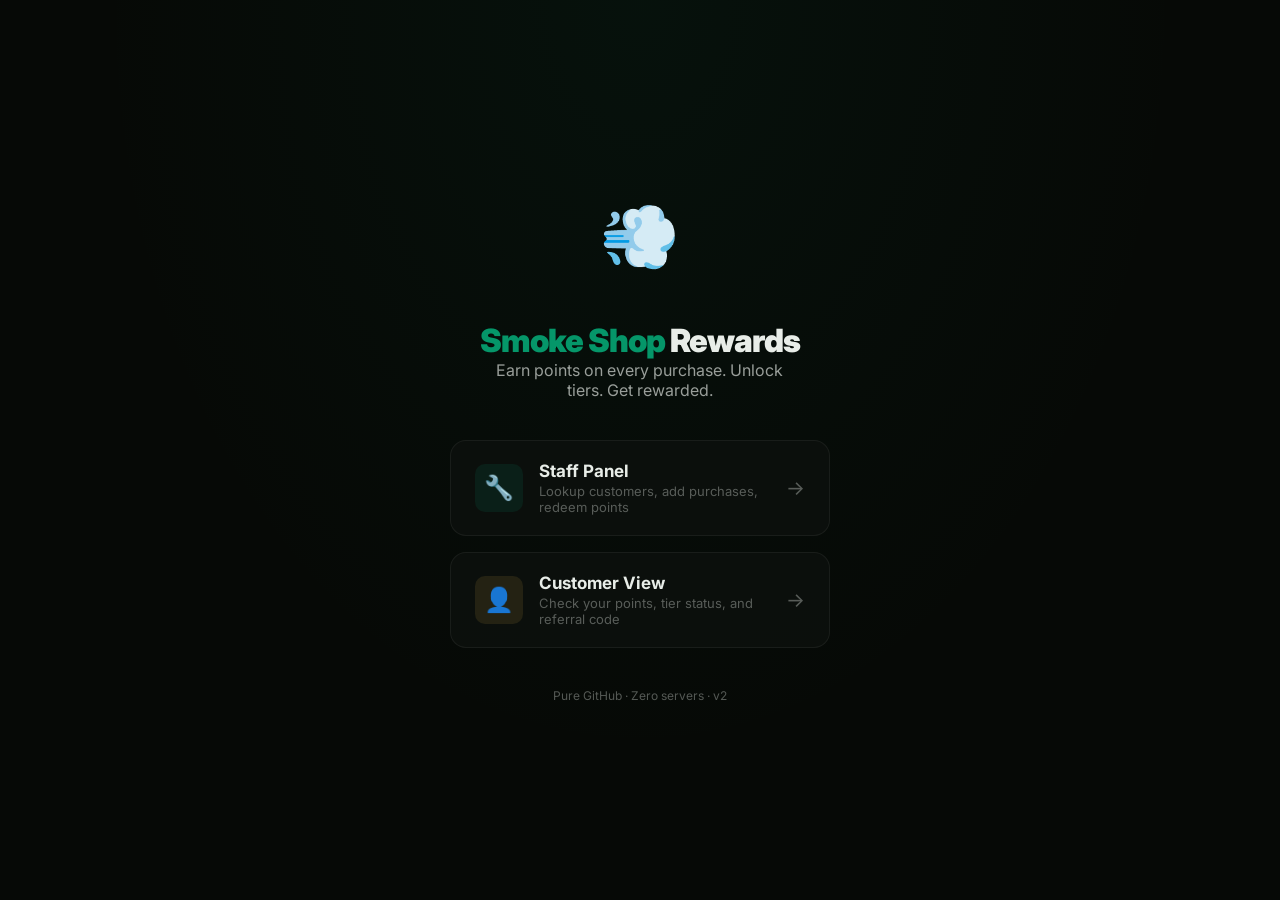
==== index.html @ 217aa662 "Add cache-busting version params to script/stylesheet URLs" ====
<!DOCTYPE html>
<html lang="en">
<head>
<meta charset="UTF-8">
<meta name="viewport" content="width=device-width, initial-scale=1.0, user-scalable=no, viewport-fit=cover">
<meta name="theme-color" content="#060906">
<meta name="apple-mobile-web-app-capable" content="yes">
<meta name="apple-mobile-web-app-status-bar-style" content="black-translucent">
<title>Smoke Shop Rewards</title>
<link rel="stylesheet" href="styles.css">
<style>
  .landing {
    min-height: 100dvh;
    background: radial-gradient(ellipse at 50% 0%, rgba(5,150,105,0.06) 0%, transparent 60%),
                var(--bg);
    display: flex; flex-direction: column;
    align-items: center; justify-content: center;
    padding: 2rem 1.5rem; gap: 2.5rem;
  }
  .logo {
    font-size: 4rem; margin-bottom: 0.5rem;
    animation: scaleIn 0.6s var(--ease-spring) both;
  }
  .title {
    font-size: 2rem; font-weight: 900; letter-spacing: -0.03em;
    text-align: center; line-height: 1.15;
    animation: fadeInUp 0.5s var(--ease-out) 0.15s both;
  }
  .title span { color: var(--accent); }
  .subtitle {
    font-size: 1rem; color: var(--text-secondary);
    text-align: center; max-width: 320px;
    animation: fadeInUp 0.5s var(--ease-out) 0.25s both;
  }
  .cards {
    display: flex; flex-direction: column; gap: 1rem;
    width: 100%; max-width: 380px;
  }
  .mode-card {
    display: flex; align-items: center; gap: 1rem;
    padding: 1.25rem 1.5rem; border-radius: var(--radius);
    background: var(--bg-card); border: 1px solid var(--border);
    cursor: pointer; transition: all 0.2s var(--ease-out);
    text-decoration: none; color: var(--text);
    animation: fadeInUp 0.5s var(--ease-out) both;
  }
  .mode-card:hover { border-color: var(--accent); background: rgba(5,150,105,0.04); }
  .mode-card:active { transform: scale(0.98); }
  .mode-card .icon {
    width: 3rem; height: 3rem; border-radius: var(--radius-sm);
    display: flex; align-items: center; justify-content: center;
    font-size: 1.5rem; flex-shrink: 0;
  }
  .staff-icon { background: rgba(5,150,105,0.12); }
  .customer-icon { background: rgba(212,168,67,0.12); }
  .mode-card .info { flex: 1; }
  .mode-card .label { font-weight: 700; font-size: 1.0625rem; }
  .mode-card .desc { font-size: 0.8125rem; color: var(--text-muted); margin-top: 0.125rem; }
  .mode-card .arrow { color: var(--text-muted); font-size: 1.25rem; }
  .version {
    font-size: 0.75rem; color: var(--text-muted);
    animation: fadeInUp 0.5s var(--ease-out) 0.8s both;
  }
</style>
</head>
<body>
<div class="landing">
  <div class="logo">💨</div>
  <div>
    <div class="title" id="shopTitle"><span>Smoke Shop</span> Rewards</div>
    <div class="subtitle">Earn points on every purchase. Unlock tiers. Get rewarded.</div>
  </div>

  <div class="cards">
    <a href="staff.html" class="mode-card delay-3">
      <div class="icon staff-icon">🔧</div>
      <div class="info">
        <div class="label">Staff Panel</div>
        <div class="desc">Lookup customers, add purchases, redeem points</div>
      </div>
      <div class="arrow">→</div>
    </a>

    <a href="customer.html" class="mode-card delay-4">
      <div class="icon customer-icon">👤</div>
      <div class="info">
        <div class="label">Customer View</div>
        <div class="desc">Check your points, tier status, and referral code</div>
      </div>
      <div class="arrow">→</div>
    </a>
  </div>

  <div class="version">Pure GitHub · Zero servers · v2</div>
</div>

<script src="app.js?v=3"></script>
<script>
(async function() {
  await loadData();
  let name = _data?.config?.shop_name || 'Smoke Shop Rewards';
  document.getElementById('shopTitle').innerHTML = '<span>' + name.split(' ').slice(0,-1).join(' ') + '</span> ' + name.split(' ').pop();
})();
</script>
</body>
</html>
---- styles.css ----
/* ═══════════════════════════════════════════
   Smoke Shop Rewards — Design System
   Premium dispensary loyalty · Dark · Green+Gold
   ═══════════════════════════════════════════ */

@import url('https://fonts.googleapis.com/css2?family=Inter:wght@300;400;500;600;700;800;900&family=JetBrains+Mono:wght@400;700&display=swap');

:root {
  /* Surfaces */
  --bg: #060906;
  --bg-card: rgba(14, 17, 14, 0.85);
  --bg-card-solid: #0e110e;
  --bg-input: rgba(20, 24, 20, 0.9);
  --bg-hover: rgba(255,255,255,0.03);

  /* Borders */
  --border: rgba(255,255,255,0.06);
  --border-focus: rgba(5,150,105,0.4);
  --border-glow: rgba(5,150,105,0.15);

  /* Text */
  --text: #e8ede8;
  --text-secondary: rgba(232,237,232,0.65);
  --text-muted: rgba(232,237,232,0.35);
  --text-inverse: #060906;

  /* Brand */
  --accent: #059669;
  --accent-light: #34d399;
  --accent-glow: rgba(5,150,105,0.2);
  --gold: #d4a843;
  --gold-light: #f0d878;
  --gold-glow: rgba(212,168,67,0.15);

  /* Tiers */
  --bronze: #cd7f32;
  --silver: #a8a8b0;
  --gold-tier: #d4a843;
  --platinum: #d4d4dc;

  /* Status */
  --success: #059669;
  --warning: #f59e0b;
  --danger: #ef4444;

  /* Radii */
  --radius-xs: 6px;
  --radius-sm: 10px;
  --radius: 16px;
  --radius-lg: 24px;
  --radius-xl: 32px;

  /* Shadows */
  --shadow-sm: 0 1px 2px rgba(0,0,0,0.3);
  --shadow: 0 4px 24px rgba(0,0,0,0.4);
  --shadow-lg: 0 8px 48px rgba(0,0,0,0.5);
  --shadow-glow: 0 0 40px rgba(5,150,105,0.15);

  /* Motion */
  --ease-out: cubic-bezier(0.16, 1, 0.3, 1);
  --ease-spring: cubic-bezier(0.34, 1.56, 0.64, 1);
  --duration-fast: 150ms;
  --duration: 300ms;
  --duration-slow: 500ms;
}

/* ═══ RESET ═══ */
*, *::before, *::after { margin:0; padding:0; box-sizing:border-box; }
html { -webkit-text-size-adjust:100%; -webkit-tap-highlight-color:transparent; }
body {
  font-family: 'Inter', -apple-system, BlinkMacSystemFont, 'Segoe UI', sans-serif;
  background: var(--bg); color: var(--text);
  min-height: 100dvh; overflow-x: hidden;
  -webkit-font-smoothing: antialiased; -moz-osx-font-smoothing: grayscale;
}

/* ═══ TYPOGRAPHY ═══ */
h1 { font-size: 1.75rem; font-weight: 800; letter-spacing: -0.02em; line-height: 1.15; }
h2 { font-size: 1.35rem; font-weight: 700; letter-spacing: -0.01em; }
h3 { font-size: 1.1rem; font-weight: 600; }
.display { font-size: 2.5rem; font-weight: 900; letter-spacing: -0.03em; line-height: 1; }
.mono { font-family: 'JetBrains Mono', monospace; }
.text-accent { color: var(--accent); }
.text-gold { color: var(--gold); }
.text-muted { color: var(--text-muted); }
.text-secondary { color: var(--text-secondary); }

/* ═══ GLASS CARD ═══ */
.glass {
  background: var(--bg-card);
  backdrop-filter: blur(20px) saturate(180%);
  -webkit-backdrop-filter: blur(20px) saturate(180%);
  border: 1px solid var(--border);
  border-radius: var(--radius);
  box-shadow: var(--shadow);
}
.glass-sm { border-radius: var(--radius-sm); }
.glass-lg { border-radius: var(--radius-lg); }

/* ═══ INPUTS ═══ */
input, select, textarea {
  font-family: inherit; font-size: 1rem; color: var(--text);
  background: var(--bg-input); border: 1px solid var(--border);
  border-radius: var(--radius-sm); padding: 0.875rem 1rem;
  outline: none; transition: border-color var(--duration-fast) var(--ease-out),
    box-shadow var(--duration-fast) var(--ease-out);
  width: 100%;
}
input:focus, select:focus {
  border-color: var(--accent);
  box-shadow: 0 0 0 3px var(--accent-glow);
}
input::placeholder { color: var(--text-muted); }
input.large { font-size: 1.5rem; padding: 1rem 1.25rem; font-weight: 600; letter-spacing: 0.05em; }

/* ═══ BUTTONS ═══ */
.btn {
  display: inline-flex; align-items: center; justify-content: center; gap: 0.5rem;
  padding: 0.75rem 1.5rem; border: none; border-radius: var(--radius-sm);
  font-family: inherit; font-size: 0.9375rem; font-weight: 600;
  cursor: pointer; transition: all var(--duration-fast) var(--ease-out);
  white-space: nowrap; user-select: none;
  position: relative; overflow: hidden;
}
.btn:active { transform: scale(0.97); }
.btn:disabled { opacity: 0.4; pointer-events: none; }

.btn-primary { background: var(--accent); color: white; }
.btn-primary:hover { background: #07a675; box-shadow: var(--shadow-glow); }

.btn-gold { background: linear-gradient(135deg, var(--gold), #b8962f); color: #1a1a1a; }
.btn-gold:hover { box-shadow: 0 0 32px rgba(212,168,67,0.3); }

.btn-outline {
  background: transparent; border: 1px solid var(--border); color: var(--text);
}
.btn-outline:hover { border-color: var(--accent); background: var(--bg-hover); }

.btn-ghost { background: transparent; color: var(--text-secondary); }
.btn-ghost:hover { color: var(--text); background: var(--bg-hover); }

.btn-lg { padding: 1rem 2rem; font-size: 1.0625rem; border-radius: var(--radius); }
.btn-sm { padding: 0.5rem 1rem; font-size: 0.8125rem; }
.btn-icon { width: 2.75rem; height: 2.75rem; padding: 0; border-radius: 50%; }
.btn-block { width: 100%; }

/* ═══ BADGES ═══ */
.badge {
  display: inline-flex; align-items: center; gap: 0.375rem;
  padding: 0.25rem 0.75rem; border-radius: 999px;
  font-size: 0.75rem; font-weight: 700; letter-spacing: 0.02em;
}
.badge-bronze { background: rgba(205,127,50,0.15); color: var(--bronze); }
.badge-silver { background: rgba(168,168,176,0.12); color: var(--silver); }
.badge-gold { background: rgba(212,168,67,0.12); color: var(--gold-tier); }
.badge-platinum { background: rgba(212,212,220,0.12); color: var(--platinum); }

/* ═══ PROGRESS BAR ═══ */
.progress {
  height: 8px; background: rgba(255,255,255,0.06);
  border-radius: 4px; overflow: hidden;
}
.progress-fill {
  height: 100%; border-radius: 4px;
  background: linear-gradient(90deg, var(--accent), var(--accent-light));
  transition: width 0.8s var(--ease-spring);
  position: relative;
}
.progress-fill::after {
  content: ''; position: absolute; right: 0; top: 0; bottom: 0;
  width: 24px; background: linear-gradient(90deg, transparent, rgba(255,255,255,0.2));
}

/* ═══ ANIMATIONS ═══ */
@keyframes fadeIn {
  from { opacity: 0; transform: translateY(12px); }
  to { opacity: 1; transform: translateY(0); }
}
@keyframes fadeInUp {
  from { opacity: 0; transform: translateY(24px); }
  to { opacity: 1; transform: translateY(0); }
}
@keyframes scaleIn {
  from { opacity: 0; transform: scale(0.92); }
  to { opacity: 1; transform: scale(1); }
}
@keyframes slideUp {
  from { transform: translateY(100%); }
  to { transform: translateY(0); }
}
@keyframes shimmer {
  0% { background-position: -200% 0; }
  100% { background-position: 200% 0; }
}
@keyframes pulse-glow {
  0%, 100% { box-shadow: 0 0 20px rgba(5,150,105,0.1); }
  50% { box-shadow: 0 0 40px rgba(5,150,105,0.25); }
}

.animate-in { animation: fadeIn 0.4s var(--ease-out) both; }
.animate-up { animation: fadeInUp 0.5s var(--ease-out) both; }
.animate-scale { animation: scaleIn 0.4s var(--ease-spring) both; }
.delay-1 { animation-delay: 0.1s; }
.delay-2 { animation-delay: 0.2s; }
.delay-3 { animation-delay: 0.3s; }
.delay-4 { animation-delay: 0.4s; }

/* ═══ SKELETON LOADING ═══ */
.skeleton {
  background: linear-gradient(90deg, rgba(255,255,255,0.04) 25%, rgba(255,255,255,0.08) 50%, rgba(255,255,255,0.04) 75%);
  background-size: 200% 100%;
  animation: shimmer 1.5s infinite;
  border-radius: var(--radius-xs);
}

/* ═══ LAYOUT ═══ */
.container { max-width: 480px; margin: 0 auto; padding: 0 1rem; }
.page { min-height: 100dvh; }
.flex { display: flex; }
.flex-col { flex-direction: column; }
.items-center { align-items: center; }
.justify-center { justify-content: center; }
.justify-between { justify-content: space-between; }
.gap-2 { gap: 0.5rem; }
.gap-3 { gap: 0.75rem; }
.gap-4 { gap: 1rem; }
.gap-6 { gap: 1.5rem; }
.gap-8 { gap: 2rem; }

/* ═══ SPACING ═══ */
.p-4 { padding: 1rem; }
.p-6 { padding: 1.5rem; }
.p-8 { padding: 2rem; }
.px-4 { padding-left: 1rem; padding-right: 1rem; }
.py-2 { padding-top: 0.5rem; padding-bottom: 0.5rem; }
.py-4 { padding-top: 1rem; padding-bottom: 1rem; }
.py-8 { padding-top: 2rem; padding-bottom: 2rem; }
.mt-2 { margin-top: 0.5rem; }
.mt-4 { margin-top: 1rem; }
.mt-6 { margin-top: 1.5rem; }
.mt-8 { margin-top: 2rem; }
.mb-4 { margin-bottom: 1rem; }
.mb-6 { margin-bottom: 1.5rem; }

/* ═══ TIER CARD ═══ */
.tier-card {
  position: relative; padding: 1.5rem;
  border-radius: var(--radius);
  overflow: hidden;
}
.tier-card::before {
  content: ''; position: absolute; inset: 0;
  opacity: 0.06; border-radius: inherit;
}
.tier-bronze::before { background: var(--bronze); }
.tier-silver::before { background: var(--silver); }
.tier-gold::before { background: linear-gradient(135deg, var(--gold-tier), #f0d878); }
.tier-platinum::before { background: linear-gradient(135deg, var(--platinum), #fff); }

/* ═══ STAT CARD ═══ */
.stat {
  text-align: center; padding: 1rem;
  background: var(--bg-input); border-radius: var(--radius-sm);
}
.stat-value { font-size: 1.5rem; font-weight: 800; }
.stat-label { font-size: 0.6875rem; color: var(--text-muted); text-transform: uppercase; letter-spacing: 0.05em; margin-top: 0.25rem; }

/* ═══ POINTS DISPLAY ═══ */
.points-display {
  font-size: 3.5rem; font-weight: 900; letter-spacing: -0.03em;
  background: linear-gradient(135deg, var(--accent-light), var(--accent));
  -webkit-background-clip: text; -webkit-text-fill-color: transparent;
  background-clip: text; line-height: 1;
}

/* ═══ QR CODE ═══ */
.qr-wrap {
  display: inline-block; padding: 1rem;
  background: white; border-radius: var(--radius);
  box-shadow: var(--shadow);
}

/* ═══ MEMBERSHIP CARD ═══ */
.membership-card {
  position: relative; border-radius: var(--radius-lg);
  padding: 1.75rem; overflow: hidden;
  box-shadow: var(--shadow-lg);
  min-height: 220px;
}
.membership-card::before {
  content: ''; position: absolute; inset: 0;
  background: linear-gradient(135deg, rgba(5,150,105,0.08), rgba(5,150,105,0.02));
  border-radius: inherit;
}
.membership-card .card-number {
  font-family: 'JetBrains Mono', monospace;
  font-size: 0.875rem; letter-spacing: 0.15em;
  color: var(--text-muted);
}

/* ═══ SHEET (bottom drawer) ═══ */
.sheet {
  position: fixed; bottom: 0; left: 0; right: 0; z-index: 100;
  background: var(--bg-card); backdrop-filter: blur(30px);
  -webkit-backdrop-filter: blur(30px);
  border-top: 1px solid var(--border);
  border-radius: var(--radius-lg) var(--radius-lg) 0 0;
  padding: 1.5rem; padding-bottom: calc(1.5rem + env(safe-area-inset-bottom));
  max-height: 85dvh; overflow-y: auto;
  animation: slideUp 0.3s var(--ease-out);
}

/* ═══ TOAST ═══ */
.toast {
  position: fixed; top: 1rem; left: 50%; transform: translateX(-50%); z-index: 200;
  padding: 0.75rem 1.25rem; border-radius: var(--radius);
  font-size: 0.875rem; font-weight: 600;
  animation: fadeIn 0.3s var(--ease-out);
  box-shadow: var(--shadow-lg);
}
.toast-success { background: var(--accent); color: white; }
.toast-error { background: var(--danger); color: white; }
.toast-warning { background: var(--warning); color: #1a1a1a; }

/* ═══ EMPTY STATE ═══ */
.empty {
  text-align: center; padding: 3rem 1.5rem;
  color: var(--text-muted);
}
.empty-icon { font-size: 3rem; margin-bottom: 0.75rem; opacity: 0.3; }
.empty-title { font-weight: 600; margin-bottom: 0.25rem; }
.empty-desc { font-size: 0.875rem; }

/* ═══ UTILITY ═══ */
.hidden { display: none !important; }
.text-center { text-align: center; }
.text-right { text-align: right; }
.w-full { width: 100%; }
.relative { position: relative; }
.overflow-hidden { overflow: hidden; }
.truncate { overflow: hidden; text-overflow: ellipsis; white-space: nowrap; }
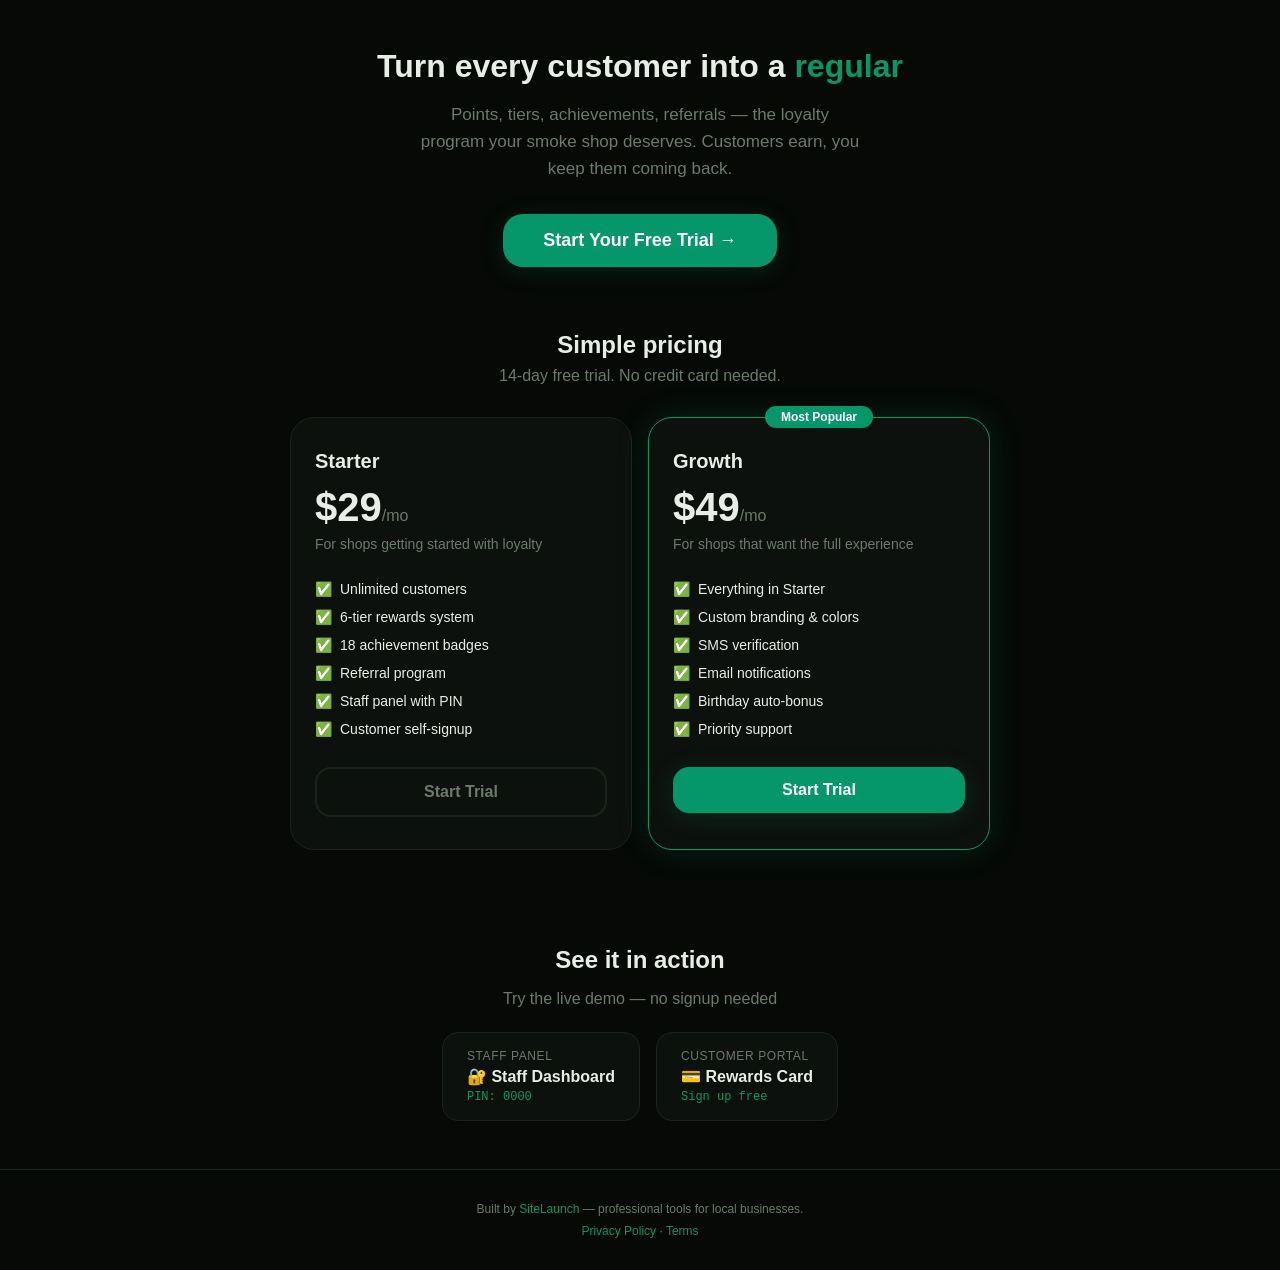
==== commit e892f33d: "v4.0 Multi-tenant SaaS: ?shop=slug routing, per-tenant data isolation, admin onboarding, landing pag" ====
--- a/index.html
+++ b/index.html
@@ -2,105 +2,123 @@
 <html lang="en">
 <head>
 <meta charset="UTF-8">
-<meta name="viewport" content="width=device-width, initial-scale=1.0, user-scalable=no, viewport-fit=cover">
+<meta name="viewport" content="width=device-width, initial-scale=1.0, viewport-fit=cover">
 <meta name="theme-color" content="#060906">
-<meta name="apple-mobile-web-app-capable" content="yes">
-<meta name="apple-mobile-web-app-status-bar-style" content="black-translucent">
-<title>Smoke Shop Rewards</title>
-<link rel="stylesheet" href="styles.css">
+<title>Rewards — Loyalty Program for Smoke Shops</title>
 <style>
-  .landing {
-    min-height: 100dvh;
-    background: radial-gradient(ellipse at 50% 0%, rgba(5,150,105,0.06) 0%, transparent 60%),
-                var(--bg);
-    display: flex; flex-direction: column;
-    align-items: center; justify-content: center;
-    padding: 2rem 1.5rem; gap: 2.5rem;
-  }
-  .logo {
-    font-size: 4rem; margin-bottom: 0.5rem;
-    animation: scaleIn 0.6s var(--ease-spring) both;
-  }
-  .title {
-    font-size: 2rem; font-weight: 900; letter-spacing: -0.03em;
-    text-align: center; line-height: 1.15;
-    animation: fadeInUp 0.5s var(--ease-out) 0.15s both;
-  }
-  .title span { color: var(--accent); }
-  .subtitle {
-    font-size: 1rem; color: var(--text-secondary);
-    text-align: center; max-width: 320px;
-    animation: fadeInUp 0.5s var(--ease-out) 0.25s both;
-  }
-  .cards {
-    display: flex; flex-direction: column; gap: 1rem;
-    width: 100%; max-width: 380px;
-  }
-  .mode-card {
-    display: flex; align-items: center; gap: 1rem;
-    padding: 1.25rem 1.5rem; border-radius: var(--radius);
-    background: var(--bg-card); border: 1px solid var(--border);
-    cursor: pointer; transition: all 0.2s var(--ease-out);
-    text-decoration: none; color: var(--text);
-    animation: fadeInUp 0.5s var(--ease-out) both;
-  }
-  .mode-card:hover { border-color: var(--accent); background: rgba(5,150,105,0.04); }
-  .mode-card:active { transform: scale(0.98); }
-  .mode-card .icon {
-    width: 3rem; height: 3rem; border-radius: var(--radius-sm);
-    display: flex; align-items: center; justify-content: center;
-    font-size: 1.5rem; flex-shrink: 0;
-  }
-  .staff-icon { background: rgba(5,150,105,0.12); }
-  .customer-icon { background: rgba(212,168,67,0.12); }
-  .mode-card .info { flex: 1; }
-  .mode-card .label { font-weight: 700; font-size: 1.0625rem; }
-  .mode-card .desc { font-size: 0.8125rem; color: var(--text-muted); margin-top: 0.125rem; }
-  .mode-card .arrow { color: var(--text-muted); font-size: 1.25rem; }
-  .version {
-    font-size: 0.75rem; color: var(--text-muted);
-    animation: fadeInUp 0.5s var(--ease-out) 0.8s both;
-  }
+*,*::before,*::after{box-sizing:border-box;margin:0;padding:0}
+:root{--bg:#060906;--bg-card:#0d110d;--border:#1a241a;--text:#e8ede8;--text-muted:#6b7a6b;--accent:#059669;--accent-glow:rgba(5,150,105,0.18);--gold:#d4a843;--radius:16px;--radius-lg:24px}
+body{background:var(--bg);color:var(--text);font-family:-apple-system,BlinkMacSystemFont,'Segoe UI',Roboto,sans-serif;min-height:100dvh;-webkit-font-smoothing:antialiased}
+
+/* Hero */
+.hero{padding:3rem 1.5rem 2rem;text-align:center;max-width:600px;margin:0 auto}
+.hero h1{font-size:2rem;font-weight:900;line-height:1.15;margin-bottom:1rem}
+.hero h1 span{color:var(--accent)}
+.hero p{color:var(--text-muted);font-size:1.0625rem;line-height:1.6;max-width:440px;margin:0 auto 2rem}
+
+.btn{display:inline-flex;align-items:center;justify-content:center;gap:0.5rem;padding:0.875rem 2rem;border:none;border-radius:var(--radius);font-size:1rem;font-weight:700;cursor:pointer;transition:all 0.15s;text-decoration:none}
+.btn-primary{background:var(--accent);color:#fff;box-shadow:0 4px 24px var(--accent-glow)}
+.btn-primary:hover{filter:brightness(1.1);transform:translateY(-1px)}
+.btn-outline{background:transparent;border:2px solid var(--border);color:var(--text-muted)}
+.btn-lg{padding:1rem 2.5rem;font-size:1.125rem;border-radius:20px}
+
+/* Pricing */
+.pricing{padding:2rem 1rem 3rem;max-width:900px;margin:0 auto}
+.pricing h2{text-align:center;font-size:1.5rem;font-weight:800;margin-bottom:0.5rem}
+.pricing .sub{text-align:center;color:var(--text-muted);margin-bottom:2rem}
+.plans{display:grid;grid-template-columns:repeat(auto-fit,minmax(260px,1fr));gap:1rem;max-width:700px;margin:0 auto}
+.plan{background:var(--bg-card);border:1px solid var(--border);border-radius:var(--radius-lg);padding:2rem 1.5rem;position:relative;transition:transform 0.2s,border-color 0.2s}
+.plan:hover{transform:translateY(-4px)}
+.plan.popular{border-color:var(--accent);box-shadow:0 0 32px var(--accent-glow)}
+.plan h3{font-size:1.25rem;font-weight:800;margin-bottom:0.25rem}
+.plan .price{font-size:2.5rem;font-weight:900;margin:0.75rem 0 0.25rem}
+.plan .price span{font-size:1rem;font-weight:400;color:var(--text-muted)}
+.plan .desc{color:var(--text-muted);font-size:0.875rem;line-height:1.5;margin-bottom:1.25rem}
+.plan ul{list-style:none;margin-bottom:1.5rem}
+.plan ul li{padding:0.375rem 0;font-size:0.875rem;color:var(--text);display:flex;align-items:center;gap:0.5rem}
+.plan ul li::before{content:'✅';flex-shrink:0}
+.popular-tag{position:absolute;top:-12px;left:50%;transform:translateX(-50%);background:var(--accent);color:#fff;padding:0.25rem 1rem;border-radius:100px;font-size:0.75rem;font-weight:700}
+
+/* Demo */
+.demo{padding:3rem 1.5rem;text-align:center;max-width:600px;margin:0 auto}
+.demo h2{font-size:1.5rem;font-weight:800;margin-bottom:1rem}
+.demo .demo-links{display:flex;gap:1rem;justify-content:center;flex-wrap:wrap;margin-top:1.5rem}
+.demo-link{background:var(--bg-card);border:1px solid var(--border);border-radius:var(--radius);padding:1rem 1.5rem;text-decoration:none;color:var(--text);transition:all 0.15s;text-align:left}
+.demo-link:hover{border-color:var(--accent)}
+.demo-link .label{font-size:0.75rem;color:var(--text-muted);text-transform:uppercase;letter-spacing:0.05em}
+.demo-link .title{font-weight:700;margin:0.25rem 0}
+.demo-link .url{font-size:0.75rem;color:var(--accent);font-family:monospace}
+
+/* Footer */
+footer{text-align:center;padding:2rem 1.5rem;border-top:1px solid var(--border);color:var(--text-muted);font-size:0.75rem}
+footer a{color:var(--accent);text-decoration:none}
 </style>
 </head>
 <body>
-<div class="landing">
-  <div class="logo">💨</div>
-  <div>
-    <div class="title" id="shopTitle"><span>Smoke Shop</span> Rewards</div>
-    <div class="subtitle">Earn points on every purchase. Unlock tiers. Get rewarded.</div>
+
+<div class="hero">
+  <h1>Turn every customer into a <span>regular</span></h1>
+  <p>Points, tiers, achievements, referrals — the loyalty program your smoke shop deserves. Customers earn, you keep them coming back.</p>
+  <a href="admin.html" class="btn btn-primary btn-lg">Start Your Free Trial →</a>
+</div>
+
+<div class="pricing">
+  <h2>Simple pricing</h2>
+  <p class="sub">14-day free trial. No credit card needed.</p>
+  <div class="plans">
+    <div class="plan">
+      <h3>Starter</h3>
+      <div class="price">$29<span>/mo</span></div>
+      <p class="desc">For shops getting started with loyalty</p>
+      <ul>
+        <li>Unlimited customers</li>
+        <li>6-tier rewards system</li>
+        <li>18 achievement badges</li>
+        <li>Referral program</li>
+        <li>Staff panel with PIN</li>
+        <li>Customer self-signup</li>
+      </ul>
+      <a href="admin.html" class="btn btn-outline" style="width:100%">Start Trial</a>
+    </div>
+    <div class="plan popular">
+      <span class="popular-tag">Most Popular</span>
+      <h3>Growth</h3>
+      <div class="price">$49<span>/mo</span></div>
+      <p class="desc">For shops that want the full experience</p>
+      <ul>
+        <li>Everything in Starter</li>
+        <li>Custom branding &amp; colors</li>
+        <li>SMS verification</li>
+        <li>Email notifications</li>
+        <li>Birthday auto-bonus</li>
+        <li>Priority support</li>
+      </ul>
+      <a href="admin.html" class="btn btn-primary" style="width:100%">Start Trial</a>
+    </div>
   </div>
+</div>
 
-  <div class="cards">
-    <a href="staff.html" class="mode-card delay-3">
-      <div class="icon staff-icon">🔧</div>
-      <div class="info">
-        <div class="label">Staff Panel</div>
-        <div class="desc">Lookup customers, add purchases, redeem points</div>
-      </div>
-      <div class="arrow">→</div>
+<div class="demo">
+  <h2>See it in action</h2>
+  <p style="color:var(--text-muted);">Try the live demo — no signup needed</p>
+  <div class="demo-links">
+    <a href="staff.html" class="demo-link">
+      <div class="label">Staff Panel</div>
+      <div class="title">🔐 Staff Dashboard</div>
+      <div class="url">PIN: 0000</div>
     </a>
-
-    <a href="customer.html" class="mode-card delay-4">
-      <div class="icon customer-icon">👤</div>
-      <div class="info">
-        <div class="label">Customer View</div>
-        <div class="desc">Check your points, tier status, and referral code</div>
-      </div>
-      <div class="arrow">→</div>
+    <a href="customer.html" class="demo-link">
+      <div class="label">Customer Portal</div>
+      <div class="title">💳 Rewards Card</div>
+      <div class="url">Sign up free</div>
     </a>
   </div>
-
-  <div class="version">Pure GitHub · Zero servers · v2</div>
 </div>
 
-<script src="app.js?v=3"></script>
-<script>
-(async function() {
-  await loadData();
-  let name = _data?.config?.shop_name || 'Smoke Shop Rewards';
-  document.getElementById('shopTitle').innerHTML = '<span>' + name.split(' ').slice(0,-1).join(' ') + '</span> ' + name.split(' ').pop();
-})();
-</script>
+<footer>
+  <p>Built by <a href="https://github.com/CRYPTORICH">SiteLaunch</a> — professional tools for local businesses.</p>
+  <p style="margin-top:0.5rem"><a href="#">Privacy Policy</a> · <a href="#">Terms</a></p>
+</footer>
+
 </body>
 </html>
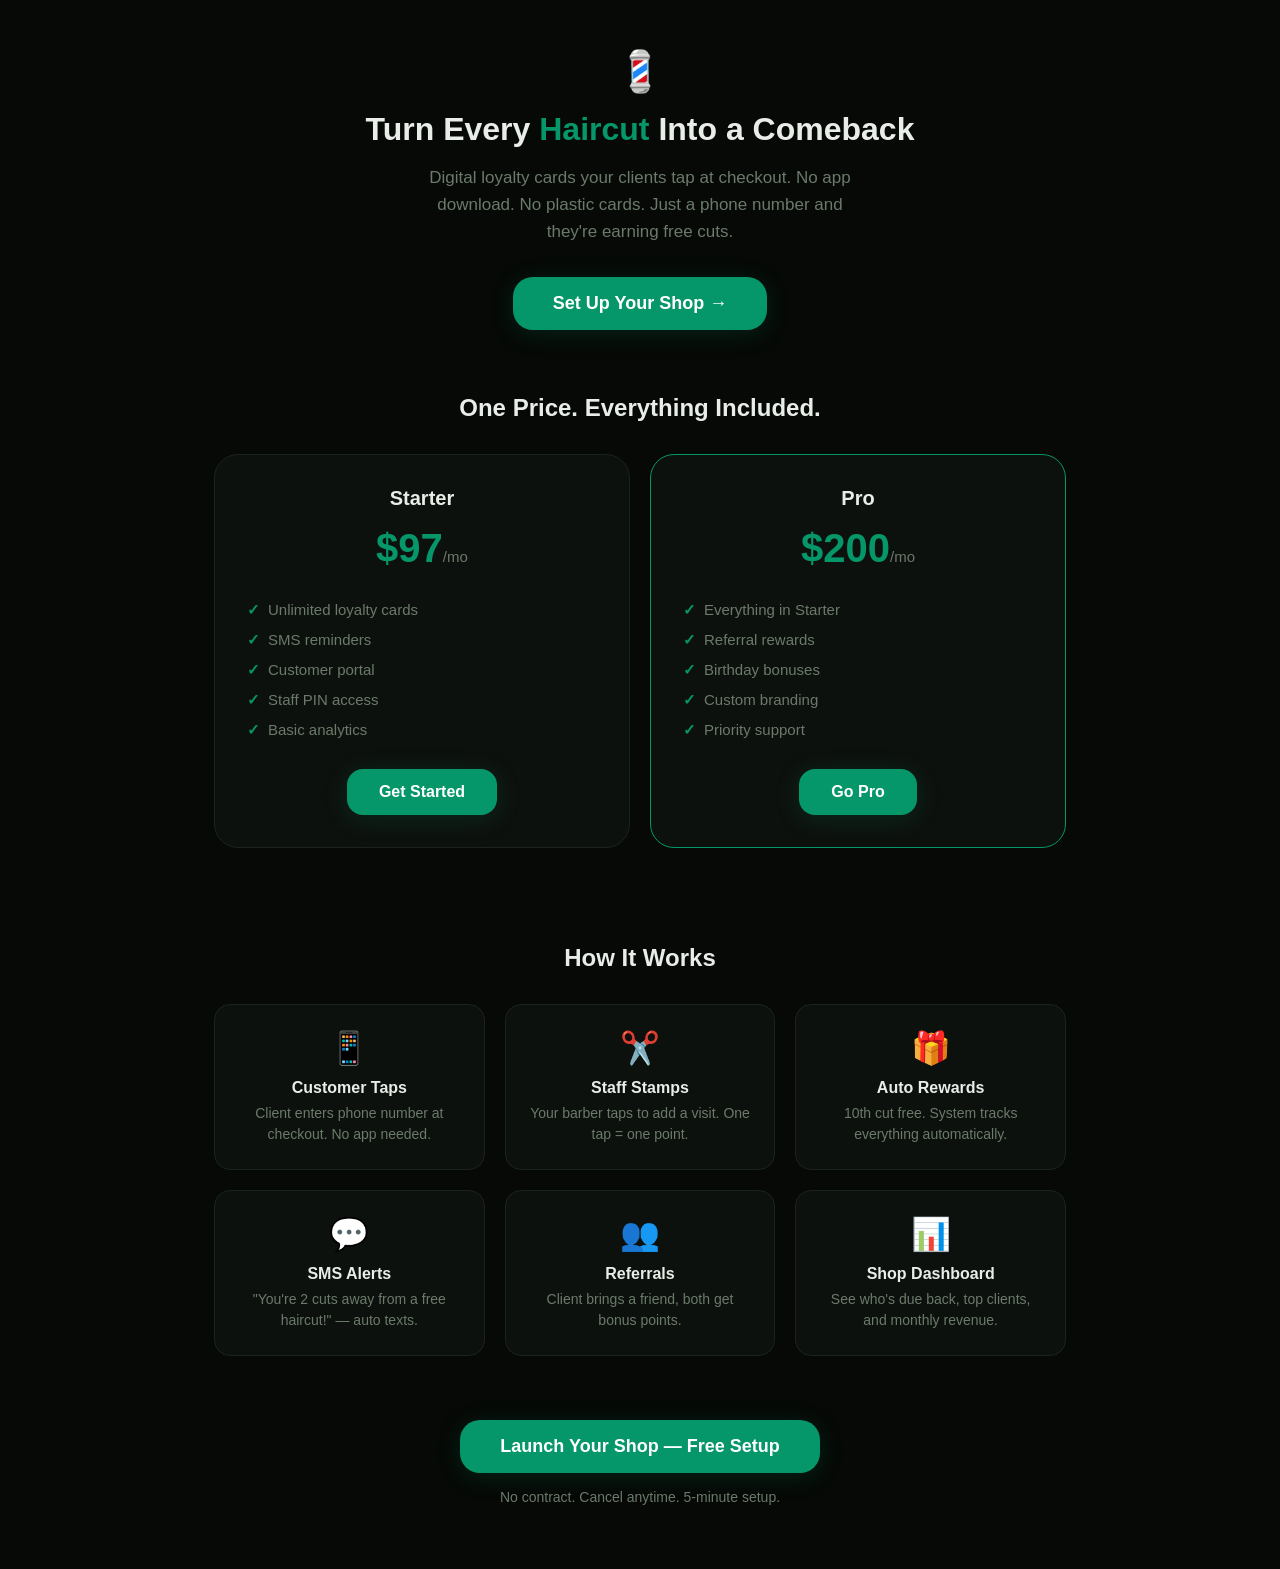
==== commit a70e0d1a: "Barber loyalty app: cuts & rewards, 7-200/mo" ====
--- a/index.html
+++ b/index.html
@@ -4,17 +4,17 @@
 <meta charset="UTF-8">
 <meta name="viewport" content="width=device-width, initial-scale=1.0, viewport-fit=cover">
 <meta name="theme-color" content="#060906">
-<title>Rewards — Loyalty Program for Smoke Shops</title>
+<title>Cuts & Rewards — Loyalty for Barbershops</title>
 <style>
 *,*::before,*::after{box-sizing:border-box;margin:0;padding:0}
 :root{--bg:#060906;--bg-card:#0d110d;--border:#1a241a;--text:#e8ede8;--text-muted:#6b7a6b;--accent:#059669;--accent-glow:rgba(5,150,105,0.18);--gold:#d4a843;--radius:16px;--radius-lg:24px}
 body{background:var(--bg);color:var(--text);font-family:-apple-system,BlinkMacSystemFont,'Segoe UI',Roboto,sans-serif;min-height:100dvh;-webkit-font-smoothing:antialiased}
 
-/* Hero */
 .hero{padding:3rem 1.5rem 2rem;text-align:center;max-width:600px;margin:0 auto}
 .hero h1{font-size:2rem;font-weight:900;line-height:1.15;margin-bottom:1rem}
 .hero h1 span{color:var(--accent)}
 .hero p{color:var(--text-muted);font-size:1.0625rem;line-height:1.6;max-width:440px;margin:0 auto 2rem}
+.hero .emoji{font-size:2.5rem;margin-bottom:1rem}
 
 .btn{display:inline-flex;align-items:center;justify-content:center;gap:0.5rem;padding:0.875rem 2rem;border:none;border-radius:var(--radius);font-size:1rem;font-weight:700;cursor:pointer;transition:all 0.15s;text-decoration:none}
 .btn-primary{background:var(--accent);color:#fff;box-shadow:0 4px 24px var(--accent-glow)}
@@ -22,103 +22,113 @@
 .btn-outline{background:transparent;border:2px solid var(--border);color:var(--text-muted)}
 .btn-lg{padding:1rem 2.5rem;font-size:1.125rem;border-radius:20px}
 
-/* Pricing */
-.pricing{padding:2rem 1rem 3rem;max-width:900px;margin:0 auto}
-.pricing h2{text-align:center;font-size:1.5rem;font-weight:800;margin-bottom:0.5rem}
-.pricing .sub{text-align:center;color:var(--text-muted);margin-bottom:2rem}
-.plans{display:grid;grid-template-columns:repeat(auto-fit,minmax(260px,1fr));gap:1rem;max-width:700px;margin:0 auto}
-.plan{background:var(--bg-card);border:1px solid var(--border);border-radius:var(--radius-lg);padding:2rem 1.5rem;position:relative;transition:transform 0.2s,border-color 0.2s}
-.plan:hover{transform:translateY(-4px)}
-.plan.popular{border-color:var(--accent);box-shadow:0 0 32px var(--accent-glow)}
-.plan h3{font-size:1.25rem;font-weight:800;margin-bottom:0.25rem}
-.plan .price{font-size:2.5rem;font-weight:900;margin:0.75rem 0 0.25rem}
-.plan .price span{font-size:1rem;font-weight:400;color:var(--text-muted)}
-.plan .desc{color:var(--text-muted);font-size:0.875rem;line-height:1.5;margin-bottom:1.25rem}
-.plan ul{list-style:none;margin-bottom:1.5rem}
-.plan ul li{padding:0.375rem 0;font-size:0.875rem;color:var(--text);display:flex;align-items:center;gap:0.5rem}
-.plan ul li::before{content:'✅';flex-shrink:0}
-.popular-tag{position:absolute;top:-12px;left:50%;transform:translateX(-50%);background:var(--accent);color:#fff;padding:0.25rem 1rem;border-radius:100px;font-size:0.75rem;font-weight:700}
+.pricing{padding:2rem 1.5rem 4rem;max-width:900px;margin:0 auto}
+.pricing h2{text-align:center;font-size:1.5rem;margin-bottom:2rem}
+.cards{display:grid;grid-template-columns:repeat(auto-fit,minmax(260px,1fr));gap:1.25rem}
+.card{background:var(--bg-card);border:1px solid var(--border);border-radius:var(--radius-lg);padding:2rem;text-align:center}
+.card h3{font-size:1.25rem;margin-bottom:0.5rem}
+.card .price{font-size:2.5rem;font-weight:900;color:var(--accent);margin:1rem 0}
+.card .price span{font-size:0.9375rem;color:var(--text-muted);font-weight:400}
+.card ul{list-style:none;text-align:left;margin:1.5rem 0;color:var(--text-muted);font-size:0.9375rem}
+.card ul li{padding:0.375rem 0}
+.card ul li::before{content:"✓";color:var(--accent);margin-right:0.5rem;font-weight:700}
 
-/* Demo */
-.demo{padding:3rem 1.5rem;text-align:center;max-width:600px;margin:0 auto}
-.demo h2{font-size:1.5rem;font-weight:800;margin-bottom:1rem}
-.demo .demo-links{display:flex;gap:1rem;justify-content:center;flex-wrap:wrap;margin-top:1.5rem}
-.demo-link{background:var(--bg-card);border:1px solid var(--border);border-radius:var(--radius);padding:1rem 1.5rem;text-decoration:none;color:var(--text);transition:all 0.15s;text-align:left}
-.demo-link:hover{border-color:var(--accent)}
-.demo-link .label{font-size:0.75rem;color:var(--text-muted);text-transform:uppercase;letter-spacing:0.05em}
-.demo-link .title{font-weight:700;margin:0.25rem 0}
-.demo-link .url{font-size:0.75rem;color:var(--accent);font-family:monospace}
+.features{padding:2rem 1.5rem 4rem;max-width:900px;margin:0 auto}
+.features h2{text-align:center;font-size:1.5rem;margin-bottom:2rem}
+.feature-grid{display:grid;grid-template-columns:repeat(auto-fit,minmax(200px,1fr));gap:1.25rem}
+.feature{background:var(--bg-card);border:1px solid var(--border);border-radius:var(--radius);padding:1.5rem;text-align:center}
+.feature .icon{font-size:2rem;margin-bottom:0.75rem}
+.feature h4{font-size:1rem;margin-bottom:0.375rem}
+.feature p{font-size:0.875rem;color:var(--text-muted);line-height:1.5}
 
-/* Footer */
-footer{text-align:center;padding:2rem 1.5rem;border-top:1px solid var(--border);color:var(--text-muted);font-size:0.75rem}
-footer a{color:var(--accent);text-decoration:none}
+.cta{text-align:center;padding:0 1.5rem 4rem}
+.cta p{color:var(--text-muted);margin-top:1rem;font-size:0.875rem}
+
+@media(max-width:480px){
+  .hero h1{font-size:1.625rem}
+  .card .price{font-size:2rem}
+}
 </style>
 </head>
 <body>
 
 <div class="hero">
-  <h1>Turn every customer into a <span>regular</span></h1>
-  <p>Points, tiers, achievements, referrals — the loyalty program your smoke shop deserves. Customers earn, you keep them coming back.</p>
-  <a href="admin.html" class="btn btn-primary btn-lg">Start Your Free Trial →</a>
+  <div class="emoji">💈</div>
+  <h1>Turn Every <span>Haircut</span> Into a Comeback</h1>
+  <p>Digital loyalty cards your clients tap at checkout. No app download. No plastic cards. Just a phone number and they're earning free cuts.</p>
+  <a href="admin.html" class="btn btn-primary btn-lg">Set Up Your Shop →</a>
 </div>
 
 <div class="pricing">
-  <h2>Simple pricing</h2>
-  <p class="sub">14-day free trial. No credit card needed.</p>
-  <div class="plans">
-    <div class="plan">
+  <h2>One Price. Everything Included.</h2>
+  <div class="cards">
+    <div class="card">
       <h3>Starter</h3>
-      <div class="price">$29<span>/mo</span></div>
-      <p class="desc">For shops getting started with loyalty</p>
+      <div class="price">$97<span>/mo</span></div>
       <ul>
-        <li>Unlimited customers</li>
-        <li>6-tier rewards system</li>
-        <li>18 achievement badges</li>
-        <li>Referral program</li>
-        <li>Staff panel with PIN</li>
-        <li>Customer self-signup</li>
+        <li>Unlimited loyalty cards</li>
+        <li>SMS reminders</li>
+        <li>Customer portal</li>
+        <li>Staff PIN access</li>
+        <li>Basic analytics</li>
       </ul>
-      <a href="admin.html" class="btn btn-outline" style="width:100%">Start Trial</a>
+      <a href="admin.html" class="btn btn-primary">Get Started</a>
     </div>
-    <div class="plan popular">
-      <span class="popular-tag">Most Popular</span>
-      <h3>Growth</h3>
-      <div class="price">$49<span>/mo</span></div>
-      <p class="desc">For shops that want the full experience</p>
+    <div class="card" style="border-color:var(--accent)">
+      <h3>Pro</h3>
+      <div class="price">$200<span>/mo</span></div>
       <ul>
         <li>Everything in Starter</li>
-        <li>Custom branding &amp; colors</li>
-        <li>SMS verification</li>
-        <li>Email notifications</li>
-        <li>Birthday auto-bonus</li>
+        <li>Referral rewards</li>
+        <li>Birthday bonuses</li>
+        <li>Custom branding</li>
         <li>Priority support</li>
       </ul>
-      <a href="admin.html" class="btn btn-primary" style="width:100%">Start Trial</a>
+      <a href="admin.html" class="btn btn-primary">Go Pro</a>
     </div>
   </div>
 </div>
 
-<div class="demo">
-  <h2>See it in action</h2>
-  <p style="color:var(--text-muted);">Try the live demo — no signup needed</p>
-  <div class="demo-links">
-    <a href="staff.html" class="demo-link">
-      <div class="label">Staff Panel</div>
-      <div class="title">🔐 Staff Dashboard</div>
-      <div class="url">PIN: 0000</div>
-    </a>
-    <a href="customer.html" class="demo-link">
-      <div class="label">Customer Portal</div>
-      <div class="title">💳 Rewards Card</div>
-      <div class="url">Sign up free</div>
-    </a>
+<div class="features">
+  <h2>How It Works</h2>
+  <div class="feature-grid">
+    <div class="feature">
+      <div class="icon">📱</div>
+      <h4>Customer Taps</h4>
+      <p>Client enters phone number at checkout. No app needed.</p>
+    </div>
+    <div class="feature">
+      <div class="icon">✂️</div>
+      <h4>Staff Stamps</h4>
+      <p>Your barber taps to add a visit. One tap = one point.</p>
+    </div>
+    <div class="feature">
+      <div class="icon">🎁</div>
+      <h4>Auto Rewards</h4>
+      <p>10th cut free. System tracks everything automatically.</p>
+    </div>
+    <div class="feature">
+      <div class="icon">💬</div>
+      <h4>SMS Alerts</h4>
+      <p>"You're 2 cuts away from a free haircut!" — auto texts.</p>
+    </div>
+    <div class="feature">
+      <div class="icon">👥</div>
+      <h4>Referrals</h4>
+      <p>Client brings a friend, both get bonus points.</p>
+    </div>
+    <div class="feature">
+      <div class="icon">📊</div>
+      <h4>Shop Dashboard</h4>
+      <p>See who's due back, top clients, and monthly revenue.</p>
+    </div>
   </div>
 </div>
 
-<footer>
-  <p>Built by <a href="https://github.com/CRYPTORICH">SiteLaunch</a> — professional tools for local businesses.</p>
-  <p style="margin-top:0.5rem"><a href="#">Privacy Policy</a> · <a href="#">Terms</a></p>
-</footer>
+<div class="cta">
+  <a href="admin.html" class="btn btn-primary btn-lg">Launch Your Shop — Free Setup</a>
+  <p>No contract. Cancel anytime. 5-minute setup.</p>
+</div>
 
 </body>
 </html>
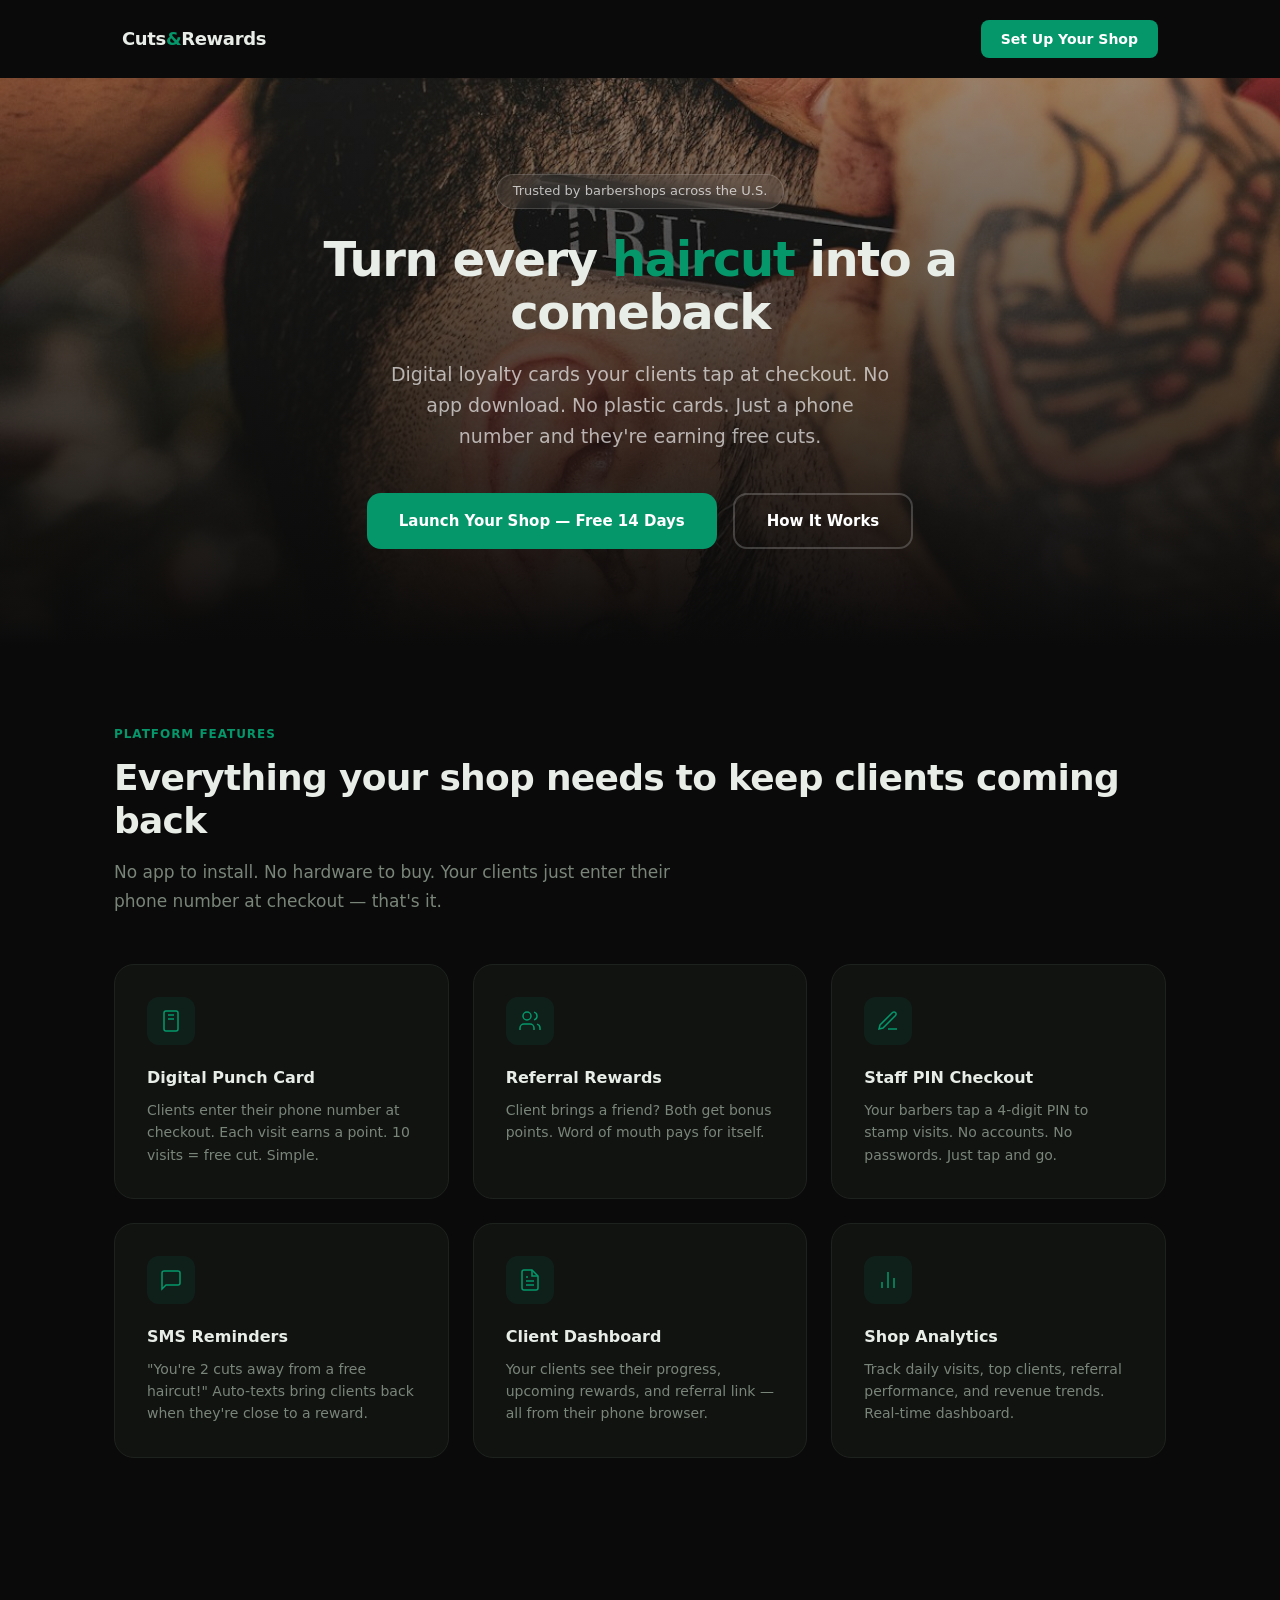
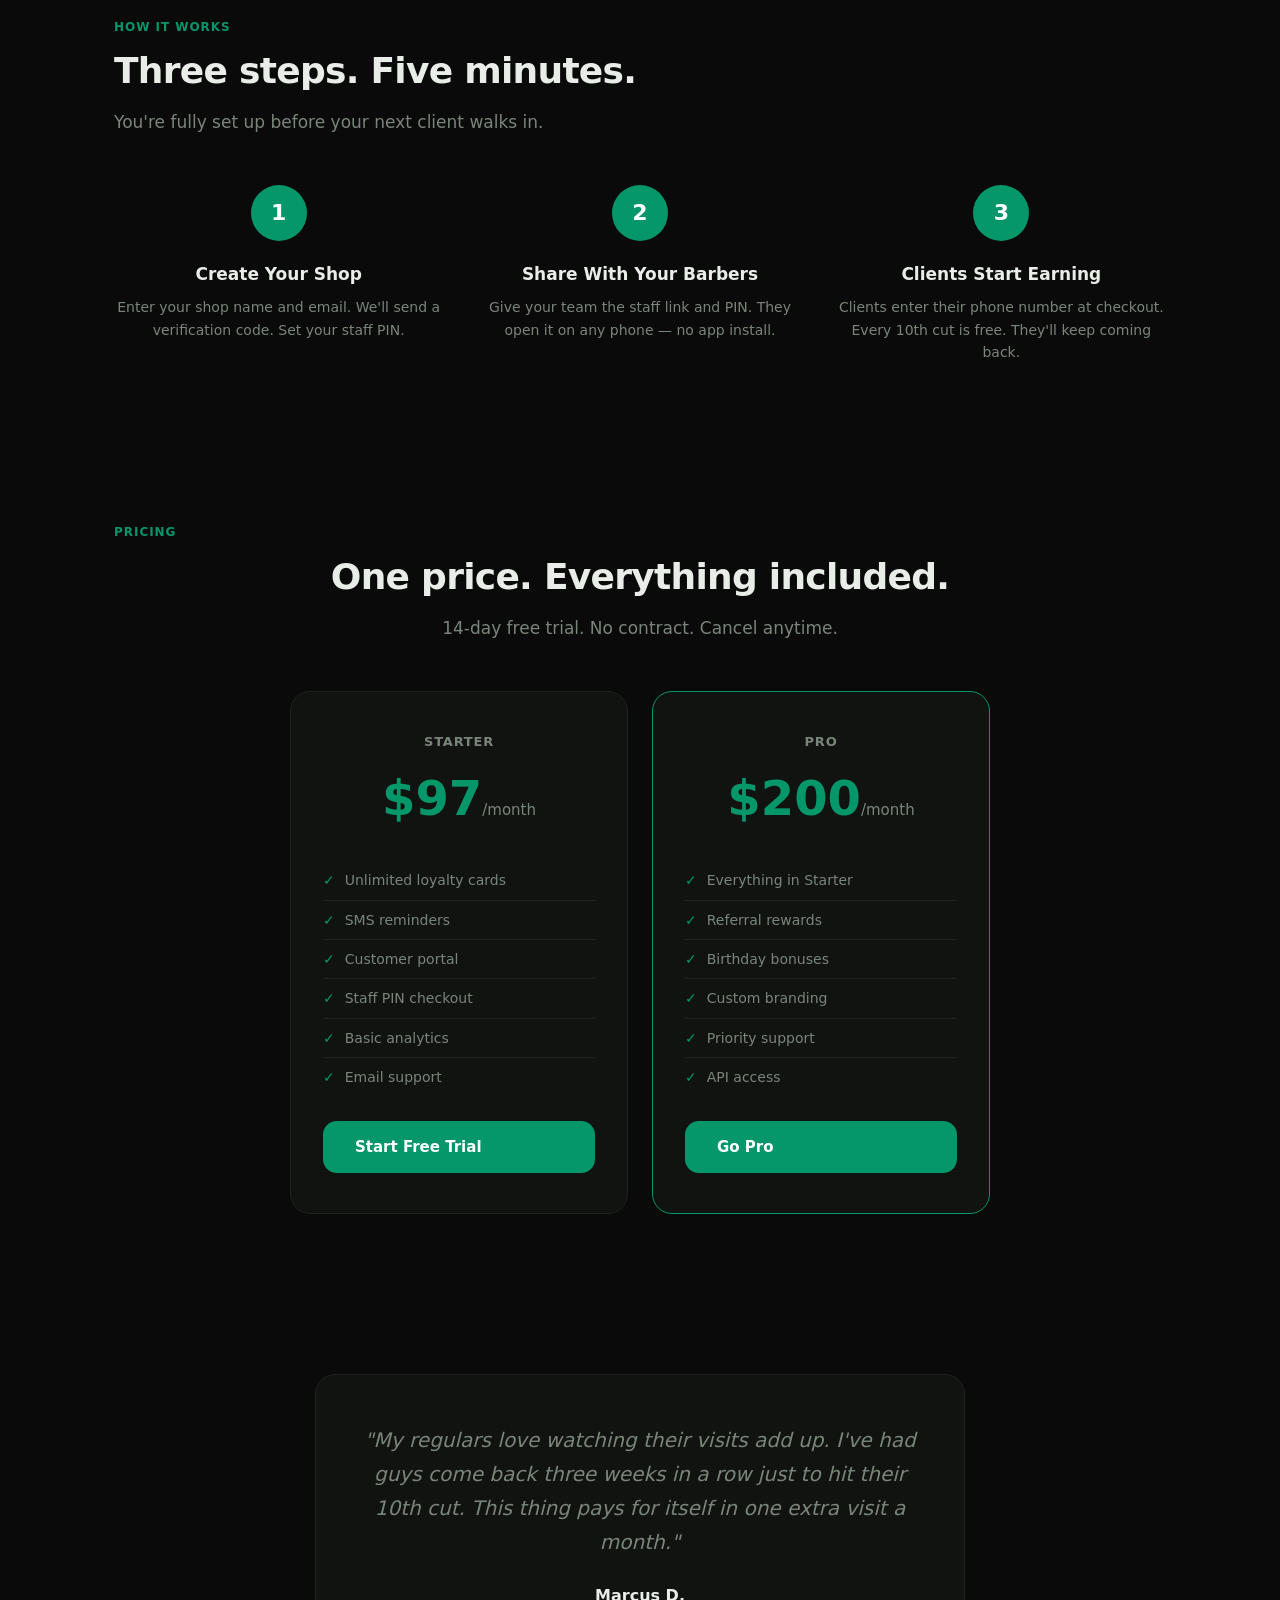
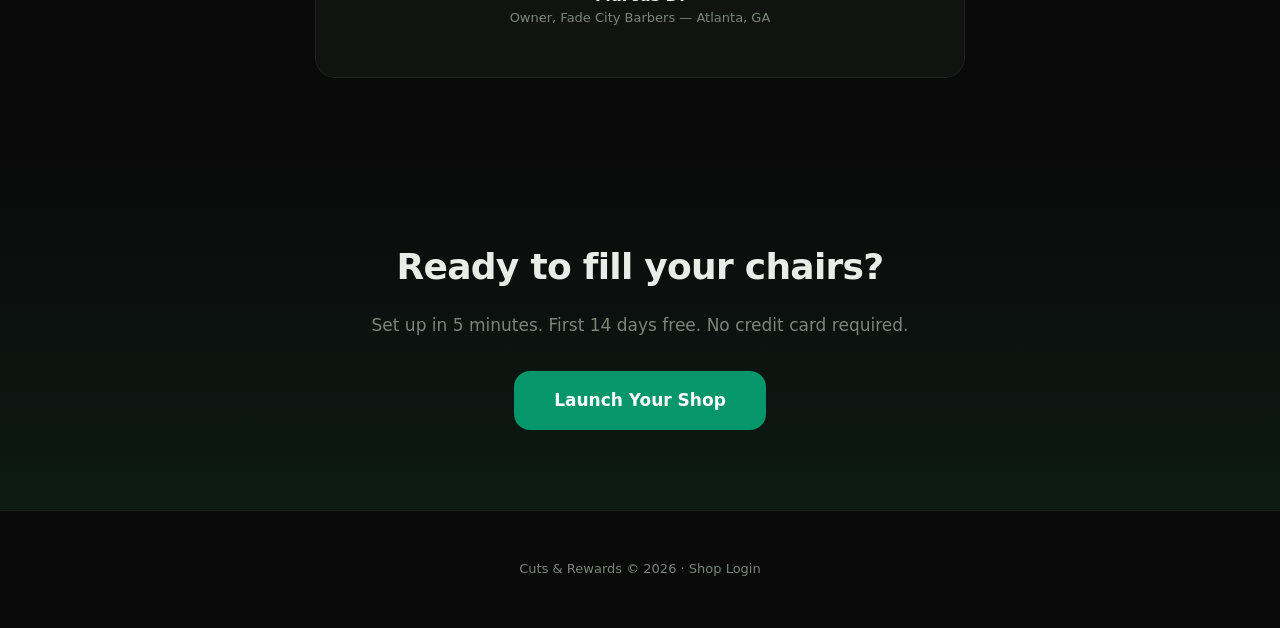
==== commit 608a0320: "Professional redesign: real photos, SVG icons, no emojis, dark hero, fixed render.yaml" ====
--- a/index.html
+++ b/index.html
@@ -3,132 +3,342 @@
 <head>
 <meta charset="UTF-8">
 <meta name="viewport" content="width=device-width, initial-scale=1.0, viewport-fit=cover">
-<meta name="theme-color" content="#060906">
-<title>Cuts & Rewards — Loyalty for Barbershops</title>
+<meta name="theme-color" content="#0a0a0a">
+<meta name="description" content="Digital loyalty cards for barbershops. Clients earn free cuts. No app download. 5-minute setup.">
+<title>Cuts & Rewards — Barbershop Loyalty Platform</title>
 <style>
 *,*::before,*::after{box-sizing:border-box;margin:0;padding:0}
-:root{--bg:#060906;--bg-card:#0d110d;--border:#1a241a;--text:#e8ede8;--text-muted:#6b7a6b;--accent:#059669;--accent-glow:rgba(5,150,105,0.18);--gold:#d4a843;--radius:16px;--radius-lg:24px}
-body{background:var(--bg);color:var(--text);font-family:-apple-system,BlinkMacSystemFont,'Segoe UI',Roboto,sans-serif;min-height:100dvh;-webkit-font-smoothing:antialiased}
-
-.hero{padding:3rem 1.5rem 2rem;text-align:center;max-width:600px;margin:0 auto}
-.hero h1{font-size:2rem;font-weight:900;line-height:1.15;margin-bottom:1rem}
+
+:root{
+  --bg:#0a0a0a;
+  --bg-card:#111311;
+  --border:#1e221e;
+  --text:#e8ede8;
+  --text-muted:#7a857a;
+  --accent:#059669;
+  --accent-hover:#07b578;
+  --gold:#c49b3f;
+  --radius:14px;
+  --radius-lg:20px;
+}
+
+body{
+  background:var(--bg);
+  color:var(--text);
+  font-family:-apple-system,BlinkMacSystemFont,'Segoe UI',system-ui,sans-serif;
+  line-height:1.6;
+  -webkit-font-smoothing:antialiased;
+}
+
+img{max-width:100%;display:block}
+
+/* ── NAV ── */
+.nav{
+  display:flex;align-items:center;justify-content:space-between;
+  padding:1.25rem 2rem;max-width:1100px;margin:0 auto;
+}
+.nav-logo{font-weight:800;font-size:1.125rem;letter-spacing:-0.02em;color:var(--text);text-decoration:none}
+.nav-logo span{color:var(--accent)}
+.nav-cta{
+  padding:0.5rem 1.25rem;background:var(--accent);color:#fff;
+  border-radius:8px;font-size:0.875rem;font-weight:600;text-decoration:none;
+  transition:background 0.2s;
+}
+.nav-cta:hover{background:var(--accent-hover)}
+
+/* ── HERO ── */
+.hero{
+  position:relative;padding:6rem 1.5rem;text-align:center;
+  background:linear-gradient(180deg,rgba(10,10,10,0.4) 0%,var(--bg) 100%),
+             url('images/hero-barber.jpg') center/cover no-repeat;
+  min-height:520px;display:flex;align-items:center;justify-content:center;
+}
+.hero-content{max-width:650px;position:relative;z-index:1}
+.hero-badge{
+  display:inline-block;padding:0.375rem 1rem;margin-bottom:1.5rem;
+  border:1px solid rgba(255,255,255,0.15);border-radius:50px;
+  font-size:0.8125rem;color:rgba(255,255,255,0.7);
+  backdrop-filter:blur(10px);background:rgba(255,255,255,0.05);
+}
+.hero h1{font-size:3rem;font-weight:900;line-height:1.1;letter-spacing:-0.03em;margin-bottom:1.25rem}
 .hero h1 span{color:var(--accent)}
-.hero p{color:var(--text-muted);font-size:1.0625rem;line-height:1.6;max-width:440px;margin:0 auto 2rem}
-.hero .emoji{font-size:2.5rem;margin-bottom:1rem}
-
-.btn{display:inline-flex;align-items:center;justify-content:center;gap:0.5rem;padding:0.875rem 2rem;border:none;border-radius:var(--radius);font-size:1rem;font-weight:700;cursor:pointer;transition:all 0.15s;text-decoration:none}
-.btn-primary{background:var(--accent);color:#fff;box-shadow:0 4px 24px var(--accent-glow)}
-.btn-primary:hover{filter:brightness(1.1);transform:translateY(-1px)}
-.btn-outline{background:transparent;border:2px solid var(--border);color:var(--text-muted)}
-.btn-lg{padding:1rem 2.5rem;font-size:1.125rem;border-radius:20px}
-
-.pricing{padding:2rem 1.5rem 4rem;max-width:900px;margin:0 auto}
-.pricing h2{text-align:center;font-size:1.5rem;margin-bottom:2rem}
-.cards{display:grid;grid-template-columns:repeat(auto-fit,minmax(260px,1fr));gap:1.25rem}
-.card{background:var(--bg-card);border:1px solid var(--border);border-radius:var(--radius-lg);padding:2rem;text-align:center}
-.card h3{font-size:1.25rem;margin-bottom:0.5rem}
-.card .price{font-size:2.5rem;font-weight:900;color:var(--accent);margin:1rem 0}
-.card .price span{font-size:0.9375rem;color:var(--text-muted);font-weight:400}
-.card ul{list-style:none;text-align:left;margin:1.5rem 0;color:var(--text-muted);font-size:0.9375rem}
-.card ul li{padding:0.375rem 0}
-.card ul li::before{content:"✓";color:var(--accent);margin-right:0.5rem;font-weight:700}
-
-.features{padding:2rem 1.5rem 4rem;max-width:900px;margin:0 auto}
-.features h2{text-align:center;font-size:1.5rem;margin-bottom:2rem}
-.feature-grid{display:grid;grid-template-columns:repeat(auto-fit,minmax(200px,1fr));gap:1.25rem}
-.feature{background:var(--bg-card);border:1px solid var(--border);border-radius:var(--radius);padding:1.5rem;text-align:center}
-.feature .icon{font-size:2rem;margin-bottom:0.75rem}
-.feature h4{font-size:1rem;margin-bottom:0.375rem}
-.feature p{font-size:0.875rem;color:var(--text-muted);line-height:1.5}
-
-.cta{text-align:center;padding:0 1.5rem 4rem}
-.cta p{color:var(--text-muted);margin-top:1rem;font-size:0.875rem}
+.hero p{font-size:1.1875rem;color:rgba(255,255,255,0.65);max-width:500px;margin:0 auto 2.5rem;line-height:1.65}
+.hero-actions{display:flex;gap:1rem;justify-content:center;flex-wrap:wrap}
+
+.btn{
+  display:inline-flex;align-items:center;gap:0.5rem;
+  padding:0.875rem 2rem;border-radius:var(--radius);font-weight:700;
+  font-size:0.9375rem;text-decoration:none;transition:all 0.2s;cursor:pointer;border:none;
+}
+.btn-primary{background:var(--accent);color:#fff}
+.btn-primary:hover{background:var(--accent-hover);transform:translateY(-1px)}
+.btn-outline{
+  background:transparent;border:2px solid rgba(255,255,255,0.2);color:#fff;
+}
+.btn-outline:hover{background:rgba(255,255,255,0.05)}
+
+/* ── SECTION ── */
+.section{padding:5rem 1.5rem;max-width:1100px;margin:0 auto}
+.section-label{
+  text-transform:uppercase;letter-spacing:0.08em;font-size:0.75rem;
+  font-weight:700;color:var(--accent);margin-bottom:0.75rem;
+}
+.section h2{font-size:2.25rem;font-weight:900;letter-spacing:-0.02em;margin-bottom:1rem;line-height:1.2}
+.section h3{font-size:1.375rem;font-weight:800;letter-spacing:-0.01em}
+.section p.sub{color:var(--text-muted);font-size:1.0625rem;max-width:600px;margin-bottom:3rem;line-height:1.7}
+
+/* ── FEATURES ── */
+.features-grid{
+  display:grid;grid-template-columns:repeat(3,1fr);gap:1.5rem;
+}
+.feature-card{
+  background:var(--bg-card);border:1px solid var(--border);
+  border-radius:var(--radius-lg);padding:2rem;
+  transition:border-color 0.2s;
+}
+.feature-card:hover{border-color:var(--accent)}
+.feature-icon{
+  width:48px;height:48px;border-radius:12px;
+  background:rgba(5,150,105,0.1);color:var(--accent);
+  display:flex;align-items:center;justify-content:center;
+  margin-bottom:1.25rem;
+}
+.feature-icon svg{width:24px;height:24px}
+.feature-card h4{font-size:1rem;font-weight:700;margin-bottom:0.5rem}
+.feature-card p{font-size:0.875rem;color:var(--text-muted);line-height:1.6}
+
+/* ── HOW IT WORKS ── */
+.steps{display:grid;grid-template-columns:repeat(3,1fr);gap:2rem;text-align:center}
+.step-num{
+  width:56px;height:56px;border-radius:50%;background:var(--accent);
+  color:#fff;font-size:1.375rem;font-weight:900;
+  display:flex;align-items:center;justify-content:center;
+  margin:0 auto 1.25rem;
+}
+.step h4{font-size:1.0625rem;font-weight:700;margin-bottom:0.5rem}
+.step p{font-size:0.875rem;color:var(--text-muted);line-height:1.6}
+
+/* ── PRICING ── */
+.pricing-grid{display:grid;grid-template-columns:repeat(2,1fr);gap:1.5rem;max-width:700px;margin:0 auto}
+.pricing-card{
+  background:var(--bg-card);border:1px solid var(--border);
+  border-radius:var(--radius-lg);padding:2.5rem 2rem;text-align:center;
+}
+.pricing-card.featured{border-color:var(--accent)}
+.pricing-card .plan{font-size:0.8125rem;text-transform:uppercase;letter-spacing:0.06em;color:var(--text-muted);font-weight:700;margin-bottom:0.5rem}
+.pricing-card .price{font-size:3rem;font-weight:900;color:var(--accent)}
+.pricing-card .price span{font-size:0.9375rem;color:var(--text-muted);font-weight:400}
+.pricing-card ul{list-style:none;text-align:left;margin:1.5rem 0}
+.pricing-card ul li{padding:0.5rem 0;font-size:0.875rem;color:var(--text-muted);border-bottom:1px solid var(--border)}
+.pricing-card ul li:last-child{border-bottom:none}
+.pricing-card ul li::before{content:"✓";color:var(--accent);margin-right:0.625rem;font-weight:700}
+
+/* ── TESTIMONIAL ── */
+.testimonial{
+  background:var(--bg-card);border:1px solid var(--border);
+  border-radius:var(--radius-lg);padding:3rem 2rem;text-align:center;max-width:650px;margin:0 auto;
+}
+.testimonial .quote{font-size:1.25rem;font-style:italic;color:var(--text-muted);line-height:1.7;margin-bottom:1.5rem}
+.testimonial .author{font-weight:700;color:var(--text)}
+.testimonial .role{font-size:0.8125rem;color:var(--text-muted)}
+
+/* ── CTA ── */
+.cta{
+  text-align:center;padding:5rem 1.5rem;
+  background:linear-gradient(180deg,var(--bg) 0%,#0d1a14 100%);
+}
+.cta h2{font-size:2.25rem;font-weight:900;margin-bottom:1rem;letter-spacing:-0.02em}
+.cta p{color:var(--text-muted);margin-bottom:2rem;font-size:1.0625rem}
+.cta .btn-primary{padding:1rem 2.5rem;font-size:1.0625rem;border-radius:16px}
+
+/* ── FOOTER ── */
+.footer{
+  padding:3rem 1.5rem;text-align:center;
+  border-top:1px solid var(--border);color:var(--text-muted);
+  font-size:0.8125rem;
+}
+.footer a{color:var(--text-muted);text-decoration:none}
+
+/* ── MOBILE ── */
+@media(max-width:768px){
+  .hero h1{font-size:2rem}
+  .hero p{font-size:1rem}
+  .features-grid{grid-template-columns:1fr}
+  .steps{grid-template-columns:1fr;gap:1.5rem}
+  .pricing-grid{grid-template-columns:1fr}
+  .section h2{font-size:1.75rem}
+  .nav{padding:1rem 1.25rem}
+}
 
 @media(max-width:480px){
+  .hero{padding:4rem 1.25rem;min-height:420px}
   .hero h1{font-size:1.625rem}
-  .card .price{font-size:2rem}
+  .hero-actions{flex-direction:column}
+  .btn{width:100%;justify-content:center}
 }
 </style>
 </head>
 <body>
 
-<div class="hero">
-  <div class="emoji">💈</div>
-  <h1>Turn Every <span>Haircut</span> Into a Comeback</h1>
-  <p>Digital loyalty cards your clients tap at checkout. No app download. No plastic cards. Just a phone number and they're earning free cuts.</p>
-  <a href="admin.html" class="btn btn-primary btn-lg">Set Up Your Shop →</a>
-</div>
-
-<div class="pricing">
-  <h2>One Price. Everything Included.</h2>
-  <div class="cards">
-    <div class="card">
-      <h3>Starter</h3>
-      <div class="price">$97<span>/mo</span></div>
+<!-- NAV -->
+<nav class="nav">
+  <a href="/barber-app/" class="nav-logo">Cuts<span>&</span>Rewards</a>
+  <a href="admin.html" class="nav-cta">Set Up Your Shop</a>
+</nav>
+
+<!-- HERO -->
+<section class="hero">
+  <div class="hero-content">
+    <div class="hero-badge">Trusted by barbershops across the U.S.</div>
+    <h1>Turn every <span>haircut</span> into a comeback</h1>
+    <p>Digital loyalty cards your clients tap at checkout. No app download. No plastic cards. Just a phone number and they're earning free cuts.</p>
+    <div class="hero-actions">
+      <a href="admin.html" class="btn btn-primary">Launch Your Shop — Free 14 Days</a>
+      <a href="#how-it-works" class="btn btn-outline">How It Works</a>
+    </div>
+  </div>
+</section>
+
+<!-- FEATURES -->
+<section class="section">
+  <div class="section-label">Platform Features</div>
+  <h2>Everything your shop needs to keep clients coming back</h2>
+  <p class="sub">No app to install. No hardware to buy. Your clients just enter their phone number at checkout — that's it.</p>
+
+  <div class="features-grid">
+
+    <div class="feature-card">
+      <div class="feature-icon">
+        <svg viewBox="0 0 24 24" fill="none" stroke="currentColor" stroke-width="1.5"><rect x="5" y="2" width="14" height="20" rx="2"/><line x1="12" y1="18" x2="12" y2="18.01"/><path d="M9 6h6"/><path d="M9 10h6"/></svg>
+      </div>
+      <h4>Digital Punch Card</h4>
+      <p>Clients enter their phone number at checkout. Each visit earns a point. 10 visits = free cut. Simple.</p>
+    </div>
+
+    <div class="feature-card">
+      <div class="feature-icon">
+        <svg viewBox="0 0 24 24" fill="none" stroke="currentColor" stroke-width="1.5"><path d="M16 21v-2a4 4 0 00-4-4H6a4 4 0 00-4 4v2"/><circle cx="9" cy="7" r="4"/><path d="M22 21v-2a4 4 0 00-3-3.87"/><path d="M16 3.13a4 4 0 010 7.75"/></svg>
+      </div>
+      <h4>Referral Rewards</h4>
+      <p>Client brings a friend? Both get bonus points. Word of mouth pays for itself.</p>
+    </div>
+
+    <div class="feature-card">
+      <div class="feature-icon">
+        <svg viewBox="0 0 24 24" fill="none" stroke="currentColor" stroke-width="1.5"><path d="M12 20h9"/><path d="M16.5 3.5a2.121 2.121 0 013 3L7 19l-4 1 1-4L16.5 3.5z"/></svg>
+      </div>
+      <h4>Staff PIN Checkout</h4>
+      <p>Your barbers tap a 4-digit PIN to stamp visits. No accounts. No passwords. Just tap and go.</p>
+    </div>
+
+    <div class="feature-card">
+      <div class="feature-icon">
+        <svg viewBox="0 0 24 24" fill="none" stroke="currentColor" stroke-width="1.5"><path d="M21 15a2 2 0 01-2 2H7l-4 4V5a2 2 0 012-2h14a2 2 0 012 2z"/></svg>
+      </div>
+      <h4>SMS Reminders</h4>
+      <p>"You're 2 cuts away from a free haircut!" Auto-texts bring clients back when they're close to a reward.</p>
+    </div>
+
+    <div class="feature-card">
+      <div class="feature-icon">
+        <svg viewBox="0 0 24 24" fill="none" stroke="currentColor" stroke-width="1.5"><path d="M14 2H6a2 2 0 00-2 2v16a2 2 0 002 2h12a2 2 0 002-2V8z"/><polyline points="14 2 14 8 20 8"/><line x1="16" y1="13" x2="8" y2="13"/><line x1="16" y1="17" x2="8" y2="17"/><polyline points="10 9 9 9 8 9"/></svg>
+      </div>
+      <h4>Client Dashboard</h4>
+      <p>Your clients see their progress, upcoming rewards, and referral link — all from their phone browser.</p>
+    </div>
+
+    <div class="feature-card">
+      <div class="feature-icon">
+        <svg viewBox="0 0 24 24" fill="none" stroke="currentColor" stroke-width="1.5"><line x1="18" y1="20" x2="18" y2="10"/><line x1="12" y1="20" x2="12" y2="4"/><line x1="6" y1="20" x2="6" y2="14"/></svg>
+      </div>
+      <h4>Shop Analytics</h4>
+      <p>Track daily visits, top clients, referral performance, and revenue trends. Real-time dashboard.</p>
+    </div>
+
+  </div>
+</section>
+
+<!-- HOW IT WORKS -->
+<section class="section" id="how-it-works">
+  <div class="section-label">How It Works</div>
+  <h2>Three steps. Five minutes.</h2>
+  <p class="sub">You're fully set up before your next client walks in.</p>
+
+  <div class="steps">
+    <div class="step">
+      <div class="step-num">1</div>
+      <h4>Create Your Shop</h4>
+      <p>Enter your shop name and email. We'll send a verification code. Set your staff PIN.</p>
+    </div>
+    <div class="step">
+      <div class="step-num">2</div>
+      <h4>Share With Your Barbers</h4>
+      <p>Give your team the staff link and PIN. They open it on any phone — no app install.</p>
+    </div>
+    <div class="step">
+      <div class="step-num">3</div>
+      <h4>Clients Start Earning</h4>
+      <p>Clients enter their phone number at checkout. Every 10th cut is free. They'll keep coming back.</p>
+    </div>
+  </div>
+</section>
+
+<!-- PRICING -->
+<section class="section">
+  <div class="section-label">Pricing</div>
+  <h2 style="text-align:center">One price. Everything included.</h2>
+  <p class="sub" style="text-align:center;margin-left:auto;margin-right:auto">14-day free trial. No contract. Cancel anytime.</p>
+
+  <div class="pricing-grid">
+    <div class="pricing-card">
+      <div class="plan">Starter</div>
+      <div class="price">$97<span>/month</span></div>
       <ul>
         <li>Unlimited loyalty cards</li>
         <li>SMS reminders</li>
         <li>Customer portal</li>
-        <li>Staff PIN access</li>
+        <li>Staff PIN checkout</li>
         <li>Basic analytics</li>
+        <li>Email support</li>
       </ul>
-      <a href="admin.html" class="btn btn-primary">Get Started</a>
-    </div>
-    <div class="card" style="border-color:var(--accent)">
-      <h3>Pro</h3>
-      <div class="price">$200<span>/mo</span></div>
+      <a href="admin.html" class="btn btn-primary" style="width:100%">Start Free Trial</a>
+    </div>
+    <div class="pricing-card featured">
+      <div class="plan">Pro</div>
+      <div class="price">$200<span>/month</span></div>
       <ul>
         <li>Everything in Starter</li>
         <li>Referral rewards</li>
         <li>Birthday bonuses</li>
         <li>Custom branding</li>
         <li>Priority support</li>
+        <li>API access</li>
       </ul>
-      <a href="admin.html" class="btn btn-primary">Go Pro</a>
-    </div>
-  </div>
-</div>
-
-<div class="features">
-  <h2>How It Works</h2>
-  <div class="feature-grid">
-    <div class="feature">
-      <div class="icon">📱</div>
-      <h4>Customer Taps</h4>
-      <p>Client enters phone number at checkout. No app needed.</p>
-    </div>
-    <div class="feature">
-      <div class="icon">✂️</div>
-      <h4>Staff Stamps</h4>
-      <p>Your barber taps to add a visit. One tap = one point.</p>
-    </div>
-    <div class="feature">
-      <div class="icon">🎁</div>
-      <h4>Auto Rewards</h4>
-      <p>10th cut free. System tracks everything automatically.</p>
-    </div>
-    <div class="feature">
-      <div class="icon">💬</div>
-      <h4>SMS Alerts</h4>
-      <p>"You're 2 cuts away from a free haircut!" — auto texts.</p>
-    </div>
-    <div class="feature">
-      <div class="icon">👥</div>
-      <h4>Referrals</h4>
-      <p>Client brings a friend, both get bonus points.</p>
-    </div>
-    <div class="feature">
-      <div class="icon">📊</div>
-      <h4>Shop Dashboard</h4>
-      <p>See who's due back, top clients, and monthly revenue.</p>
-    </div>
-  </div>
-</div>
-
-<div class="cta">
-  <a href="admin.html" class="btn btn-primary btn-lg">Launch Your Shop — Free Setup</a>
-  <p>No contract. Cancel anytime. 5-minute setup.</p>
-</div>
+      <a href="admin.html" class="btn btn-primary" style="width:100%">Go Pro</a>
+    </div>
+  </div>
+</section>
+
+<!-- TESTIMONIAL -->
+<section class="section">
+  <div class="testimonial">
+    <p class="quote">"My regulars love watching their visits add up. I've had guys come back three weeks in a row just to hit their 10th cut. This thing pays for itself in one extra visit a month."</p>
+    <p class="author">Marcus D.</p>
+    <p class="role">Owner, Fade City Barbers — Atlanta, GA</p>
+  </div>
+</section>
+
+<!-- CTA -->
+<section class="cta">
+  <h2>Ready to fill your chairs?</h2>
+  <p>Set up in 5 minutes. First 14 days free. No credit card required.</p>
+  <a href="admin.html" class="btn btn-primary btn-lg">Launch Your Shop</a>
+</section>
+
+<!-- FOOTER -->
+<footer class="footer">
+  <p>Cuts &amp; Rewards &copy; 2026 &middot; <a href="admin.html">Shop Login</a></p>
+</footer>
 
 </body>
 </html>
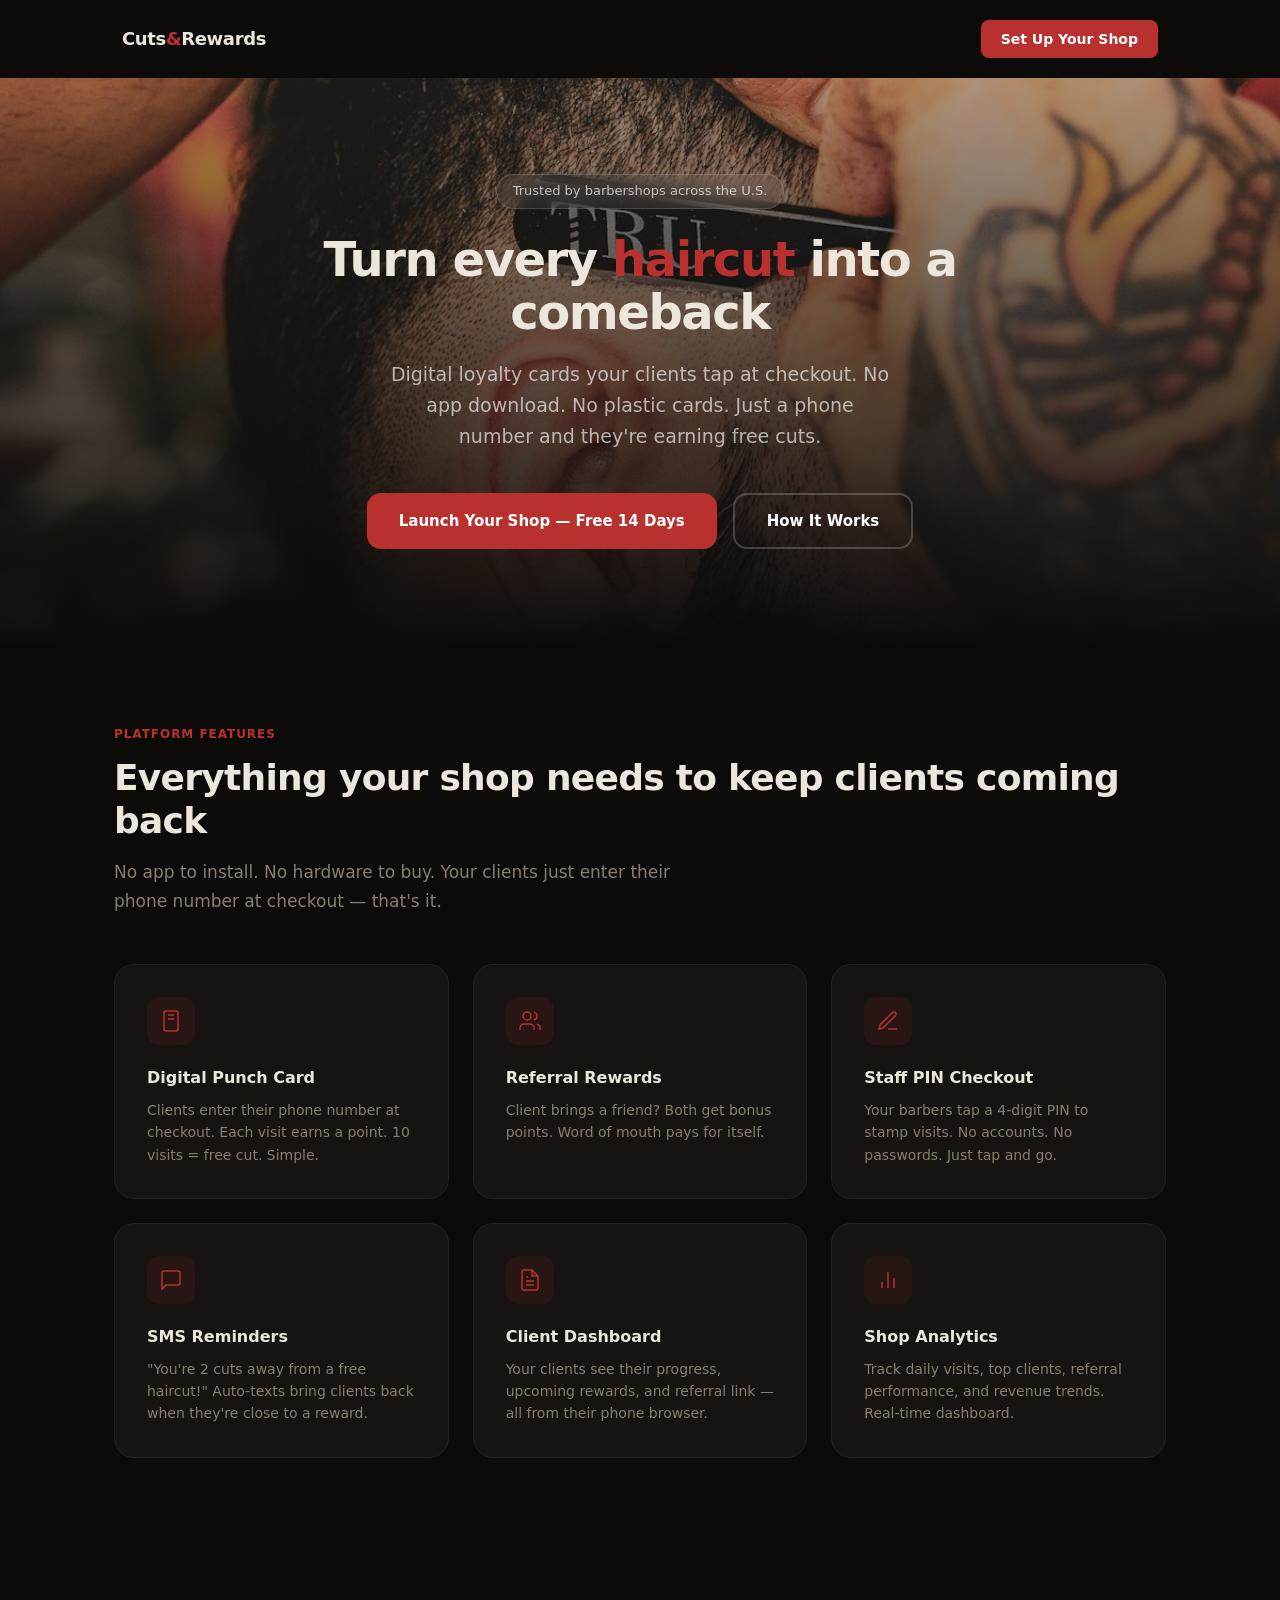
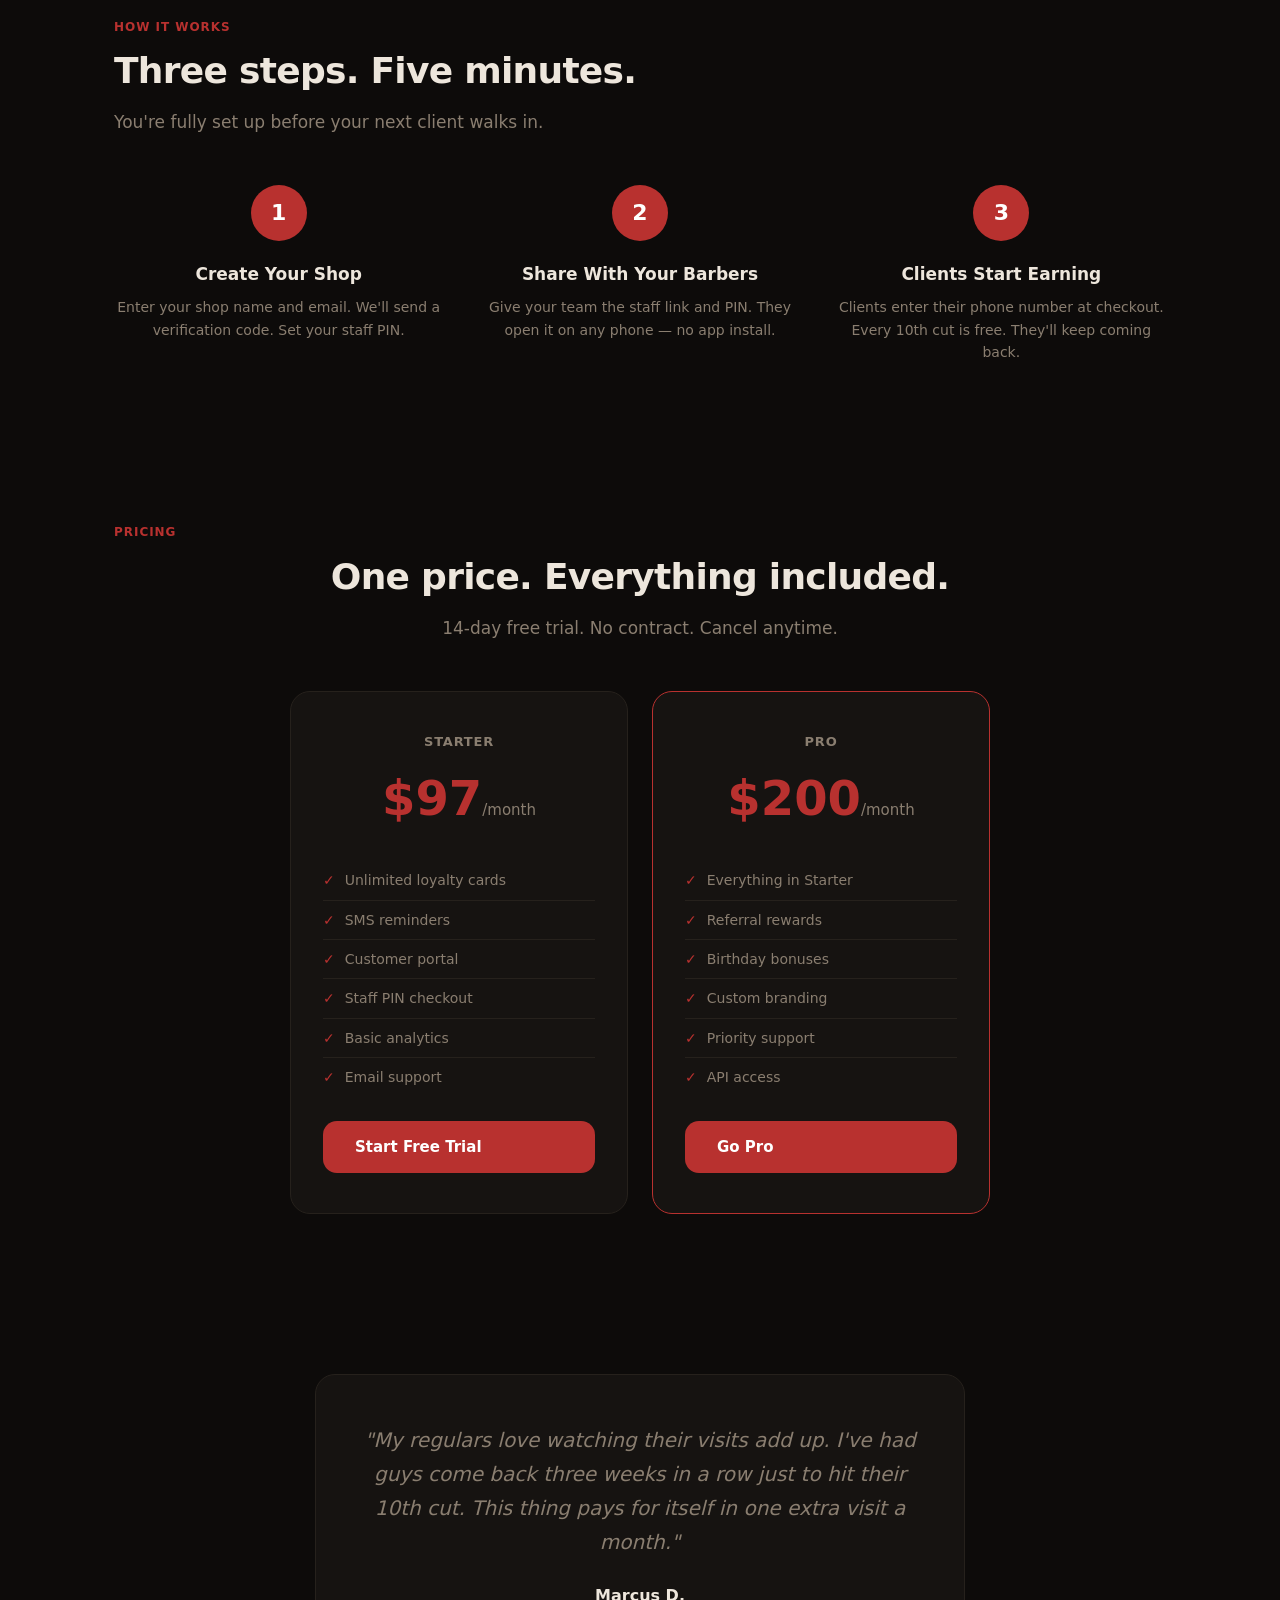
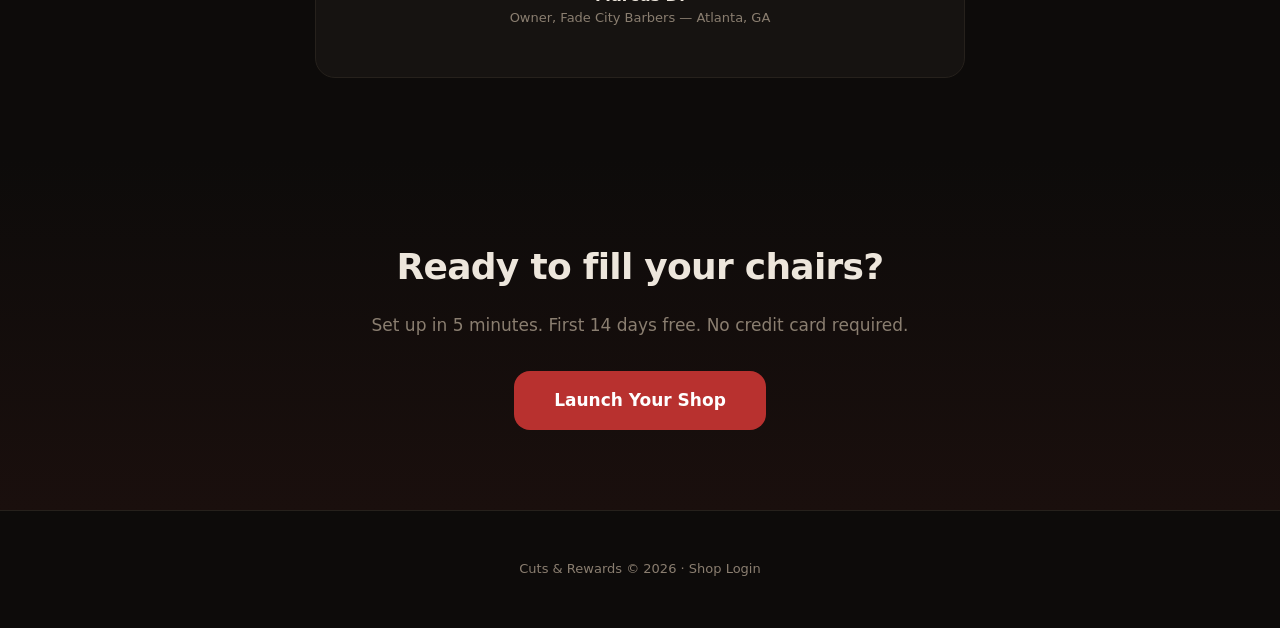
==== commit dc64e9ef: "Barber aesthetic: deep burgundy, warm leather tones, gold accents" ====
--- a/index.html
+++ b/index.html
@@ -3,20 +3,20 @@
 <head>
 <meta charset="UTF-8">
 <meta name="viewport" content="width=device-width, initial-scale=1.0, viewport-fit=cover">
-<meta name="theme-color" content="#0a0a0a">
+<meta name="theme-color" content="#0d0b0a">
 <meta name="description" content="Digital loyalty cards for barbershops. Clients earn free cuts. No app download. 5-minute setup.">
 <title>Cuts & Rewards — Barbershop Loyalty Platform</title>
 <style>
 *,*::before,*::after{box-sizing:border-box;margin:0;padding:0}
 
 :root{
-  --bg:#0a0a0a;
-  --bg-card:#111311;
-  --border:#1e221e;
-  --text:#e8ede8;
-  --text-muted:#7a857a;
-  --accent:#059669;
-  --accent-hover:#07b578;
+  --bg:#0d0b0a;
+  --bg-card:#161311;
+  --border:#26211c;
+  --text:#ede6dc;
+  --text-muted:#8a7e70;
+  --accent:#b8312f;
+  --accent-hover:#c9403e;
   --gold:#c49b3f;
   --radius:14px;
   --radius-lg:20px;
@@ -49,7 +49,7 @@
 /* ── HERO ── */
 .hero{
   position:relative;padding:6rem 1.5rem;text-align:center;
-  background:linear-gradient(180deg,rgba(10,10,10,0.4) 0%,var(--bg) 100%),
+  background:linear-gradient(180deg,rgba(13,11,10,0.3) 0%,var(--bg) 100%),
              url('images/hero-barber.jpg') center/cover no-repeat;
   min-height:520px;display:flex;align-items:center;justify-content:center;
 }
@@ -99,7 +99,7 @@
 .feature-card:hover{border-color:var(--accent)}
 .feature-icon{
   width:48px;height:48px;border-radius:12px;
-  background:rgba(5,150,105,0.1);color:var(--accent);
+  background:rgba(184,49,47,0.1);color:var(--accent);
   display:flex;align-items:center;justify-content:center;
   margin-bottom:1.25rem;
 }
@@ -145,7 +145,7 @@
 /* ── CTA ── */
 .cta{
   text-align:center;padding:5rem 1.5rem;
-  background:linear-gradient(180deg,var(--bg) 0%,#0d1a14 100%);
+  background:linear-gradient(180deg,var(--bg) 0%,#1a0f0d 100%);
 }
 .cta h2{font-size:2.25rem;font-weight:900;margin-bottom:1rem;letter-spacing:-0.02em}
 .cta p{color:var(--text-muted);margin-bottom:2rem;font-size:1.0625rem}
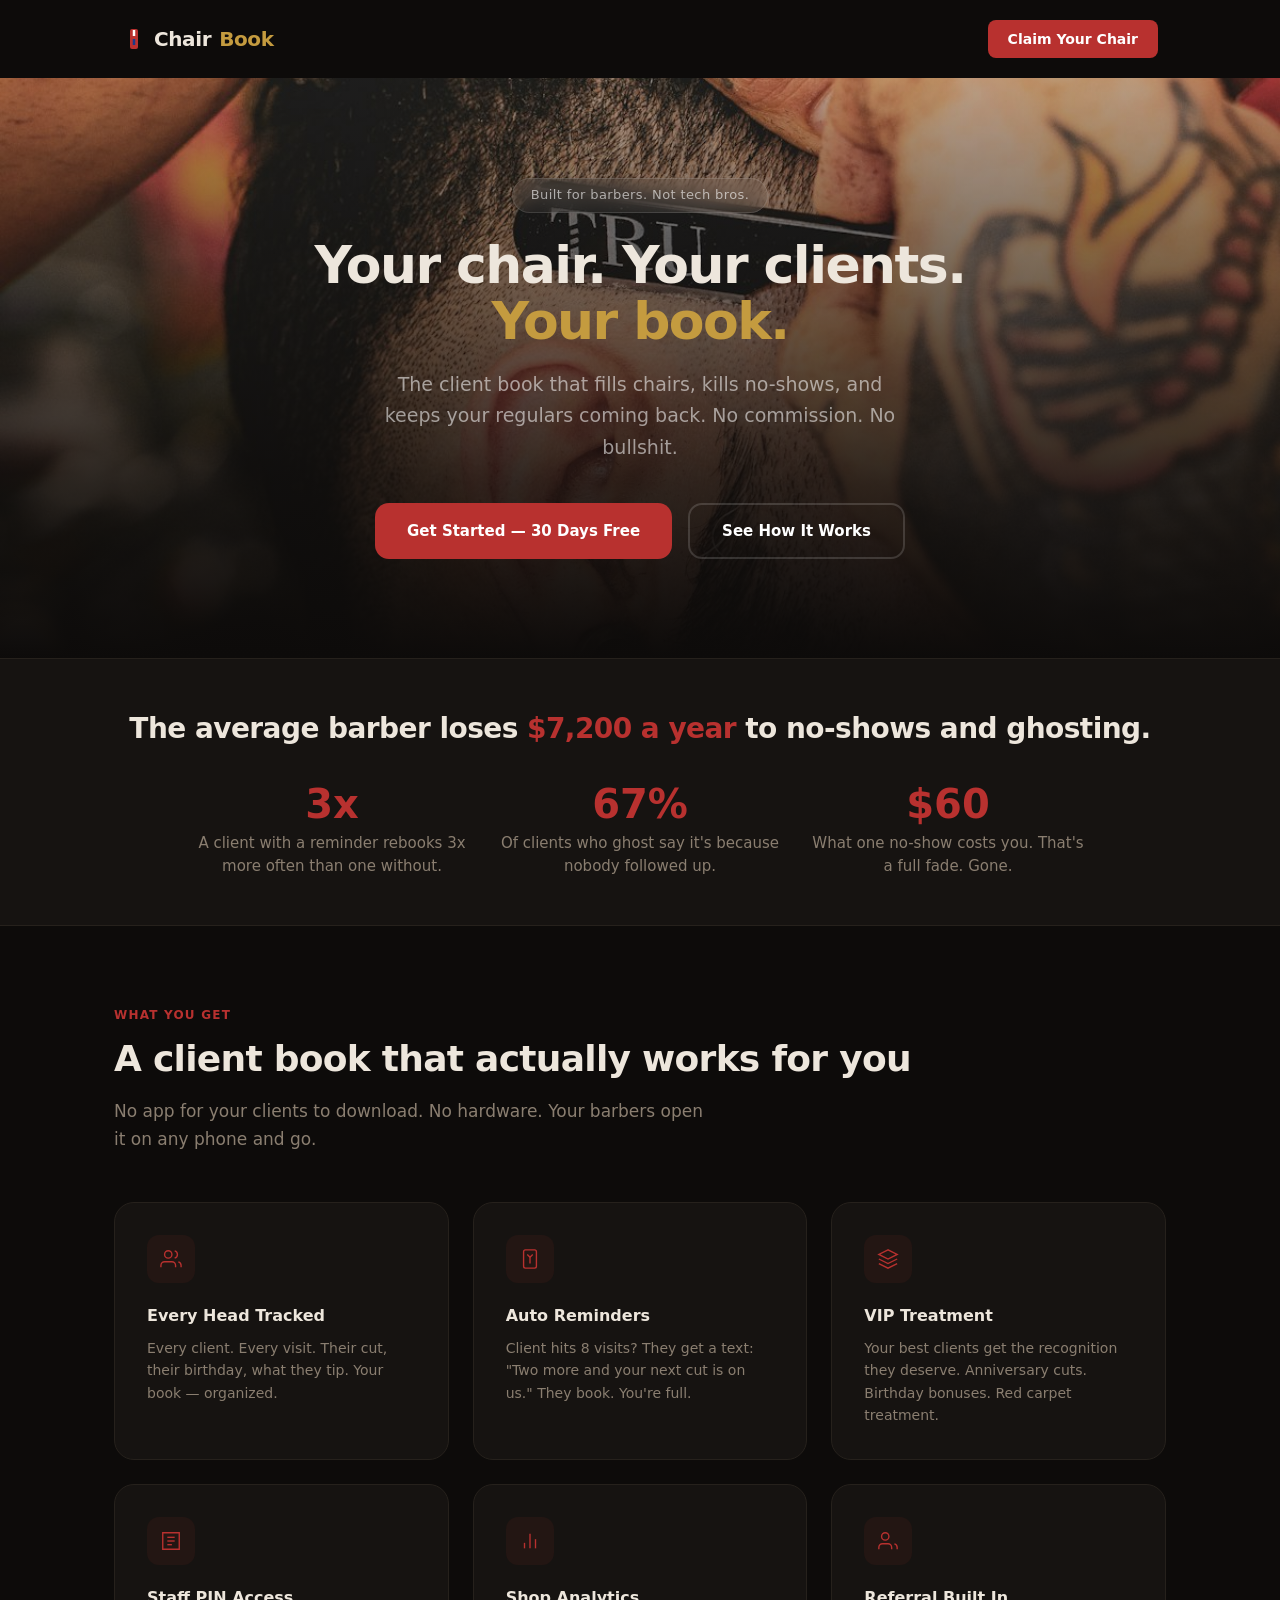
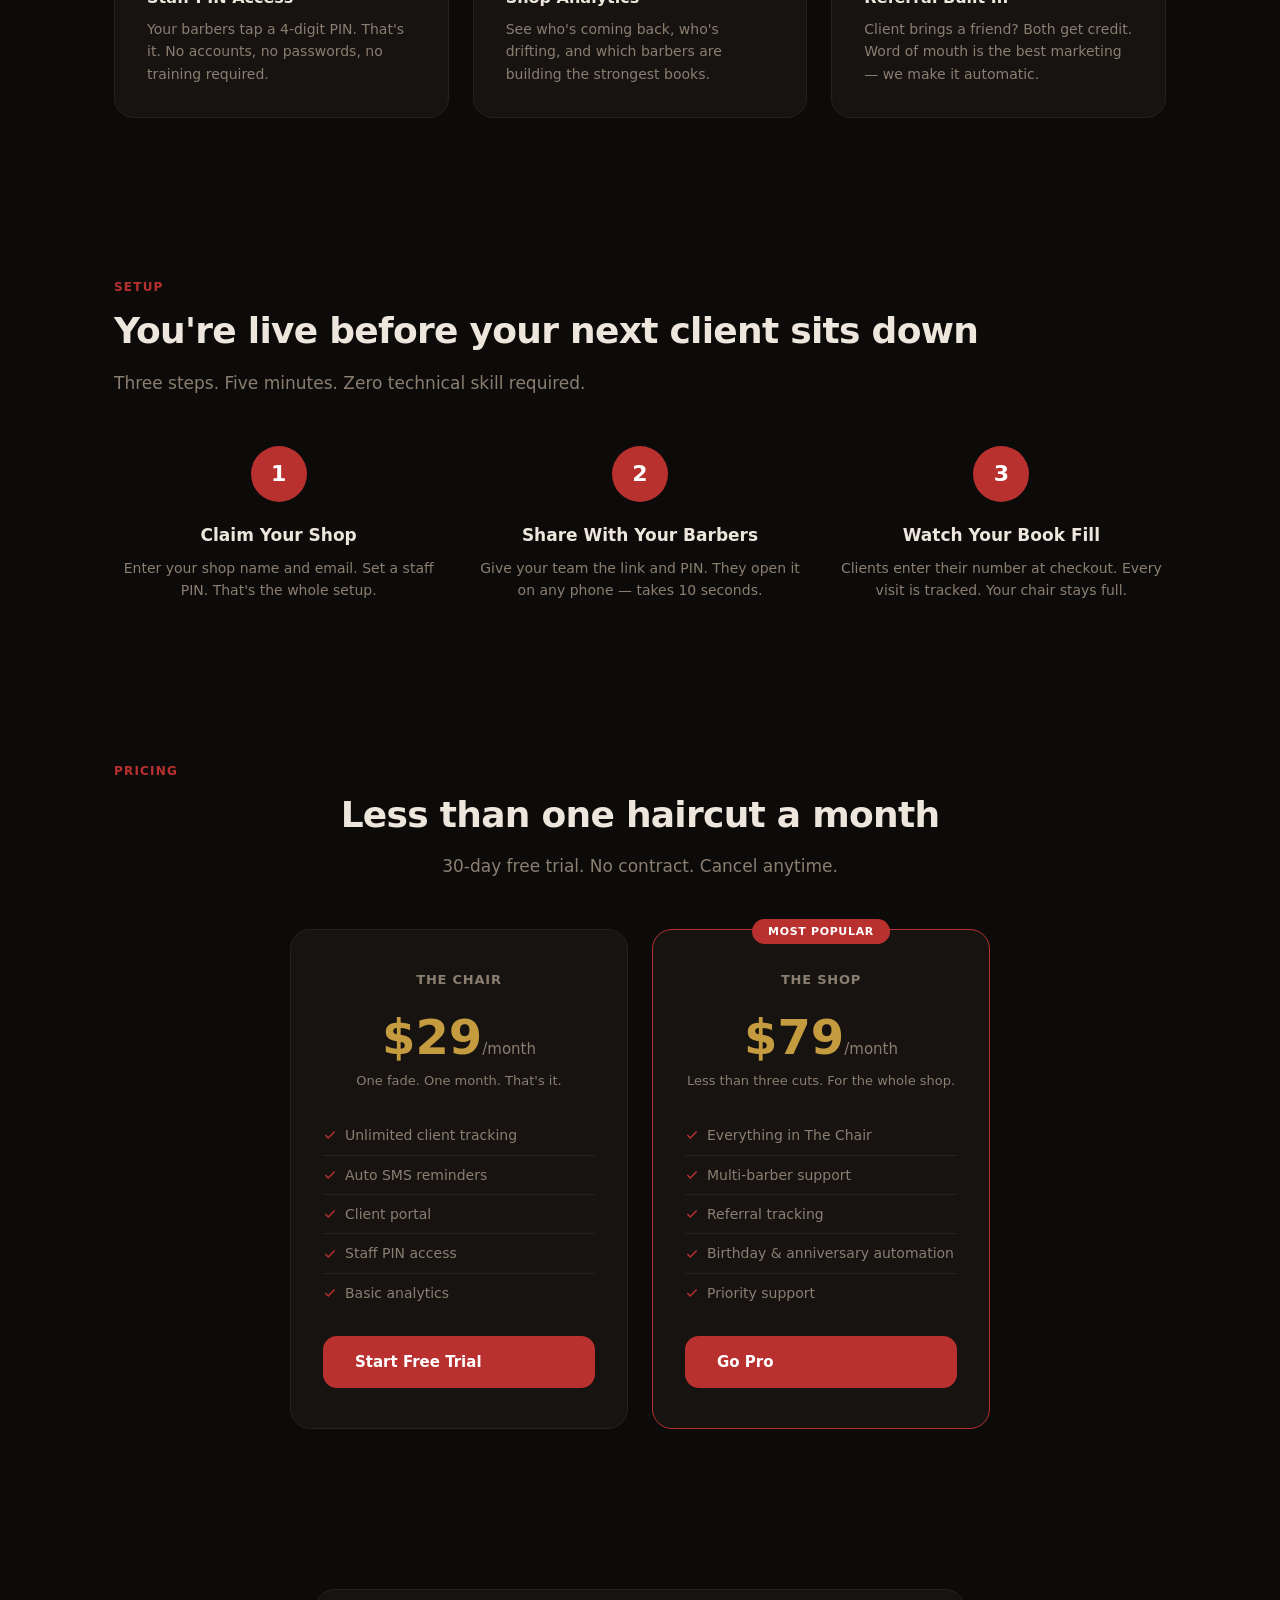
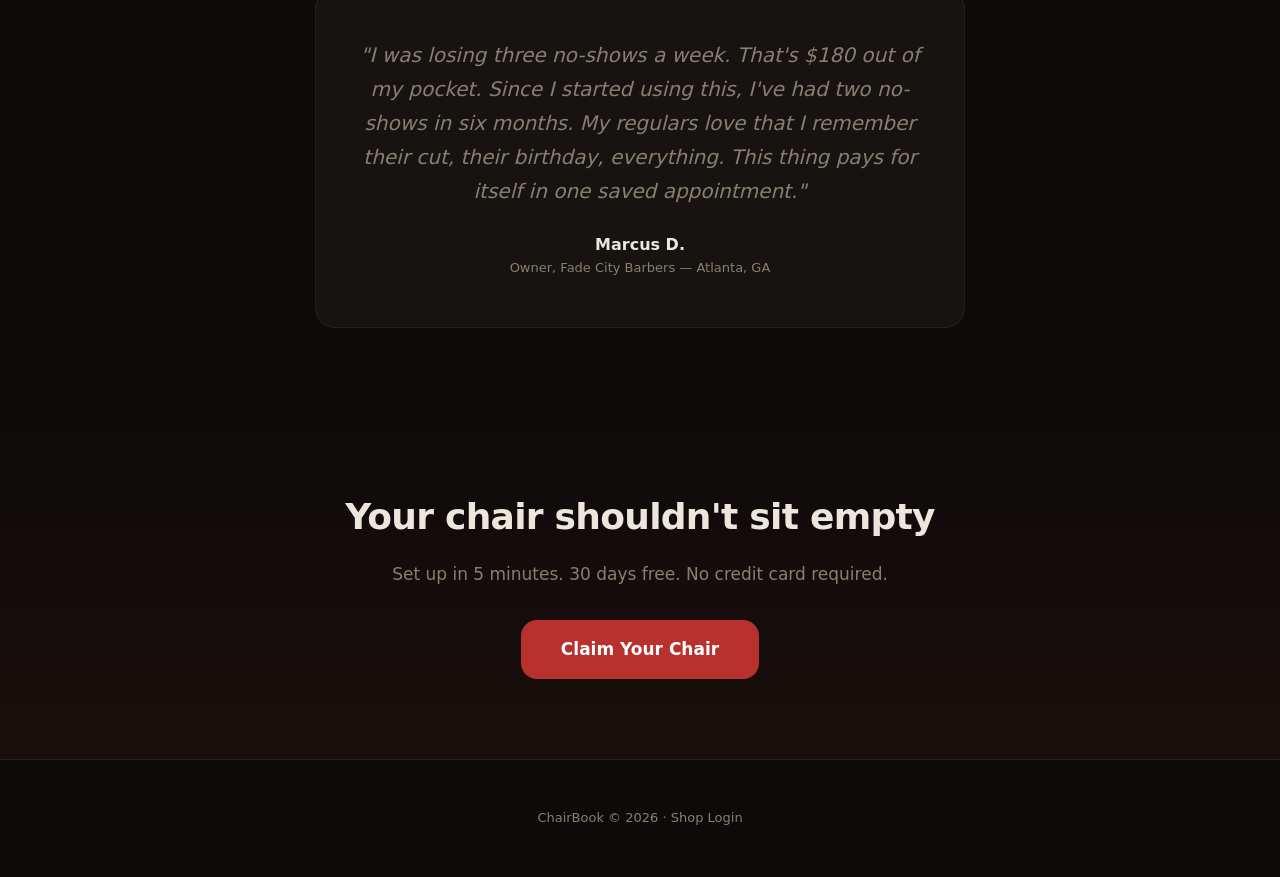
==== commit 7bc0de3f: "Full rebrand: ChairBook — no emoji, no green, barber psychology language" ====
--- a/index.html
+++ b/index.html
@@ -4,8 +4,8 @@
 <meta charset="UTF-8">
 <meta name="viewport" content="width=device-width, initial-scale=1.0, viewport-fit=cover">
 <meta name="theme-color" content="#0d0b0a">
-<meta name="description" content="Digital loyalty cards for barbershops. Clients earn free cuts. No app download. 5-minute setup.">
-<title>Cuts & Rewards — Barbershop Loyalty Platform</title>
+<meta name="description" content="ChairBook — The client book that keeps barbers booked. Track every head, kill no-shows, never lose a regular.">
+<title>ChairBook — Your Clients. Your Chair.</title>
 <style>
 *,*::before,*::after{box-sizing:border-box;margin:0;padding:0}
 
@@ -18,6 +18,7 @@
   --accent:#b8312f;
   --accent-hover:#c9403e;
   --gold:#c49b3f;
+  --cream:#f5f0e8;
   --radius:14px;
   --radius-lg:20px;
 }
@@ -37,11 +38,16 @@
   display:flex;align-items:center;justify-content:space-between;
   padding:1.25rem 2rem;max-width:1100px;margin:0 auto;
 }
-.nav-logo{font-weight:800;font-size:1.125rem;letter-spacing:-0.02em;color:var(--text);text-decoration:none}
-.nav-logo span{color:var(--accent)}
+.nav-logo{
+  font-weight:900;font-size:1.25rem;letter-spacing:-0.02em;
+  color:var(--text);text-decoration:none;
+  display:flex;align-items:center;gap:0.5rem;
+}
+.nav-logo svg{width:24px;height:24px}
+.nav-logo span{color:var(--gold)}
 .nav-cta{
   padding:0.5rem 1.25rem;background:var(--accent);color:#fff;
-  border-radius:8px;font-size:0.875rem;font-weight:600;text-decoration:none;
+  border-radius:8px;font-size:0.875rem;font-weight:700;text-decoration:none;
   transition:background 0.2s;
 }
 .nav-cta:hover{background:var(--accent-hover)}
@@ -49,20 +55,27 @@
 /* ── HERO ── */
 .hero{
   position:relative;padding:6rem 1.5rem;text-align:center;
-  background:linear-gradient(180deg,rgba(13,11,10,0.3) 0%,var(--bg) 100%),
+  background:linear-gradient(180deg,rgba(13,11,10,0.25) 0%,rgba(13,11,10,0.85) 70%,var(--bg) 100%),
              url('images/hero-barber.jpg') center/cover no-repeat;
-  min-height:520px;display:flex;align-items:center;justify-content:center;
-}
-.hero-content{max-width:650px;position:relative;z-index:1}
+  min-height:580px;display:flex;align-items:center;justify-content:center;
+}
+.hero-content{max-width:680px;position:relative;z-index:1}
 .hero-badge{
-  display:inline-block;padding:0.375rem 1rem;margin-bottom:1.5rem;
-  border:1px solid rgba(255,255,255,0.15);border-radius:50px;
-  font-size:0.8125rem;color:rgba(255,255,255,0.7);
-  backdrop-filter:blur(10px);background:rgba(255,255,255,0.05);
-}
-.hero h1{font-size:3rem;font-weight:900;line-height:1.1;letter-spacing:-0.03em;margin-bottom:1.25rem}
-.hero h1 span{color:var(--accent)}
-.hero p{font-size:1.1875rem;color:rgba(255,255,255,0.65);max-width:500px;margin:0 auto 2.5rem;line-height:1.65}
+  display:inline-block;padding:0.375rem 1.125rem;margin-bottom:1.5rem;
+  border:1px solid rgba(255,255,255,0.12);border-radius:50px;
+  font-size:0.8125rem;color:rgba(255,255,255,0.6);
+  backdrop-filter:blur(10px);background:rgba(255,255,255,0.04);
+  letter-spacing:0.03em;
+}
+.hero h1{
+  font-size:3.25rem;font-weight:900;line-height:1.08;letter-spacing:-0.03em;
+  margin-bottom:1.25rem;
+}
+.hero h1 em{font-style:normal;color:var(--gold)}
+.hero p{
+  font-size:1.1875rem;color:rgba(255,255,255,0.55);
+  max-width:520px;margin:0 auto 2.5rem;line-height:1.65;
+}
 .hero-actions{display:flex;gap:1rem;justify-content:center;flex-wrap:wrap}
 
 .btn{
@@ -73,19 +86,36 @@
 .btn-primary{background:var(--accent);color:#fff}
 .btn-primary:hover{background:var(--accent-hover);transform:translateY(-1px)}
 .btn-outline{
-  background:transparent;border:2px solid rgba(255,255,255,0.2);color:#fff;
-}
-.btn-outline:hover{background:rgba(255,255,255,0.05)}
+  background:transparent;border:2px solid rgba(255,255,255,0.15);color:#fff;
+}
+.btn-outline:hover{background:rgba(255,255,255,0.04)}
 
 /* ── SECTION ── */
 .section{padding:5rem 1.5rem;max-width:1100px;margin:0 auto}
 .section-label{
-  text-transform:uppercase;letter-spacing:0.08em;font-size:0.75rem;
+  text-transform:uppercase;letter-spacing:0.1em;font-size:0.75rem;
   font-weight:700;color:var(--accent);margin-bottom:0.75rem;
 }
 .section h2{font-size:2.25rem;font-weight:900;letter-spacing:-0.02em;margin-bottom:1rem;line-height:1.2}
-.section h3{font-size:1.375rem;font-weight:800;letter-spacing:-0.01em}
 .section p.sub{color:var(--text-muted);font-size:1.0625rem;max-width:600px;margin-bottom:3rem;line-height:1.7}
+
+/* ── PAIN STRIP ── */
+.pain-strip{
+  background:var(--bg-card);border-top:1px solid var(--border);
+  border-bottom:1px solid var(--border);padding:3rem 1.5rem;text-align:center;
+}
+.pain-strip h2{font-size:1.75rem;font-weight:800;margin-bottom:2rem;letter-spacing:-0.02em}
+.pain-strip h2 span{color:var(--accent)}
+.pain-grid{
+  display:grid;grid-template-columns:repeat(3,1fr);gap:1.5rem;
+  max-width:900px;margin:0 auto;
+}
+.pain-item{text-align:center}
+.pain-item .num{
+  font-size:2.5rem;font-weight:900;color:var(--accent);line-height:1;
+  margin-bottom:0.5rem;
+}
+.pain-item .label{font-size:0.9375rem;color:var(--text-muted);line-height:1.5}
 
 /* ── FEATURES ── */
 .features-grid{
@@ -99,11 +129,11 @@
 .feature-card:hover{border-color:var(--accent)}
 .feature-icon{
   width:48px;height:48px;border-radius:12px;
-  background:rgba(184,49,47,0.1);color:var(--accent);
+  background:rgba(184,49,47,0.08);color:var(--accent);
   display:flex;align-items:center;justify-content:center;
   margin-bottom:1.25rem;
 }
-.feature-icon svg{width:24px;height:24px}
+.feature-icon svg{width:22px;height:22px}
 .feature-card h4{font-size:1rem;font-weight:700;margin-bottom:0.5rem}
 .feature-card p{font-size:0.875rem;color:var(--text-muted);line-height:1.6}
 
@@ -124,14 +154,20 @@
   background:var(--bg-card);border:1px solid var(--border);
   border-radius:var(--radius-lg);padding:2.5rem 2rem;text-align:center;
 }
-.pricing-card.featured{border-color:var(--accent)}
+.pricing-card.featured{border-color:var(--accent);position:relative}
+.pricing-card.featured::before{
+  content:'MOST POPULAR';position:absolute;top:-11px;left:50%;transform:translateX(-50%);
+  background:var(--accent);color:#fff;font-size:0.6875rem;font-weight:700;
+  padding:0.25rem 1rem;border-radius:50px;letter-spacing:0.06em;
+}
 .pricing-card .plan{font-size:0.8125rem;text-transform:uppercase;letter-spacing:0.06em;color:var(--text-muted);font-weight:700;margin-bottom:0.5rem}
-.pricing-card .price{font-size:3rem;font-weight:900;color:var(--accent)}
+.pricing-card .price{font-size:3rem;font-weight:900;color:var(--gold)}
 .pricing-card .price span{font-size:0.9375rem;color:var(--text-muted);font-weight:400}
+.pricing-card .haircut-anchor{font-size:0.8125rem;color:var(--text-muted);margin-top:-0.25rem;margin-bottom:1.25rem}
 .pricing-card ul{list-style:none;text-align:left;margin:1.5rem 0}
-.pricing-card ul li{padding:0.5rem 0;font-size:0.875rem;color:var(--text-muted);border-bottom:1px solid var(--border)}
+.pricing-card ul li{padding:0.5rem 0;font-size:0.875rem;color:var(--text-muted);border-bottom:1px solid var(--border);display:flex;align-items:center;gap:0.5rem}
 .pricing-card ul li:last-child{border-bottom:none}
-.pricing-card ul li::before{content:"✓";color:var(--accent);margin-right:0.625rem;font-weight:700}
+.pricing-card ul li svg{width:14px;height:14px;color:var(--accent);flex-shrink:0}
 
 /* ── TESTIMONIAL ── */
 .testimonial{
@@ -168,10 +204,11 @@
   .pricing-grid{grid-template-columns:1fr}
   .section h2{font-size:1.75rem}
   .nav{padding:1rem 1.25rem}
+  .pain-grid{grid-template-columns:1fr;gap:2rem}
 }
 
 @media(max-width:480px){
-  .hero{padding:4rem 1.25rem;min-height:420px}
+  .hero{padding:4rem 1.25rem;min-height:440px}
   .hero h1{font-size:1.625rem}
   .hero-actions{flex-direction:column}
   .btn{width:100%;justify-content:center}
@@ -182,69 +219,84 @@
 
 <!-- NAV -->
 <nav class="nav">
-  <a href="/barber-app/" class="nav-logo">Cuts<span>&</span>Rewards</a>
-  <a href="admin.html" class="nav-cta">Set Up Your Shop</a>
+  <a href="/barber-app/" class="nav-logo">
+    <!-- barber pole SVG -->
+    <svg viewBox="0 0 24 24" fill="none"><rect x="8" y="2" width="8" height="20" rx="2" fill="var(--accent)"/><line x1="12" y1="3" x2="12" y2="9" stroke="#fff" stroke-width="2.5"/><line x1="12" y1="12" x2="12" y2="18" stroke="#1a3a8a" stroke-width="2.5"/><line x1="12" y1="10" x2="12" y2="10.01" stroke="#fff" stroke-width="2.5"/></svg>
+    Chair<span>Book</span>
+  </a>
+  <a href="admin.html" class="nav-cta">Claim Your Chair</a>
 </nav>
 
 <!-- HERO -->
 <section class="hero">
   <div class="hero-content">
-    <div class="hero-badge">Trusted by barbershops across the U.S.</div>
-    <h1>Turn every <span>haircut</span> into a comeback</h1>
-    <p>Digital loyalty cards your clients tap at checkout. No app download. No plastic cards. Just a phone number and they're earning free cuts.</p>
+    <div class="hero-badge">Built for barbers. Not tech bros.</div>
+    <h1>Your chair. Your clients. <em>Your book.</em></h1>
+    <p>The client book that fills chairs, kills no-shows, and keeps your regulars coming back. No commission. No bullshit.</p>
     <div class="hero-actions">
-      <a href="admin.html" class="btn btn-primary">Launch Your Shop — Free 14 Days</a>
-      <a href="#how-it-works" class="btn btn-outline">How It Works</a>
+      <a href="admin.html" class="btn btn-primary">Get Started — 30 Days Free</a>
+      <a href="#how" class="btn btn-outline">See How It Works</a>
+    </div>
+  </div>
+</section>
+
+<!-- PAIN STRIP -->
+<section class="pain-strip">
+  <h2>The average barber loses <span>$7,200 a year</span> to no-shows and ghosting.</h2>
+  <div class="pain-grid">
+    <div class="pain-item">
+      <div class="num">3x</div>
+      <div class="label">A client with a reminder rebooks 3x more often than one without.</div>
+    </div>
+    <div class="pain-item">
+      <div class="num">67%</div>
+      <div class="label">Of clients who ghost say it's because nobody followed up.</div>
+    </div>
+    <div class="pain-item">
+      <div class="num">$60</div>
+      <div class="label">What one no-show costs you. That's a full fade. Gone.</div>
     </div>
   </div>
 </section>
 
 <!-- FEATURES -->
 <section class="section">
-  <div class="section-label">Platform Features</div>
-  <h2>Everything your shop needs to keep clients coming back</h2>
-  <p class="sub">No app to install. No hardware to buy. Your clients just enter their phone number at checkout — that's it.</p>
+  <div class="section-label">What You Get</div>
+  <h2>A client book that actually works for you</h2>
+  <p class="sub">No app for your clients to download. No hardware. Your barbers open it on any phone and go.</p>
 
   <div class="features-grid">
 
     <div class="feature-card">
       <div class="feature-icon">
-        <svg viewBox="0 0 24 24" fill="none" stroke="currentColor" stroke-width="1.5"><rect x="5" y="2" width="14" height="20" rx="2"/><line x1="12" y1="18" x2="12" y2="18.01"/><path d="M9 6h6"/><path d="M9 10h6"/></svg>
-      </div>
-      <h4>Digital Punch Card</h4>
-      <p>Clients enter their phone number at checkout. Each visit earns a point. 10 visits = free cut. Simple.</p>
-    </div>
-
-    <div class="feature-card">
-      <div class="feature-icon">
-        <svg viewBox="0 0 24 24" fill="none" stroke="currentColor" stroke-width="1.5"><path d="M16 21v-2a4 4 0 00-4-4H6a4 4 0 00-4 4v2"/><circle cx="9" cy="7" r="4"/><path d="M22 21v-2a4 4 0 00-3-3.87"/><path d="M16 3.13a4 4 0 010 7.75"/></svg>
-      </div>
-      <h4>Referral Rewards</h4>
-      <p>Client brings a friend? Both get bonus points. Word of mouth pays for itself.</p>
-    </div>
-
-    <div class="feature-card">
-      <div class="feature-icon">
-        <svg viewBox="0 0 24 24" fill="none" stroke="currentColor" stroke-width="1.5"><path d="M12 20h9"/><path d="M16.5 3.5a2.121 2.121 0 013 3L7 19l-4 1 1-4L16.5 3.5z"/></svg>
-      </div>
-      <h4>Staff PIN Checkout</h4>
-      <p>Your barbers tap a 4-digit PIN to stamp visits. No accounts. No passwords. Just tap and go.</p>
-    </div>
-
-    <div class="feature-card">
-      <div class="feature-icon">
-        <svg viewBox="0 0 24 24" fill="none" stroke="currentColor" stroke-width="1.5"><path d="M21 15a2 2 0 01-2 2H7l-4 4V5a2 2 0 012-2h14a2 2 0 012 2z"/></svg>
-      </div>
-      <h4>SMS Reminders</h4>
-      <p>"You're 2 cuts away from a free haircut!" Auto-texts bring clients back when they're close to a reward.</p>
-    </div>
-
-    <div class="feature-card">
-      <div class="feature-icon">
-        <svg viewBox="0 0 24 24" fill="none" stroke="currentColor" stroke-width="1.5"><path d="M14 2H6a2 2 0 00-2 2v16a2 2 0 002 2h12a2 2 0 002-2V8z"/><polyline points="14 2 14 8 20 8"/><line x1="16" y1="13" x2="8" y2="13"/><line x1="16" y1="17" x2="8" y2="17"/><polyline points="10 9 9 9 8 9"/></svg>
-      </div>
-      <h4>Client Dashboard</h4>
-      <p>Your clients see their progress, upcoming rewards, and referral link — all from their phone browser.</p>
+        <svg viewBox="0 0 24 24" fill="none" stroke="currentColor" stroke-width="1.5"><path d="M17 21v-2a4 4 0 00-4-4H5a4 4 0 00-4 4v2"/><circle cx="9" cy="7" r="4"/><path d="M23 21v-2a4 4 0 00-3-3.87"/><path d="M16 3.13a4 4 0 010 7.75"/></svg>
+      </div>
+      <h4>Every Head Tracked</h4>
+      <p>Every client. Every visit. Their cut, their birthday, what they tip. Your book — organized.</p>
+    </div>
+
+    <div class="feature-card">
+      <div class="feature-icon">
+        <svg viewBox="0 0 24 24" fill="none" stroke="currentColor" stroke-width="1.5"><rect x="5" y="2" width="14" height="20" rx="2"/><line x1="12" y1="18" x2="12" y2="18.01"/><path d="M15 7l-3 3-3-3"/><path d="M12 10v7"/></svg>
+      </div>
+      <h4>Auto Reminders</h4>
+      <p>Client hits 8 visits? They get a text: "Two more and your next cut is on us." They book. You're full.</p>
+    </div>
+
+    <div class="feature-card">
+      <div class="feature-icon">
+        <svg viewBox="0 0 24 24" fill="none" stroke="currentColor" stroke-width="1.5"><path d="M12 2L2 7l10 5 10-5-10-5z"/><path d="M2 17l10 5 10-5"/><path d="M2 12l10 5 10-5"/></svg>
+      </div>
+      <h4>VIP Treatment</h4>
+      <p>Your best clients get the recognition they deserve. Anniversary cuts. Birthday bonuses. Red carpet treatment.</p>
+    </div>
+
+    <div class="feature-card">
+      <div class="feature-icon">
+        <svg viewBox="0 0 24 24" fill="none" stroke="currentColor" stroke-width="1.5"><path d="M3 3h18v18H3z"/><path d="M8 8h8"/><path d="M8 12h8"/><path d="M8 16h5"/></svg>
+      </div>
+      <h4>Staff PIN Access</h4>
+      <p>Your barbers tap a 4-digit PIN. That's it. No accounts, no passwords, no training required.</p>
     </div>
 
     <div class="feature-card">
@@ -252,33 +304,41 @@
         <svg viewBox="0 0 24 24" fill="none" stroke="currentColor" stroke-width="1.5"><line x1="18" y1="20" x2="18" y2="10"/><line x1="12" y1="20" x2="12" y2="4"/><line x1="6" y1="20" x2="6" y2="14"/></svg>
       </div>
       <h4>Shop Analytics</h4>
-      <p>Track daily visits, top clients, referral performance, and revenue trends. Real-time dashboard.</p>
+      <p>See who's coming back, who's drifting, and which barbers are building the strongest books.</p>
+    </div>
+
+    <div class="feature-card">
+      <div class="feature-icon">
+        <svg viewBox="0 0 24 24" fill="none" stroke="currentColor" stroke-width="1.5"><path d="M16 21v-2a4 4 0 00-4-4H6a4 4 0 00-4 4v2"/><circle cx="9" cy="7" r="4"/><path d="M22 21v-2a4 4 0 00-3-3.87"/></svg>
+      </div>
+      <h4>Referral Built In</h4>
+      <p>Client brings a friend? Both get credit. Word of mouth is the best marketing — we make it automatic.</p>
     </div>
 
   </div>
 </section>
 
 <!-- HOW IT WORKS -->
-<section class="section" id="how-it-works">
-  <div class="section-label">How It Works</div>
-  <h2>Three steps. Five minutes.</h2>
-  <p class="sub">You're fully set up before your next client walks in.</p>
+<section class="section" id="how">
+  <div class="section-label">Setup</div>
+  <h2>You're live before your next client sits down</h2>
+  <p class="sub">Three steps. Five minutes. Zero technical skill required.</p>
 
   <div class="steps">
     <div class="step">
       <div class="step-num">1</div>
-      <h4>Create Your Shop</h4>
-      <p>Enter your shop name and email. We'll send a verification code. Set your staff PIN.</p>
+      <h4>Claim Your Shop</h4>
+      <p>Enter your shop name and email. Set a staff PIN. That's the whole setup.</p>
     </div>
     <div class="step">
       <div class="step-num">2</div>
       <h4>Share With Your Barbers</h4>
-      <p>Give your team the staff link and PIN. They open it on any phone — no app install.</p>
+      <p>Give your team the link and PIN. They open it on any phone — takes 10 seconds.</p>
     </div>
     <div class="step">
       <div class="step-num">3</div>
-      <h4>Clients Start Earning</h4>
-      <p>Clients enter their phone number at checkout. Every 10th cut is free. They'll keep coming back.</p>
+      <h4>Watch Your Book Fill</h4>
+      <p>Clients enter their number at checkout. Every visit is tracked. Your chair stays full.</p>
     </div>
   </div>
 </section>
@@ -286,33 +346,33 @@
 <!-- PRICING -->
 <section class="section">
   <div class="section-label">Pricing</div>
-  <h2 style="text-align:center">One price. Everything included.</h2>
-  <p class="sub" style="text-align:center;margin-left:auto;margin-right:auto">14-day free trial. No contract. Cancel anytime.</p>
+  <h2 style="text-align:center">Less than one haircut a month</h2>
+  <p class="sub" style="text-align:center;margin-left:auto;margin-right:auto">30-day free trial. No contract. Cancel anytime.</p>
 
   <div class="pricing-grid">
     <div class="pricing-card">
-      <div class="plan">Starter</div>
-      <div class="price">$97<span>/month</span></div>
+      <div class="plan">The Chair</div>
+      <div class="price">$29<span>/month</span></div>
+      <div class="haircut-anchor">One fade. One month. That's it.</div>
       <ul>
-        <li>Unlimited loyalty cards</li>
-        <li>SMS reminders</li>
-        <li>Customer portal</li>
-        <li>Staff PIN checkout</li>
-        <li>Basic analytics</li>
-        <li>Email support</li>
+        <li><svg viewBox="0 0 24 24" fill="none" stroke="currentColor" stroke-width="2.5"><polyline points="20 6 9 17 4 12"/></svg> Unlimited client tracking</li>
+        <li><svg viewBox="0 0 24 24" fill="none" stroke="currentColor" stroke-width="2.5"><polyline points="20 6 9 17 4 12"/></svg> Auto SMS reminders</li>
+        <li><svg viewBox="0 0 24 24" fill="none" stroke="currentColor" stroke-width="2.5"><polyline points="20 6 9 17 4 12"/></svg> Client portal</li>
+        <li><svg viewBox="0 0 24 24" fill="none" stroke="currentColor" stroke-width="2.5"><polyline points="20 6 9 17 4 12"/></svg> Staff PIN access</li>
+        <li><svg viewBox="0 0 24 24" fill="none" stroke="currentColor" stroke-width="2.5"><polyline points="20 6 9 17 4 12"/></svg> Basic analytics</li>
       </ul>
       <a href="admin.html" class="btn btn-primary" style="width:100%">Start Free Trial</a>
     </div>
     <div class="pricing-card featured">
-      <div class="plan">Pro</div>
-      <div class="price">$200<span>/month</span></div>
+      <div class="plan">The Shop</div>
+      <div class="price">$79<span>/month</span></div>
+      <div class="haircut-anchor">Less than three cuts. For the whole shop.</div>
       <ul>
-        <li>Everything in Starter</li>
-        <li>Referral rewards</li>
-        <li>Birthday bonuses</li>
-        <li>Custom branding</li>
-        <li>Priority support</li>
-        <li>API access</li>
+        <li><svg viewBox="0 0 24 24" fill="none" stroke="currentColor" stroke-width="2.5"><polyline points="20 6 9 17 4 12"/></svg> Everything in The Chair</li>
+        <li><svg viewBox="0 0 24 24" fill="none" stroke="currentColor" stroke-width="2.5"><polyline points="20 6 9 17 4 12"/></svg> Multi-barber support</li>
+        <li><svg viewBox="0 0 24 24" fill="none" stroke="currentColor" stroke-width="2.5"><polyline points="20 6 9 17 4 12"/></svg> Referral tracking</li>
+        <li><svg viewBox="0 0 24 24" fill="none" stroke="currentColor" stroke-width="2.5"><polyline points="20 6 9 17 4 12"/></svg> Birthday & anniversary automation</li>
+        <li><svg viewBox="0 0 24 24" fill="none" stroke="currentColor" stroke-width="2.5"><polyline points="20 6 9 17 4 12"/></svg> Priority support</li>
       </ul>
       <a href="admin.html" class="btn btn-primary" style="width:100%">Go Pro</a>
     </div>
@@ -322,7 +382,7 @@
 <!-- TESTIMONIAL -->
 <section class="section">
   <div class="testimonial">
-    <p class="quote">"My regulars love watching their visits add up. I've had guys come back three weeks in a row just to hit their 10th cut. This thing pays for itself in one extra visit a month."</p>
+    <p class="quote">"I was losing three no-shows a week. That's $180 out of my pocket. Since I started using this, I've had two no-shows in six months. My regulars love that I remember their cut, their birthday, everything. This thing pays for itself in one saved appointment."</p>
     <p class="author">Marcus D.</p>
     <p class="role">Owner, Fade City Barbers — Atlanta, GA</p>
   </div>
@@ -330,14 +390,14 @@
 
 <!-- CTA -->
 <section class="cta">
-  <h2>Ready to fill your chairs?</h2>
-  <p>Set up in 5 minutes. First 14 days free. No credit card required.</p>
-  <a href="admin.html" class="btn btn-primary btn-lg">Launch Your Shop</a>
+  <h2>Your chair shouldn't sit empty</h2>
+  <p>Set up in 5 minutes. 30 days free. No credit card required.</p>
+  <a href="admin.html" class="btn btn-primary">Claim Your Chair</a>
 </section>
 
 <!-- FOOTER -->
 <footer class="footer">
-  <p>Cuts &amp; Rewards &copy; 2026 &middot; <a href="admin.html">Shop Login</a></p>
+  <p>ChairBook &copy; 2026 &middot; <a href="admin.html">Shop Login</a></p>
 </footer>
 
 </body>
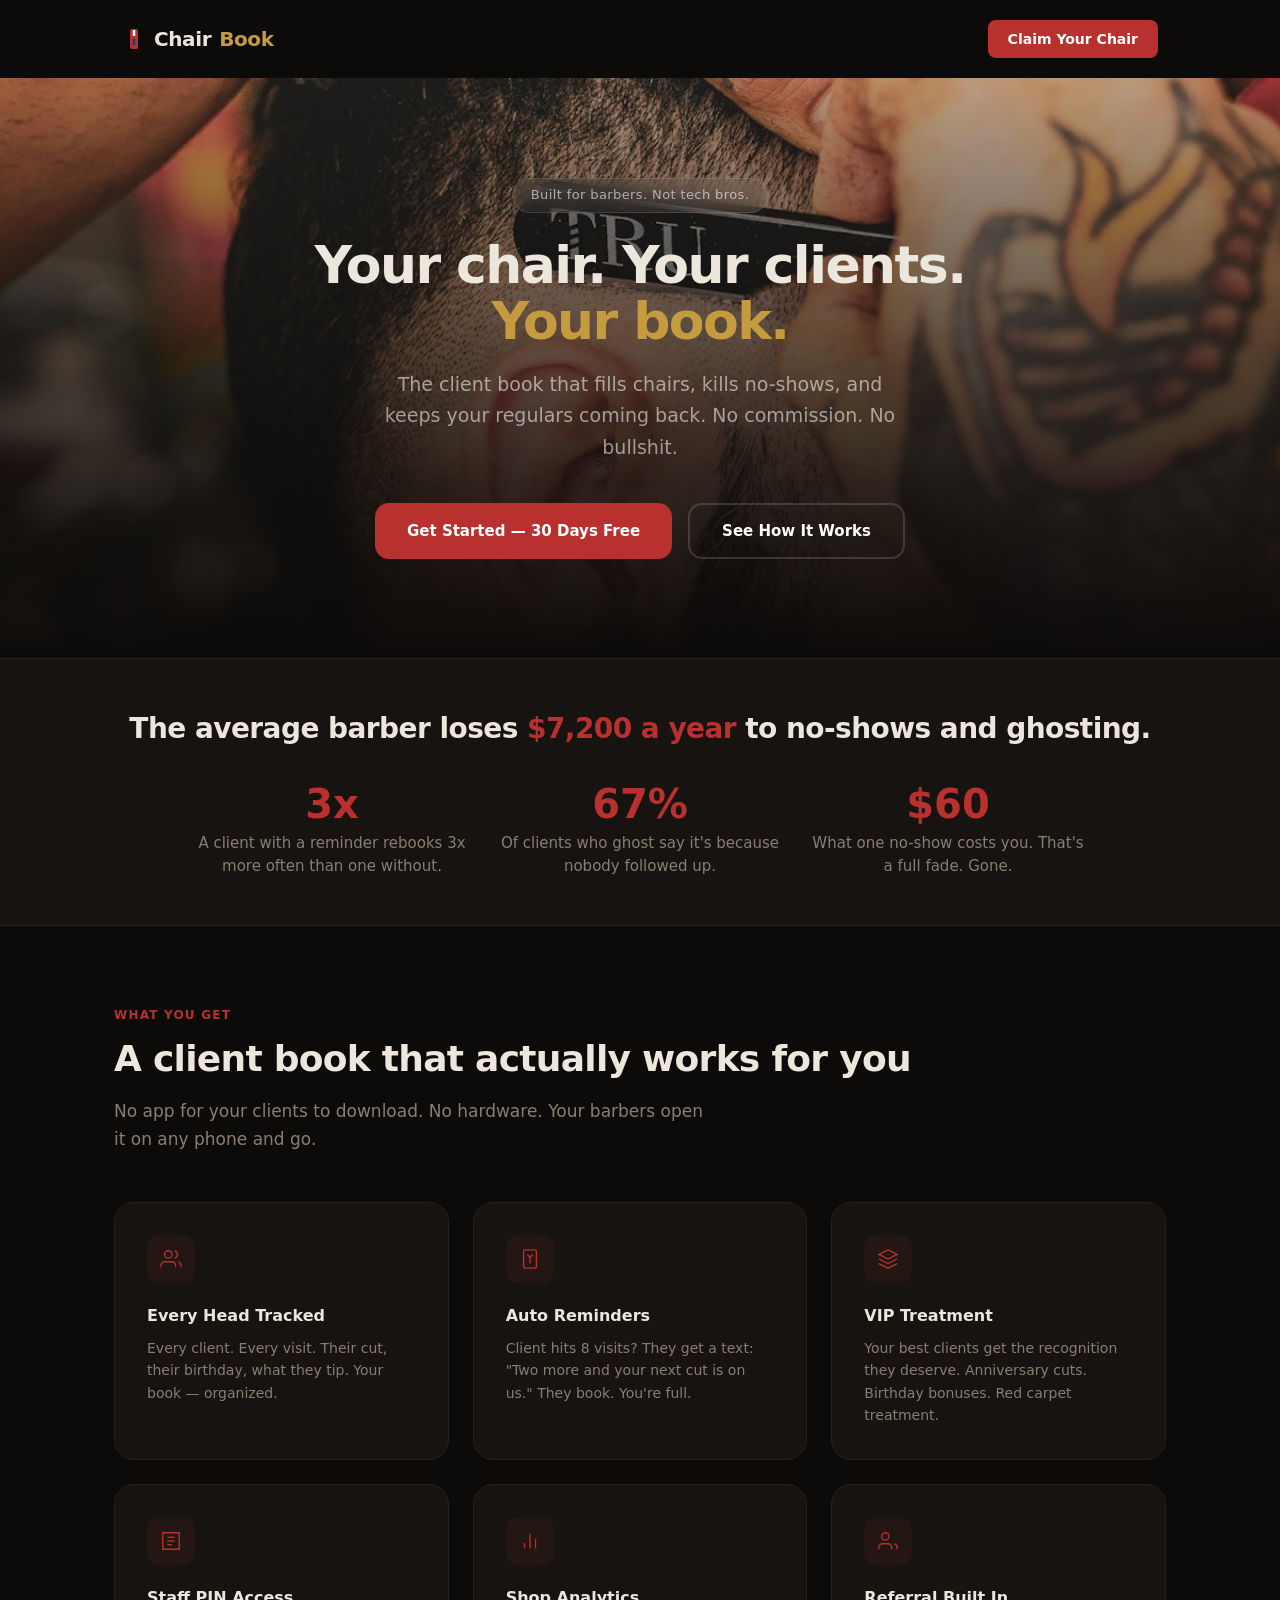
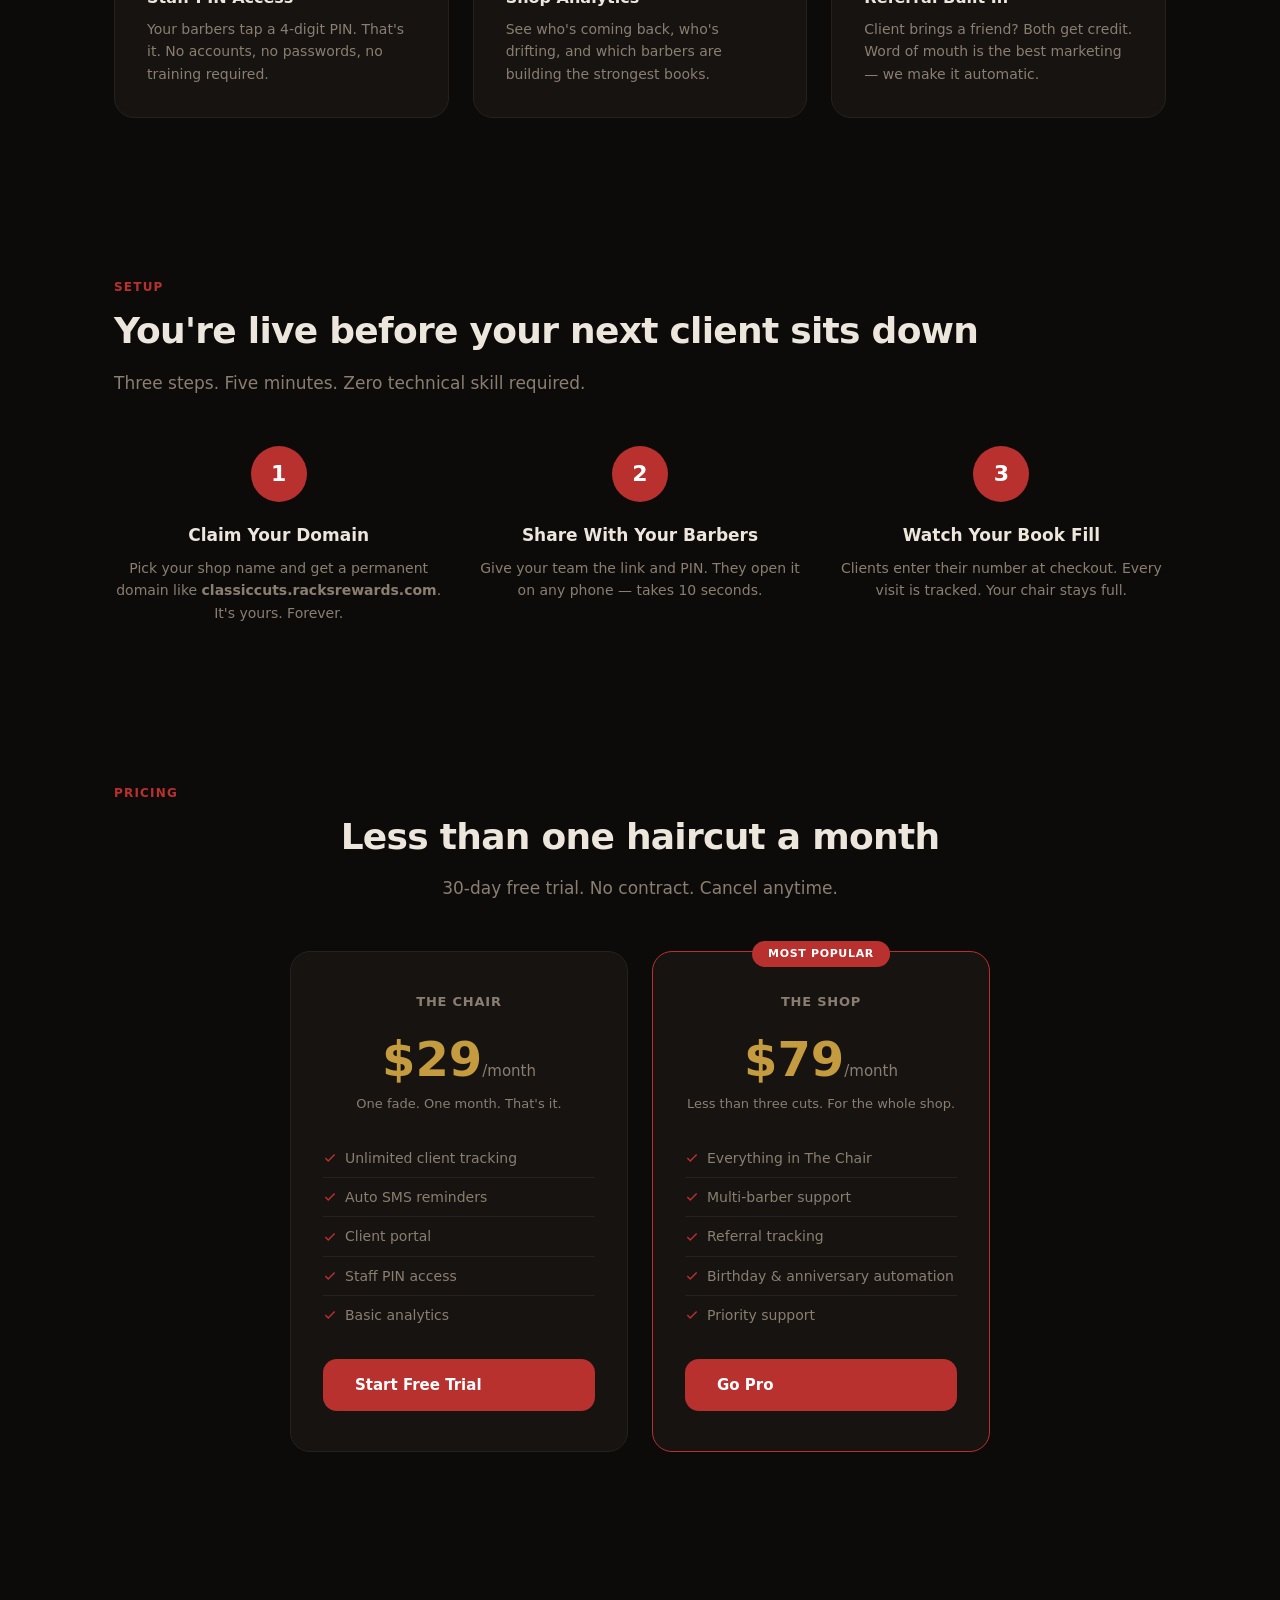
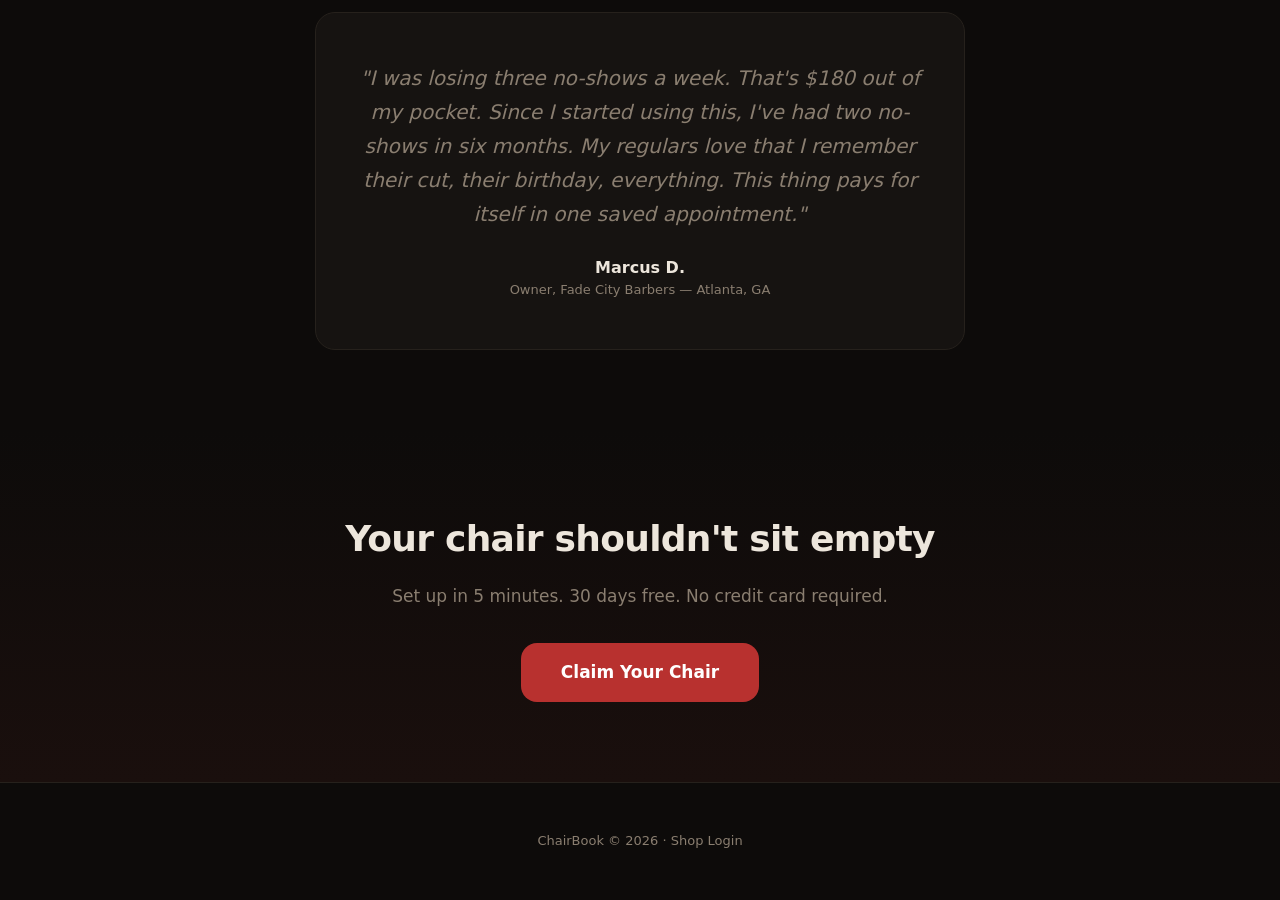
==== commit b60cfee3: "Subdomain onboarding: barbers get permanent yourshop.racksrewards.com" ====
--- a/index.html
+++ b/index.html
@@ -327,8 +327,8 @@
   <div class="steps">
     <div class="step">
       <div class="step-num">1</div>
-      <h4>Claim Your Shop</h4>
-      <p>Enter your shop name and email. Set a staff PIN. That's the whole setup.</p>
+      <h4>Claim Your Domain</h4>
+      <p>Pick your shop name and get a permanent domain like <strong>classiccuts.racksrewards.com</strong>. It's yours. Forever.</p>
     </div>
     <div class="step">
       <div class="step-num">2</div>
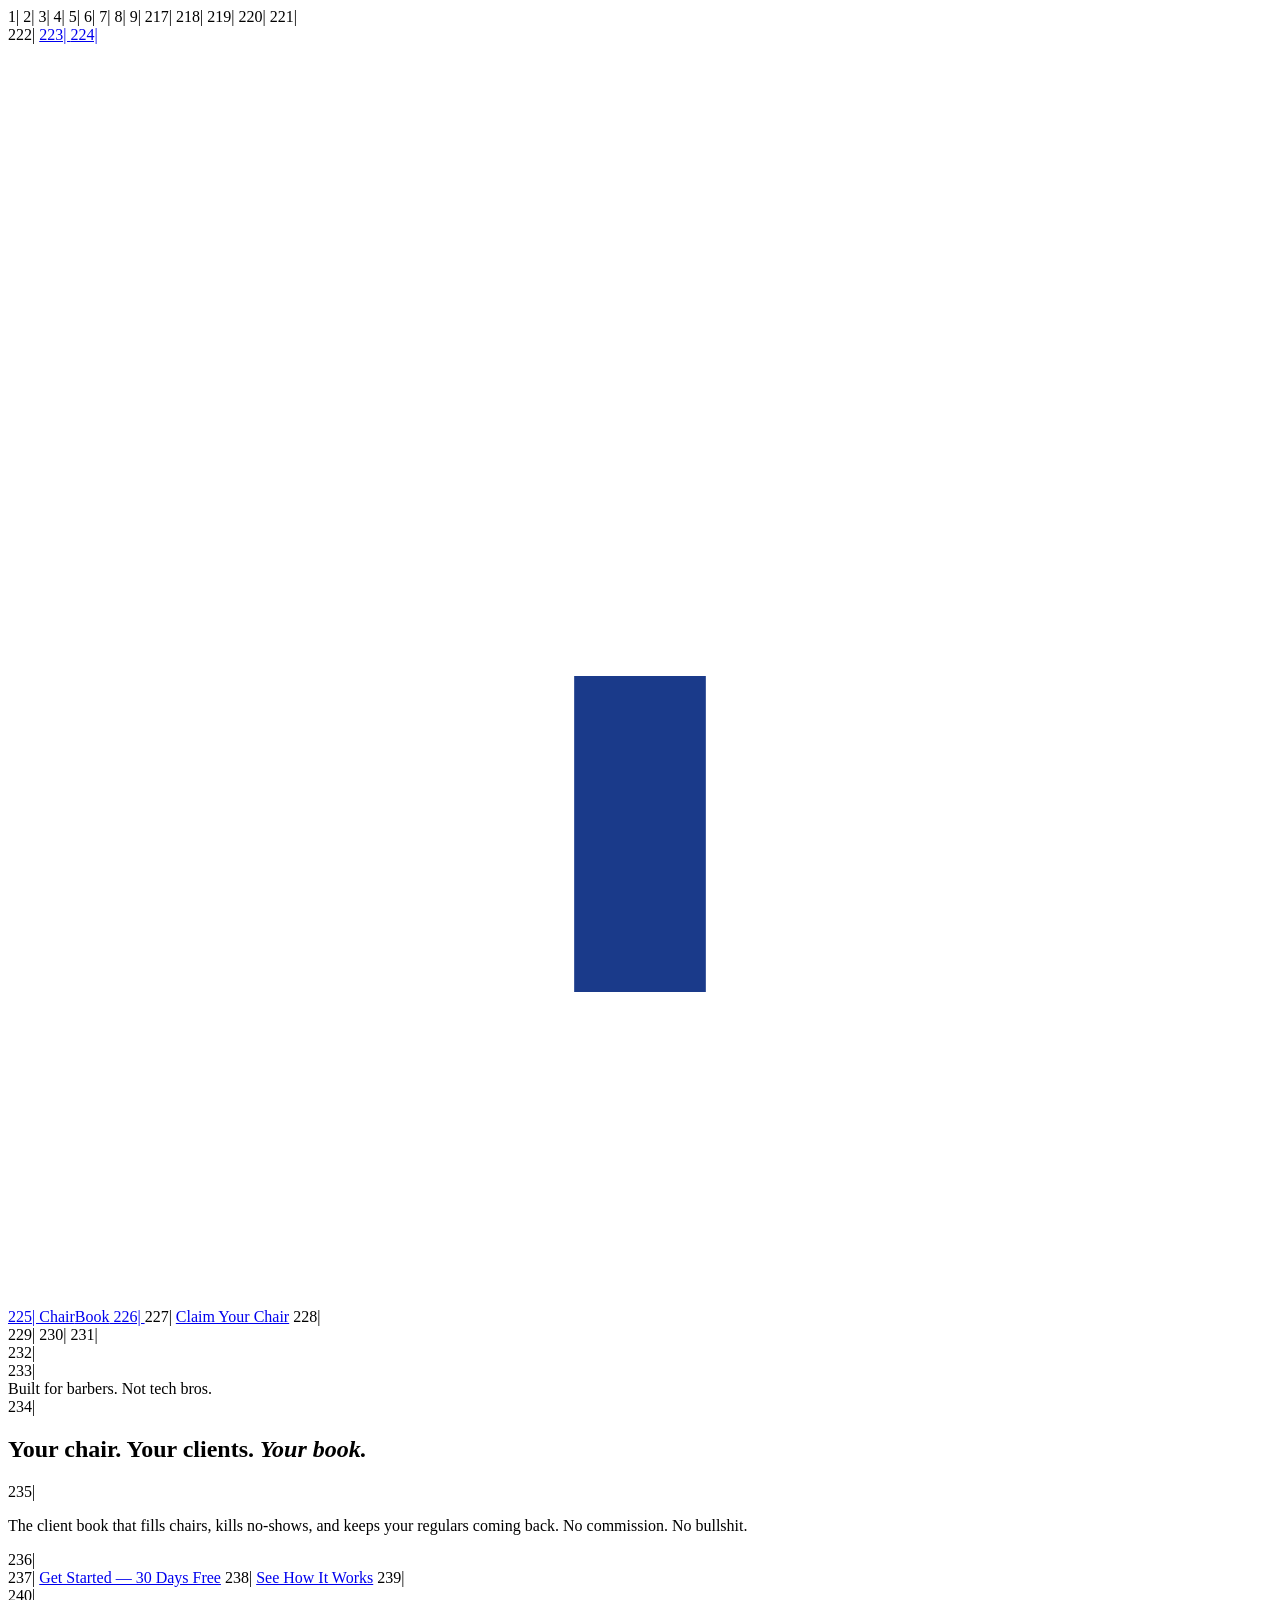
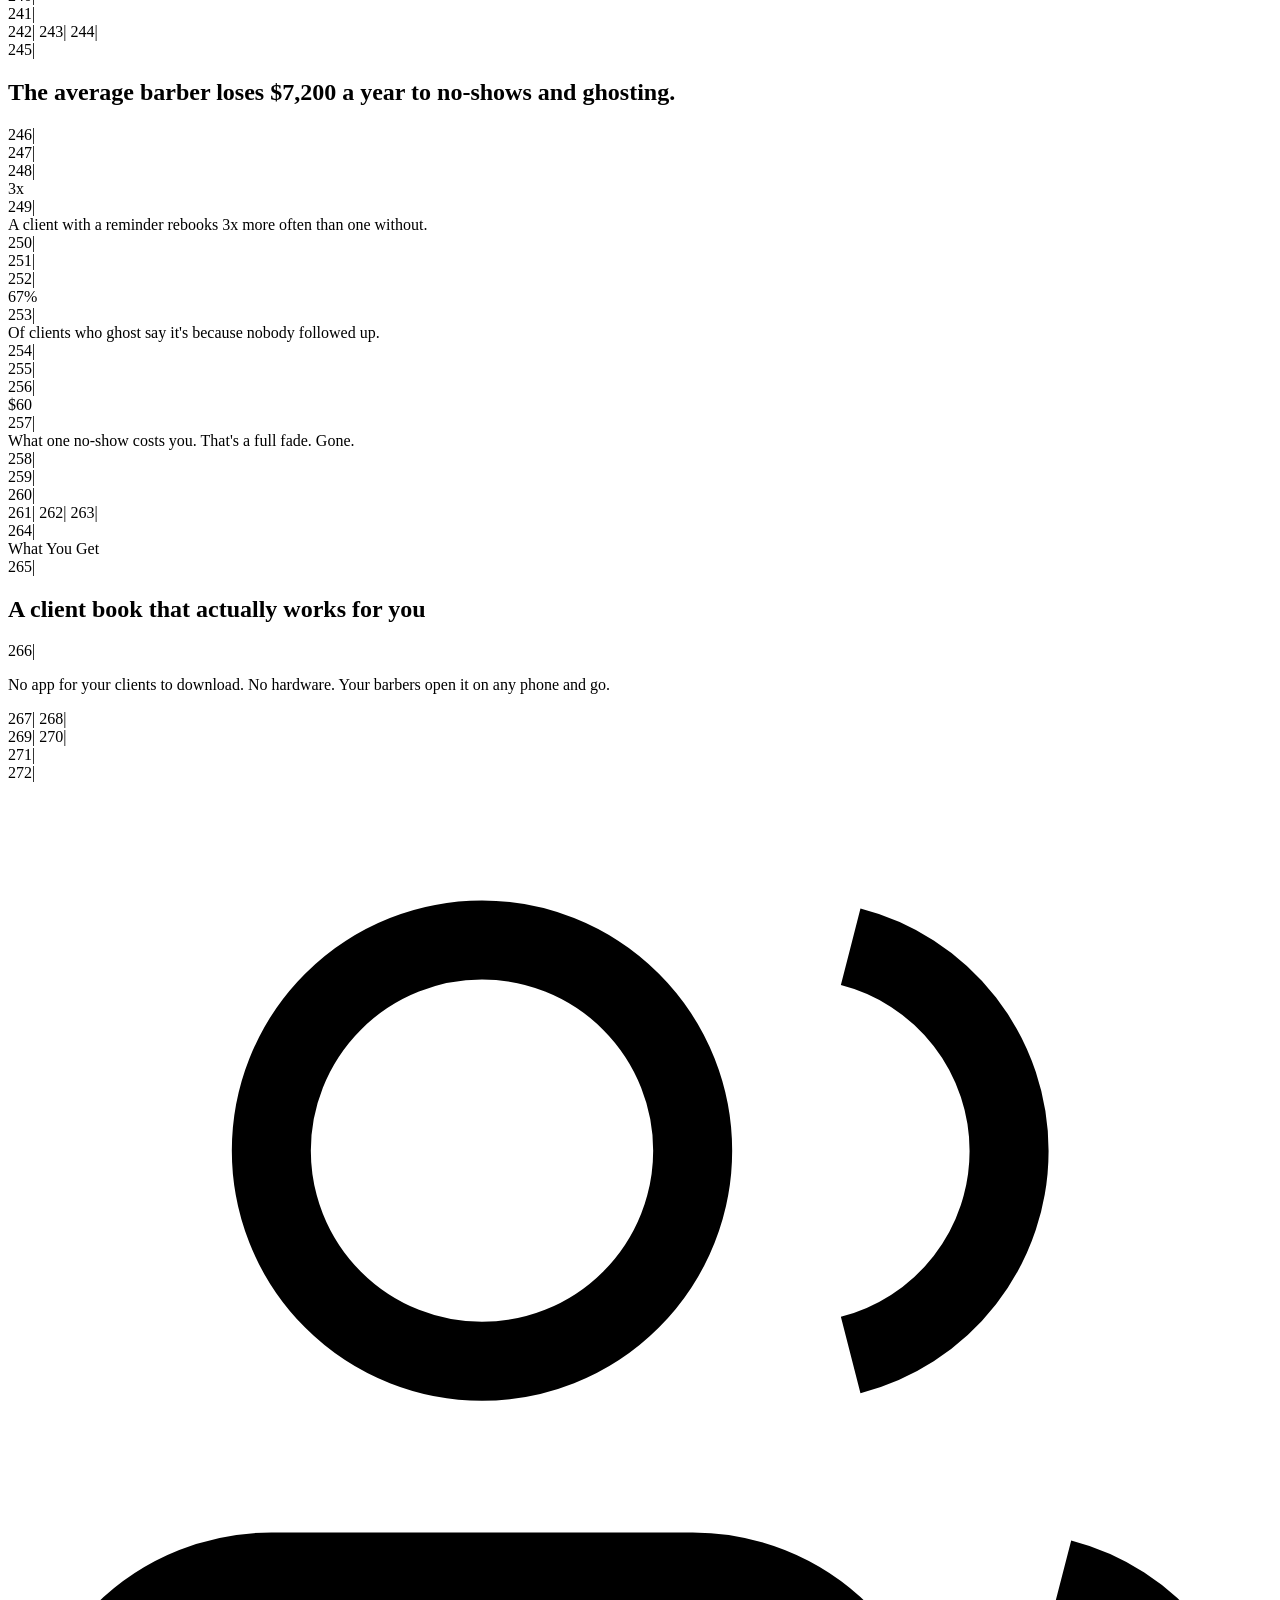
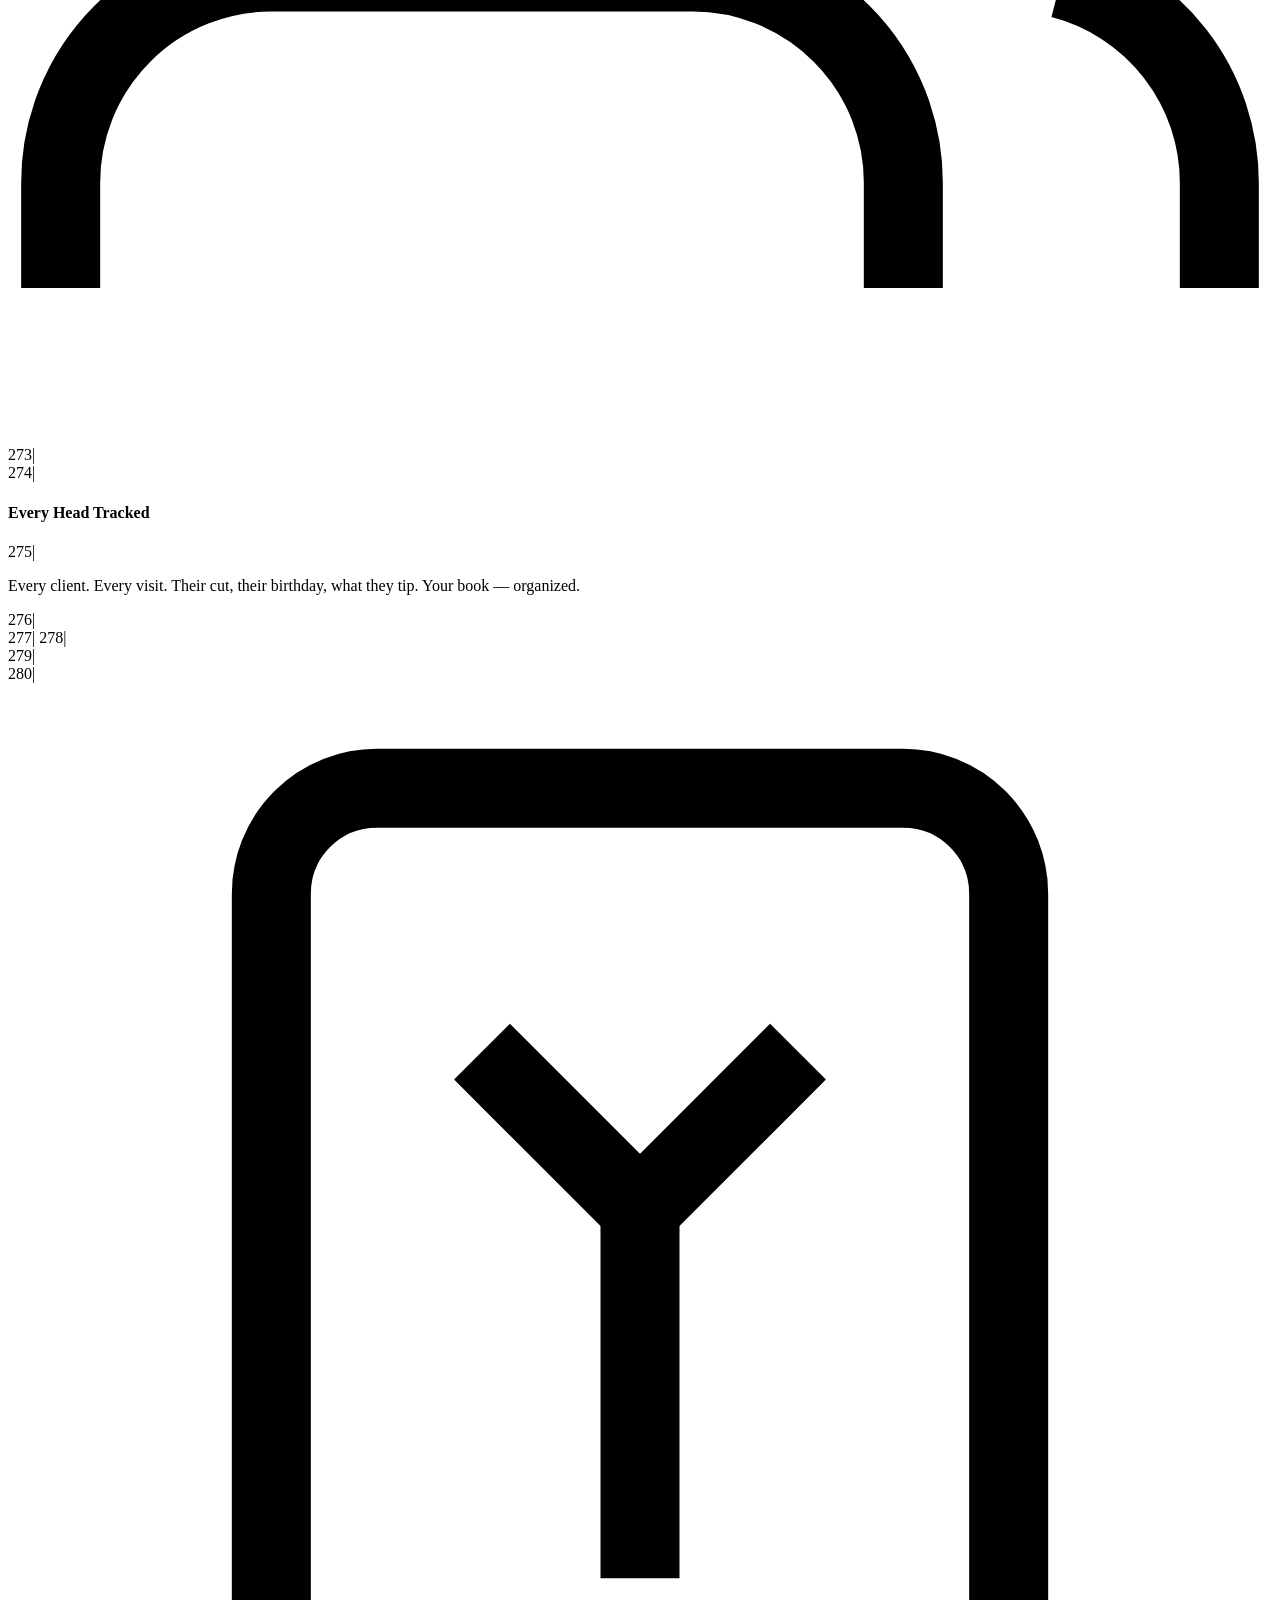
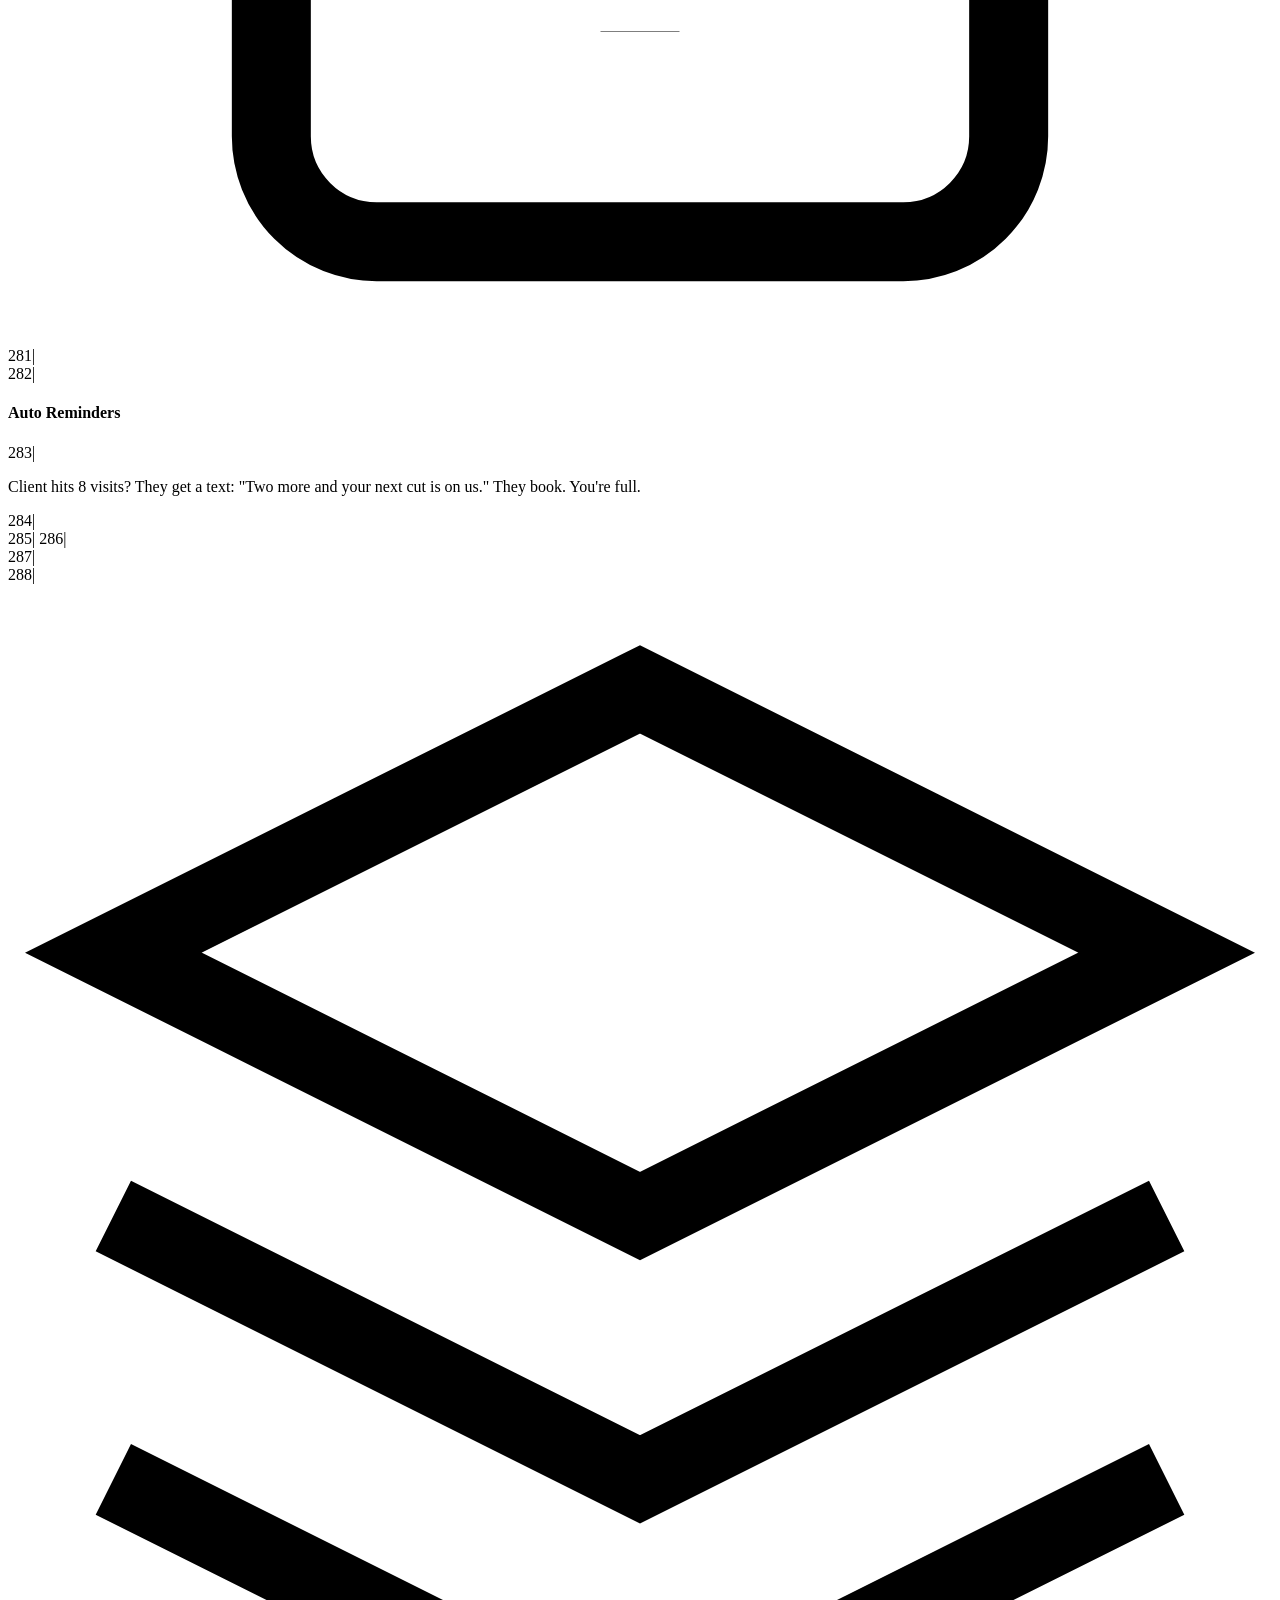
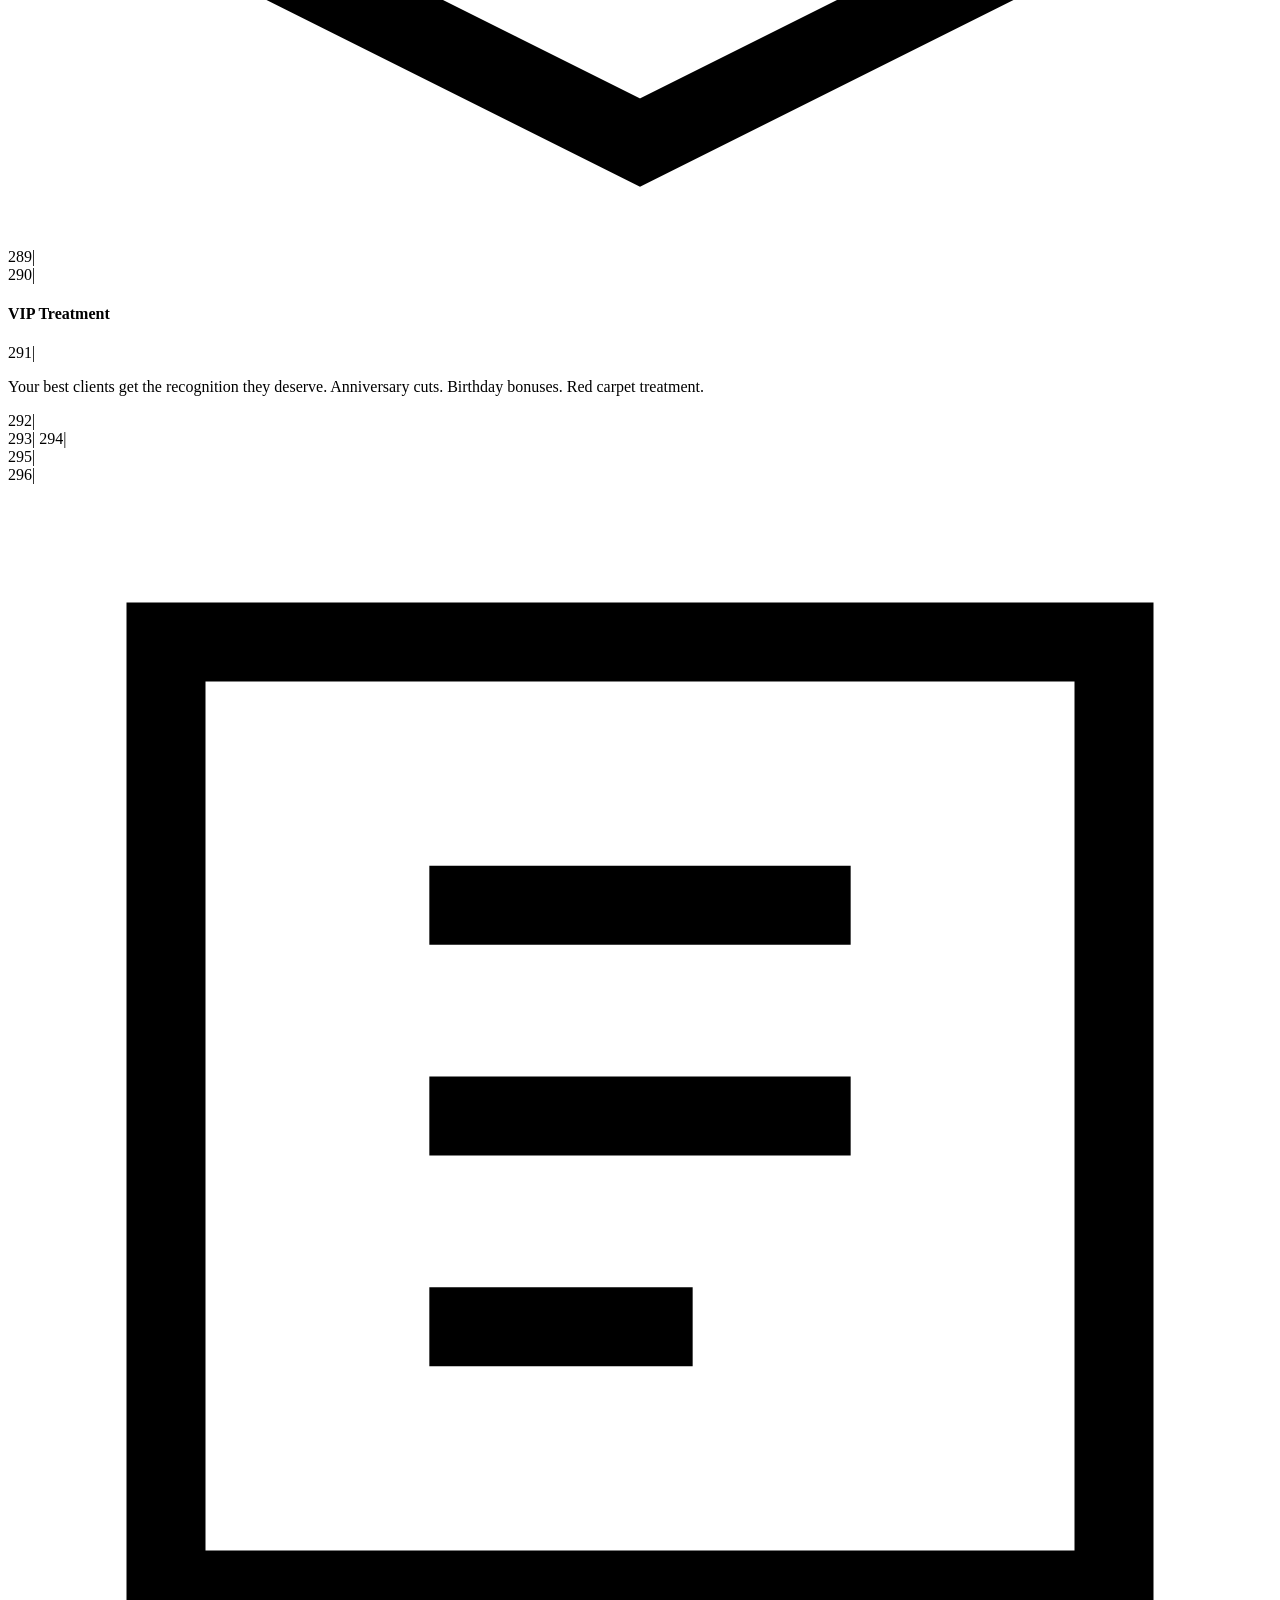
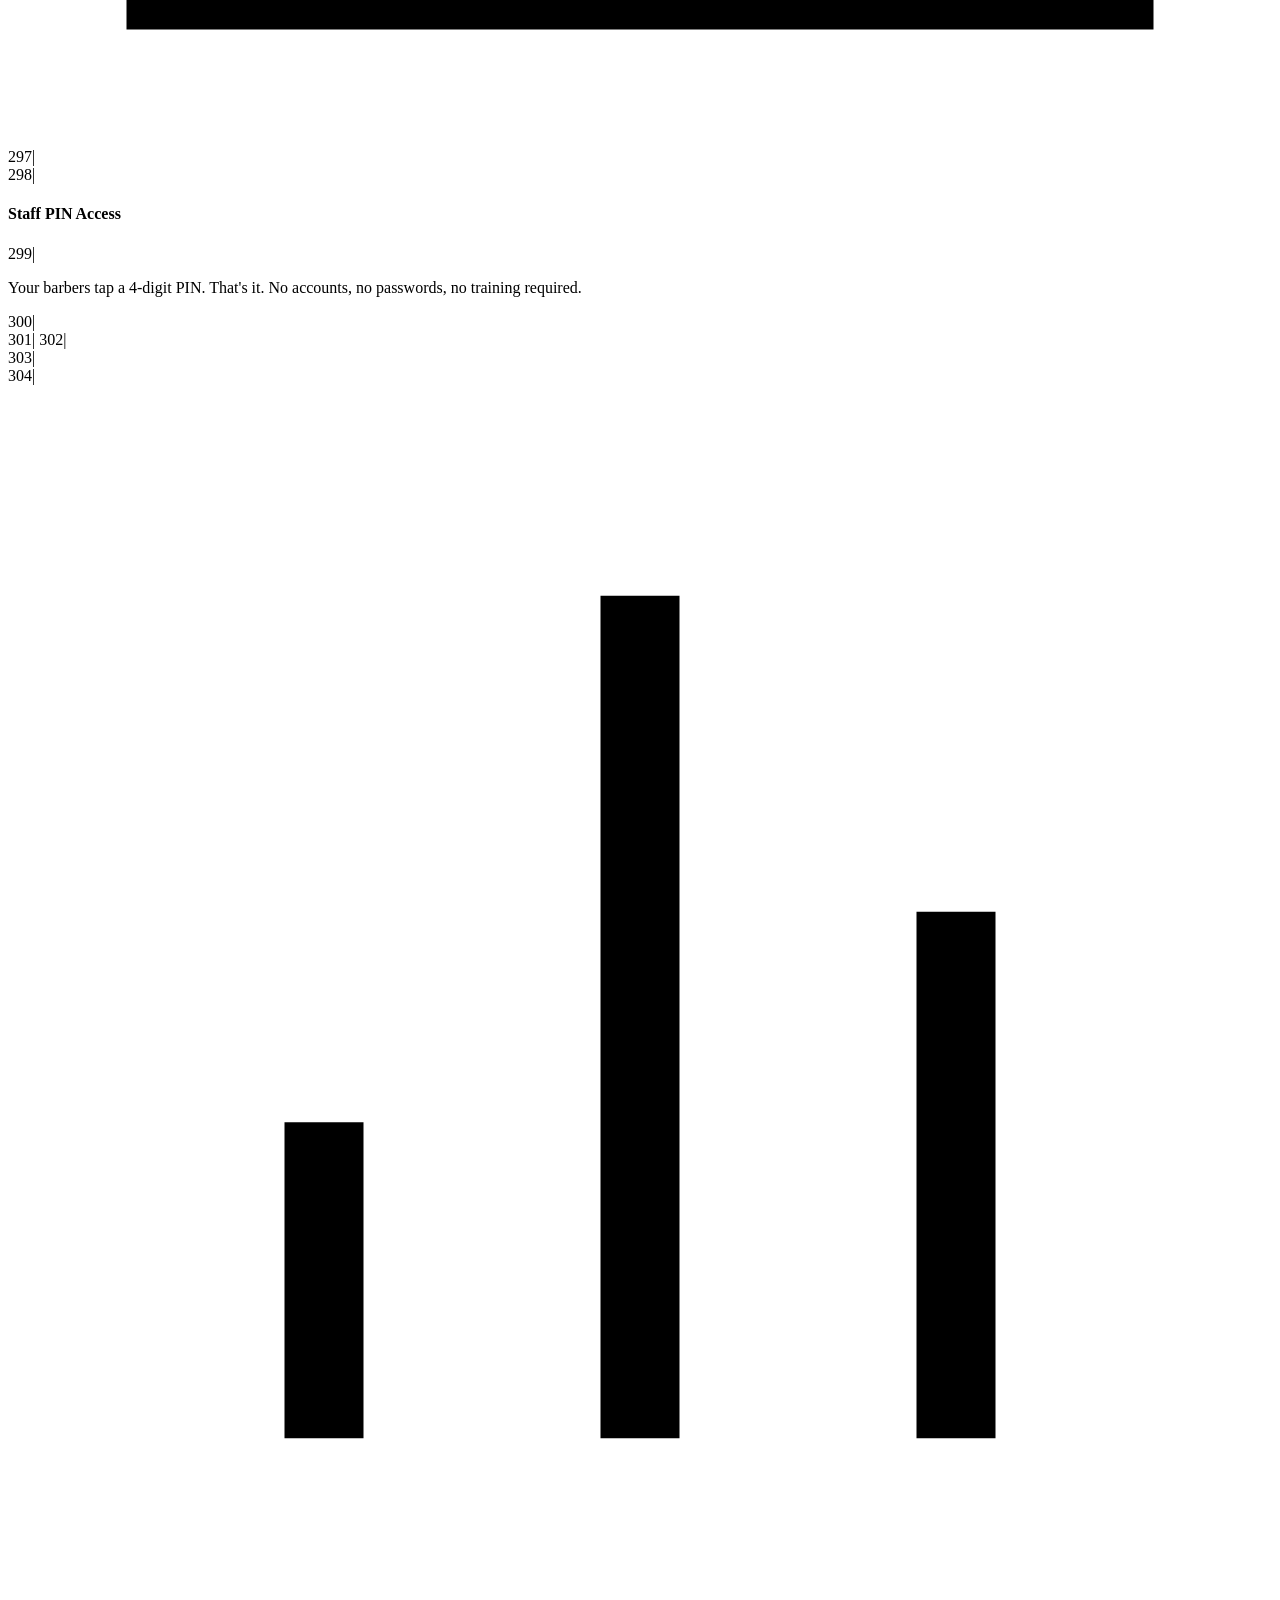
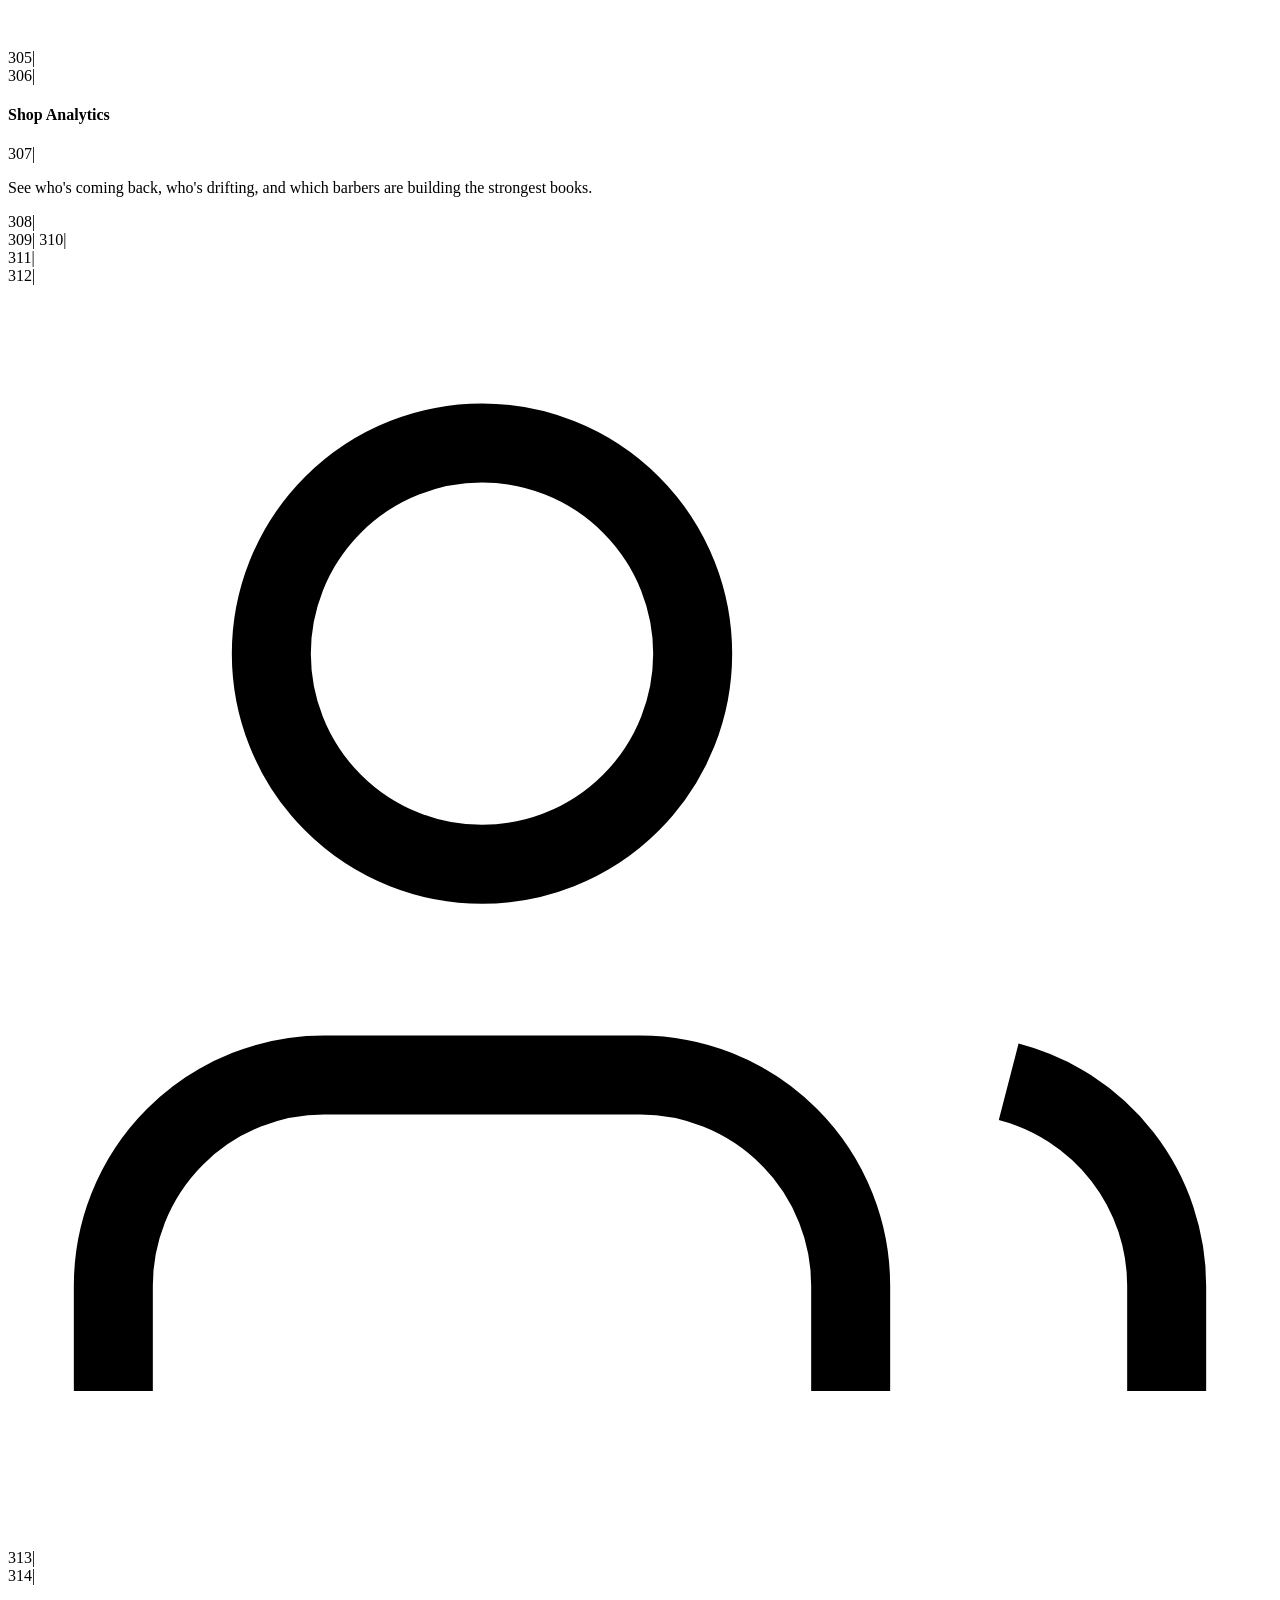
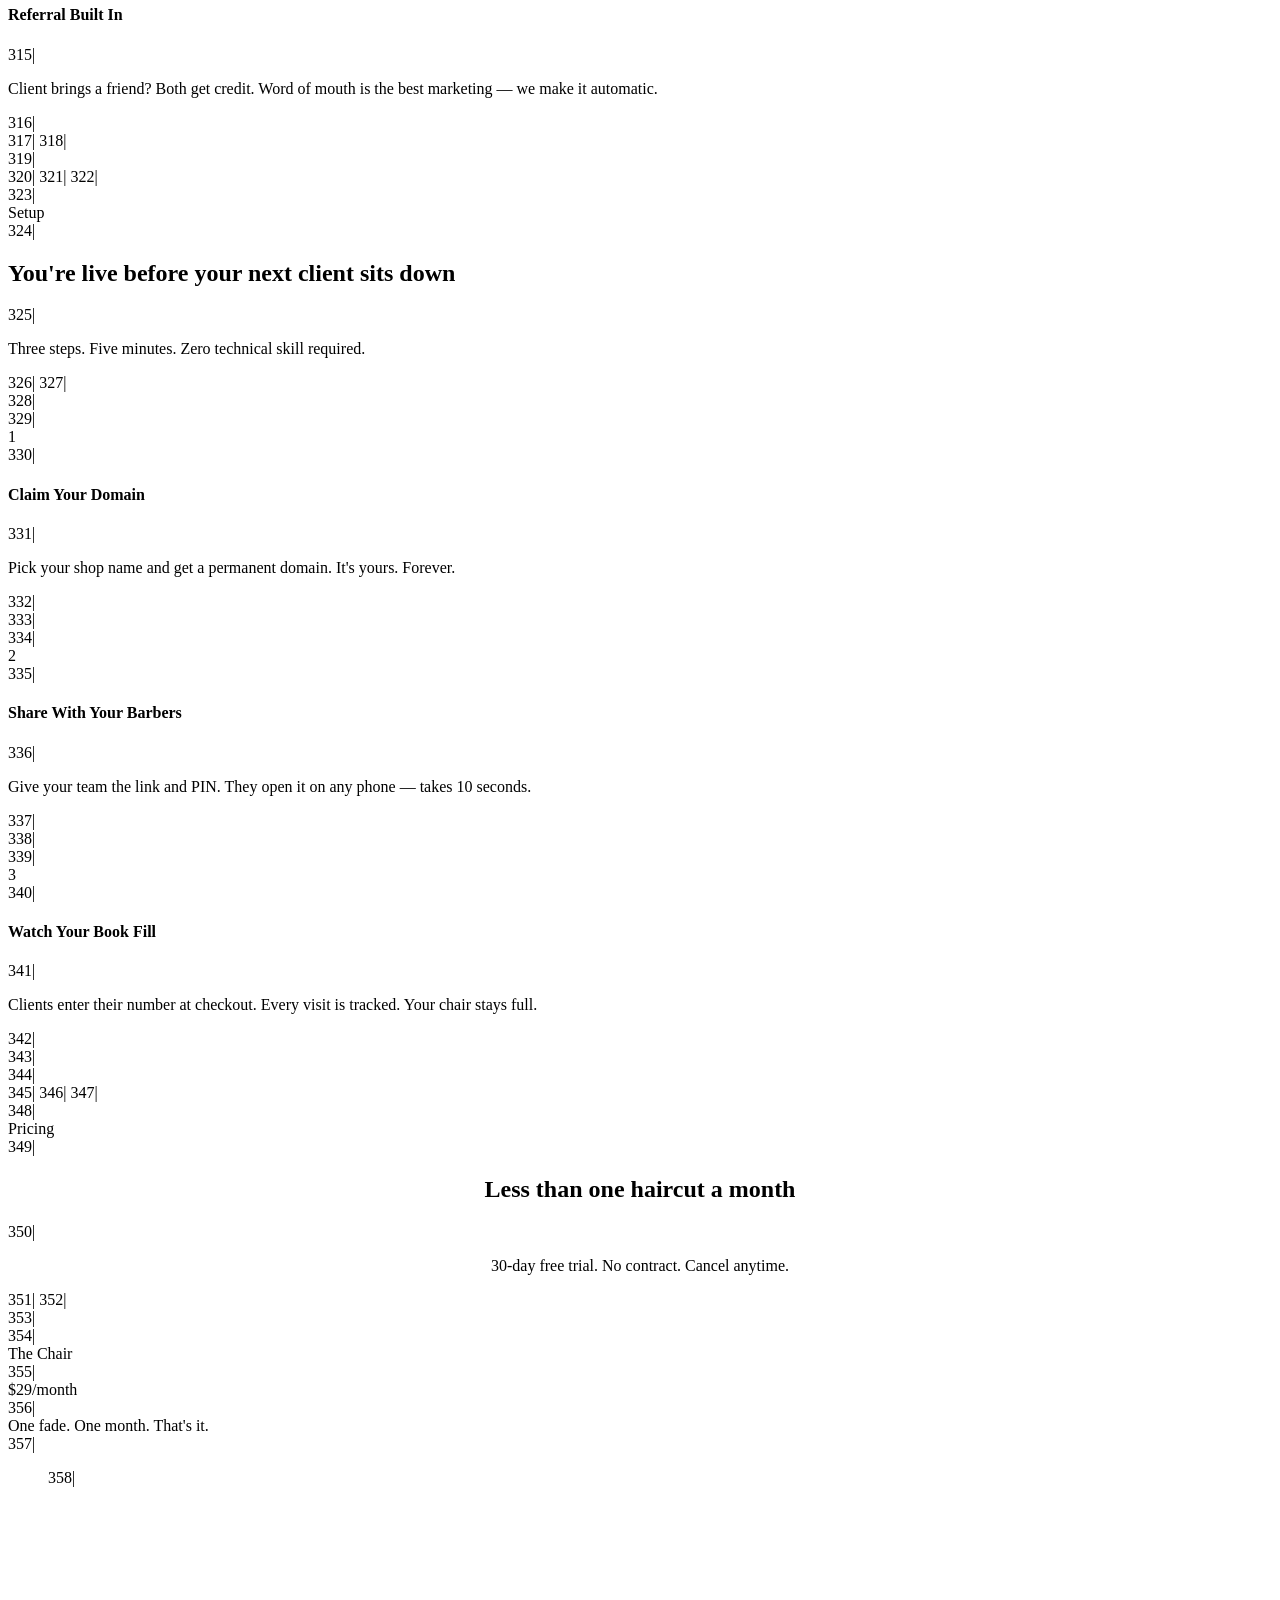
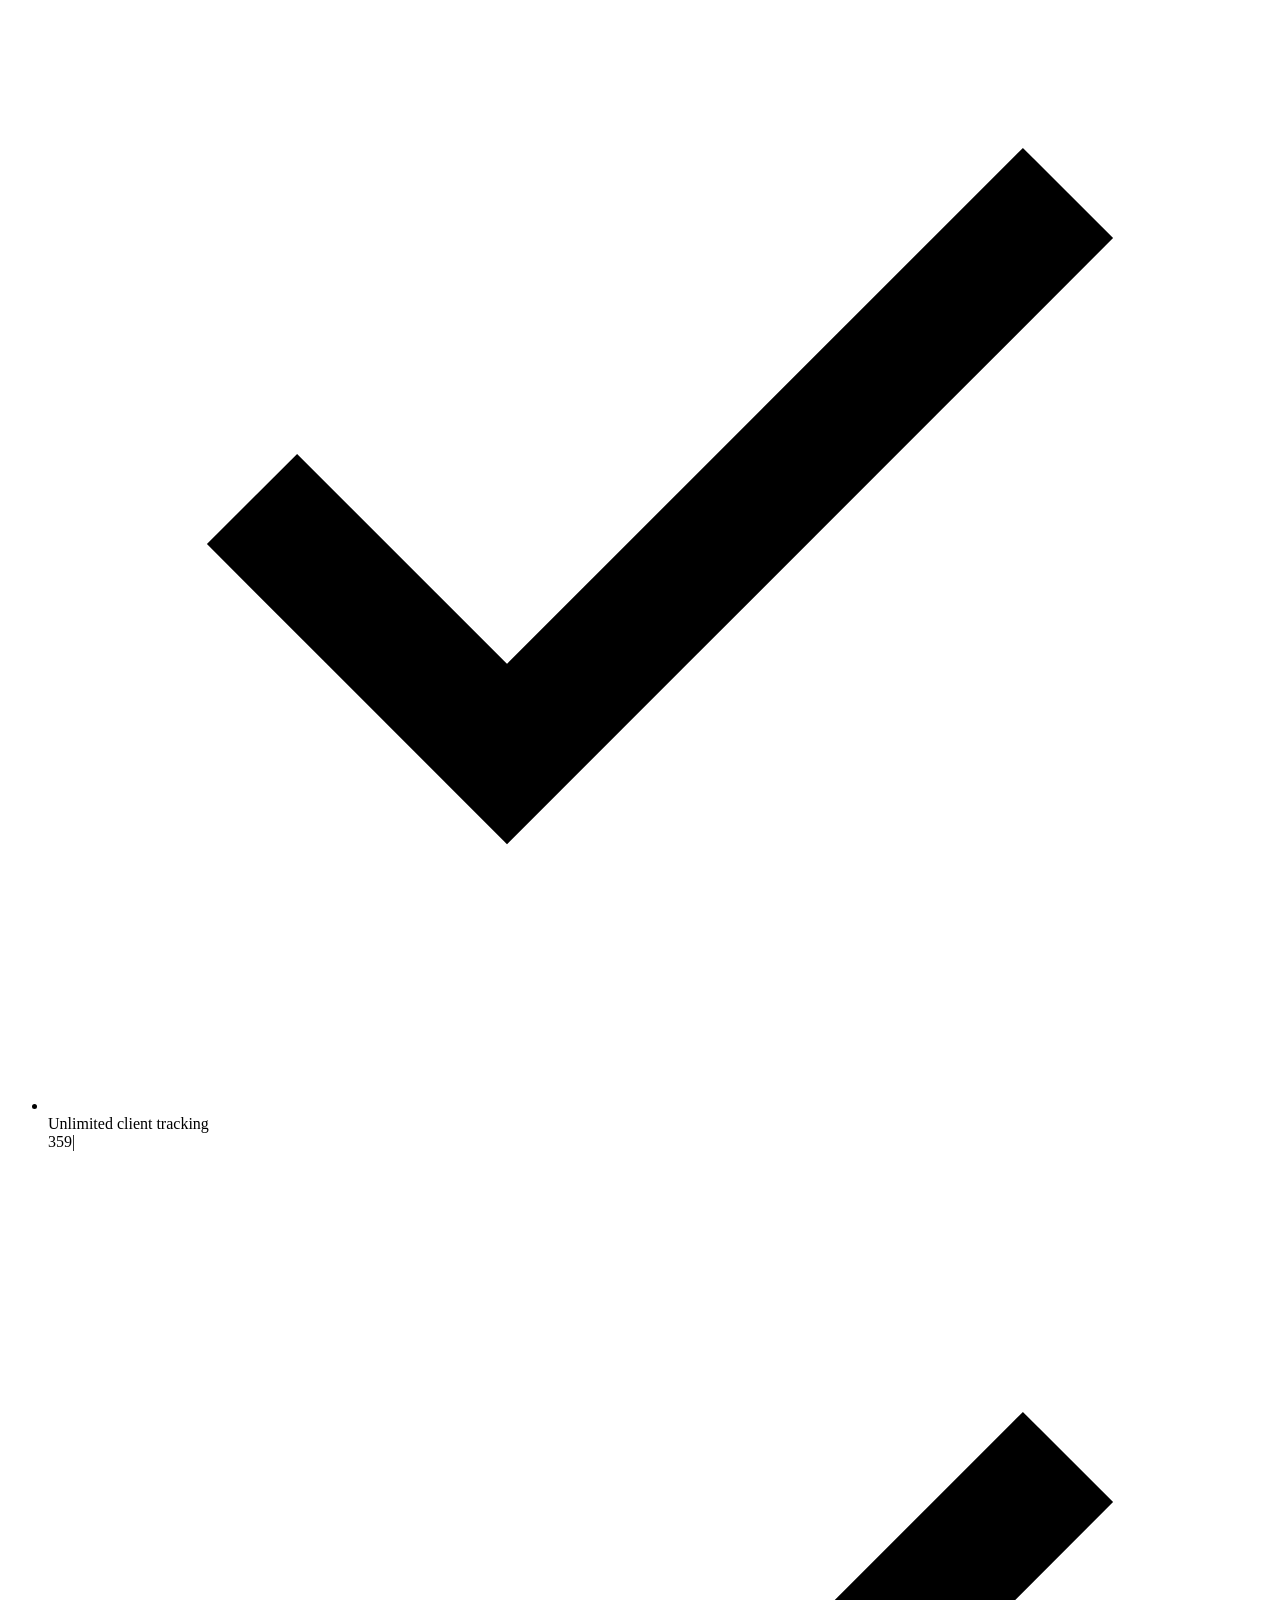
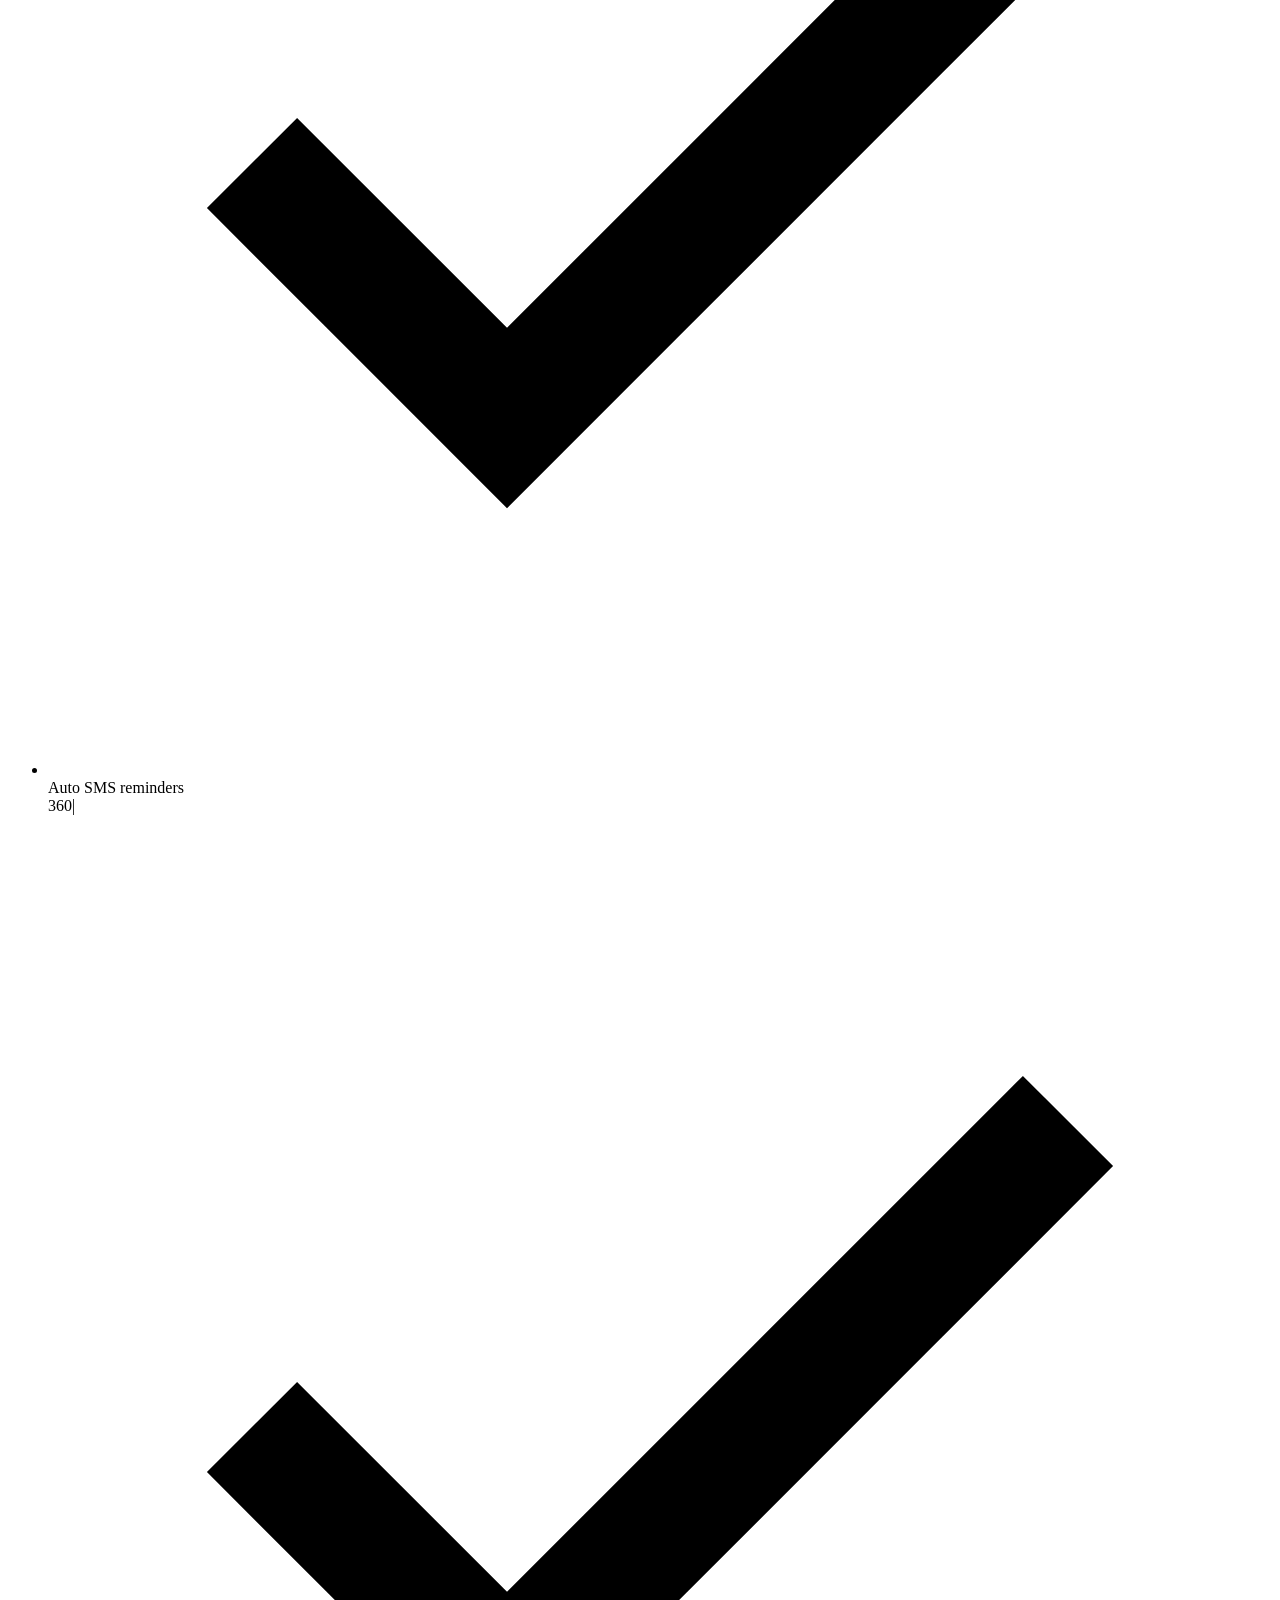
==== commit 19d311dd: "ChairBook domain is configurable — separate from racksrewards.com. Set DOMAIN in app.js + admin.html" ====
--- a/index.html
+++ b/index.html
@@ -1,404 +1,405 @@
-<!DOCTYPE html>
-<html lang="en">
-<head>
-<meta charset="UTF-8">
-<meta name="viewport" content="width=device-width, initial-scale=1.0, viewport-fit=cover">
-<meta name="theme-color" content="#0d0b0a">
-<meta name="description" content="ChairBook — The client book that keeps barbers booked. Track every head, kill no-shows, never lose a regular.">
-<title>ChairBook — Your Clients. Your Chair.</title>
-<style>
-*,*::before,*::after{box-sizing:border-box;margin:0;padding:0}
-
-:root{
-  --bg:#0d0b0a;
-  --bg-card:#161311;
-  --border:#26211c;
-  --text:#ede6dc;
-  --text-muted:#8a7e70;
-  --accent:#b8312f;
-  --accent-hover:#c9403e;
-  --gold:#c49b3f;
-  --cream:#f5f0e8;
-  --radius:14px;
-  --radius-lg:20px;
-}
-
-body{
-  background:var(--bg);
-  color:var(--text);
-  font-family:-apple-system,BlinkMacSystemFont,'Segoe UI',system-ui,sans-serif;
-  line-height:1.6;
-  -webkit-font-smoothing:antialiased;
-}
-
-img{max-width:100%;display:block}
-
-/* ── NAV ── */
-.nav{
-  display:flex;align-items:center;justify-content:space-between;
-  padding:1.25rem 2rem;max-width:1100px;margin:0 auto;
-}
-.nav-logo{
-  font-weight:900;font-size:1.25rem;letter-spacing:-0.02em;
-  color:var(--text);text-decoration:none;
-  display:flex;align-items:center;gap:0.5rem;
-}
-.nav-logo svg{width:24px;height:24px}
-.nav-logo span{color:var(--gold)}
-.nav-cta{
-  padding:0.5rem 1.25rem;background:var(--accent);color:#fff;
-  border-radius:8px;font-size:0.875rem;font-weight:700;text-decoration:none;
-  transition:background 0.2s;
-}
-.nav-cta:hover{background:var(--accent-hover)}
-
-/* ── HERO ── */
-.hero{
-  position:relative;padding:6rem 1.5rem;text-align:center;
-  background:linear-gradient(180deg,rgba(13,11,10,0.25) 0%,rgba(13,11,10,0.85) 70%,var(--bg) 100%),
-             url('images/hero-barber.jpg') center/cover no-repeat;
-  min-height:580px;display:flex;align-items:center;justify-content:center;
-}
-.hero-content{max-width:680px;position:relative;z-index:1}
-.hero-badge{
-  display:inline-block;padding:0.375rem 1.125rem;margin-bottom:1.5rem;
-  border:1px solid rgba(255,255,255,0.12);border-radius:50px;
-  font-size:0.8125rem;color:rgba(255,255,255,0.6);
-  backdrop-filter:blur(10px);background:rgba(255,255,255,0.04);
-  letter-spacing:0.03em;
-}
-.hero h1{
-  font-size:3.25rem;font-weight:900;line-height:1.08;letter-spacing:-0.03em;
-  margin-bottom:1.25rem;
-}
-.hero h1 em{font-style:normal;color:var(--gold)}
-.hero p{
-  font-size:1.1875rem;color:rgba(255,255,255,0.55);
-  max-width:520px;margin:0 auto 2.5rem;line-height:1.65;
-}
-.hero-actions{display:flex;gap:1rem;justify-content:center;flex-wrap:wrap}
-
-.btn{
-  display:inline-flex;align-items:center;gap:0.5rem;
-  padding:0.875rem 2rem;border-radius:var(--radius);font-weight:700;
-  font-size:0.9375rem;text-decoration:none;transition:all 0.2s;cursor:pointer;border:none;
-}
-.btn-primary{background:var(--accent);color:#fff}
-.btn-primary:hover{background:var(--accent-hover);transform:translateY(-1px)}
-.btn-outline{
-  background:transparent;border:2px solid rgba(255,255,255,0.15);color:#fff;
-}
-.btn-outline:hover{background:rgba(255,255,255,0.04)}
-
-/* ── SECTION ── */
-.section{padding:5rem 1.5rem;max-width:1100px;margin:0 auto}
-.section-label{
-  text-transform:uppercase;letter-spacing:0.1em;font-size:0.75rem;
-  font-weight:700;color:var(--accent);margin-bottom:0.75rem;
-}
-.section h2{font-size:2.25rem;font-weight:900;letter-spacing:-0.02em;margin-bottom:1rem;line-height:1.2}
-.section p.sub{color:var(--text-muted);font-size:1.0625rem;max-width:600px;margin-bottom:3rem;line-height:1.7}
-
-/* ── PAIN STRIP ── */
-.pain-strip{
-  background:var(--bg-card);border-top:1px solid var(--border);
-  border-bottom:1px solid var(--border);padding:3rem 1.5rem;text-align:center;
-}
-.pain-strip h2{font-size:1.75rem;font-weight:800;margin-bottom:2rem;letter-spacing:-0.02em}
-.pain-strip h2 span{color:var(--accent)}
-.pain-grid{
-  display:grid;grid-template-columns:repeat(3,1fr);gap:1.5rem;
-  max-width:900px;margin:0 auto;
-}
-.pain-item{text-align:center}
-.pain-item .num{
-  font-size:2.5rem;font-weight:900;color:var(--accent);line-height:1;
-  margin-bottom:0.5rem;
-}
-.pain-item .label{font-size:0.9375rem;color:var(--text-muted);line-height:1.5}
-
-/* ── FEATURES ── */
-.features-grid{
-  display:grid;grid-template-columns:repeat(3,1fr);gap:1.5rem;
-}
-.feature-card{
-  background:var(--bg-card);border:1px solid var(--border);
-  border-radius:var(--radius-lg);padding:2rem;
-  transition:border-color 0.2s;
-}
-.feature-card:hover{border-color:var(--accent)}
-.feature-icon{
-  width:48px;height:48px;border-radius:12px;
-  background:rgba(184,49,47,0.08);color:var(--accent);
-  display:flex;align-items:center;justify-content:center;
-  margin-bottom:1.25rem;
-}
-.feature-icon svg{width:22px;height:22px}
-.feature-card h4{font-size:1rem;font-weight:700;margin-bottom:0.5rem}
-.feature-card p{font-size:0.875rem;color:var(--text-muted);line-height:1.6}
-
-/* ── HOW IT WORKS ── */
-.steps{display:grid;grid-template-columns:repeat(3,1fr);gap:2rem;text-align:center}
-.step-num{
-  width:56px;height:56px;border-radius:50%;background:var(--accent);
-  color:#fff;font-size:1.375rem;font-weight:900;
-  display:flex;align-items:center;justify-content:center;
-  margin:0 auto 1.25rem;
-}
-.step h4{font-size:1.0625rem;font-weight:700;margin-bottom:0.5rem}
-.step p{font-size:0.875rem;color:var(--text-muted);line-height:1.6}
-
-/* ── PRICING ── */
-.pricing-grid{display:grid;grid-template-columns:repeat(2,1fr);gap:1.5rem;max-width:700px;margin:0 auto}
-.pricing-card{
-  background:var(--bg-card);border:1px solid var(--border);
-  border-radius:var(--radius-lg);padding:2.5rem 2rem;text-align:center;
-}
-.pricing-card.featured{border-color:var(--accent);position:relative}
-.pricing-card.featured::before{
-  content:'MOST POPULAR';position:absolute;top:-11px;left:50%;transform:translateX(-50%);
-  background:var(--accent);color:#fff;font-size:0.6875rem;font-weight:700;
-  padding:0.25rem 1rem;border-radius:50px;letter-spacing:0.06em;
-}
-.pricing-card .plan{font-size:0.8125rem;text-transform:uppercase;letter-spacing:0.06em;color:var(--text-muted);font-weight:700;margin-bottom:0.5rem}
-.pricing-card .price{font-size:3rem;font-weight:900;color:var(--gold)}
-.pricing-card .price span{font-size:0.9375rem;color:var(--text-muted);font-weight:400}
-.pricing-card .haircut-anchor{font-size:0.8125rem;color:var(--text-muted);margin-top:-0.25rem;margin-bottom:1.25rem}
-.pricing-card ul{list-style:none;text-align:left;margin:1.5rem 0}
-.pricing-card ul li{padding:0.5rem 0;font-size:0.875rem;color:var(--text-muted);border-bottom:1px solid var(--border);display:flex;align-items:center;gap:0.5rem}
-.pricing-card ul li:last-child{border-bottom:none}
-.pricing-card ul li svg{width:14px;height:14px;color:var(--accent);flex-shrink:0}
-
-/* ── TESTIMONIAL ── */
-.testimonial{
-  background:var(--bg-card);border:1px solid var(--border);
-  border-radius:var(--radius-lg);padding:3rem 2rem;text-align:center;max-width:650px;margin:0 auto;
-}
-.testimonial .quote{font-size:1.25rem;font-style:italic;color:var(--text-muted);line-height:1.7;margin-bottom:1.5rem}
-.testimonial .author{font-weight:700;color:var(--text)}
-.testimonial .role{font-size:0.8125rem;color:var(--text-muted)}
-
-/* ── CTA ── */
-.cta{
-  text-align:center;padding:5rem 1.5rem;
-  background:linear-gradient(180deg,var(--bg) 0%,#1a0f0d 100%);
-}
-.cta h2{font-size:2.25rem;font-weight:900;margin-bottom:1rem;letter-spacing:-0.02em}
-.cta p{color:var(--text-muted);margin-bottom:2rem;font-size:1.0625rem}
-.cta .btn-primary{padding:1rem 2.5rem;font-size:1.0625rem;border-radius:16px}
-
-/* ── FOOTER ── */
-.footer{
-  padding:3rem 1.5rem;text-align:center;
-  border-top:1px solid var(--border);color:var(--text-muted);
-  font-size:0.8125rem;
-}
-.footer a{color:var(--text-muted);text-decoration:none}
-
-/* ── MOBILE ── */
-@media(max-width:768px){
-  .hero h1{font-size:2rem}
-  .hero p{font-size:1rem}
-  .features-grid{grid-template-columns:1fr}
-  .steps{grid-template-columns:1fr;gap:1.5rem}
-  .pricing-grid{grid-template-columns:1fr}
-  .section h2{font-size:1.75rem}
-  .nav{padding:1rem 1.25rem}
-  .pain-grid{grid-template-columns:1fr;gap:2rem}
-}
-
-@media(max-width:480px){
-  .hero{padding:4rem 1.25rem;min-height:440px}
-  .hero h1{font-size:1.625rem}
-  .hero-actions{flex-direction:column}
-  .btn{width:100%;justify-content:center}
-}
-</style>
-</head>
-<body>
-
-<!-- NAV -->
-<nav class="nav">
-  <a href="/barber-app/" class="nav-logo">
-    <!-- barber pole SVG -->
-    <svg viewBox="0 0 24 24" fill="none"><rect x="8" y="2" width="8" height="20" rx="2" fill="var(--accent)"/><line x1="12" y1="3" x2="12" y2="9" stroke="#fff" stroke-width="2.5"/><line x1="12" y1="12" x2="12" y2="18" stroke="#1a3a8a" stroke-width="2.5"/><line x1="12" y1="10" x2="12" y2="10.01" stroke="#fff" stroke-width="2.5"/></svg>
-    Chair<span>Book</span>
-  </a>
-  <a href="admin.html" class="nav-cta">Claim Your Chair</a>
-</nav>
-
-<!-- HERO -->
-<section class="hero">
-  <div class="hero-content">
-    <div class="hero-badge">Built for barbers. Not tech bros.</div>
-    <h1>Your chair. Your clients. <em>Your book.</em></h1>
-    <p>The client book that fills chairs, kills no-shows, and keeps your regulars coming back. No commission. No bullshit.</p>
-    <div class="hero-actions">
-      <a href="admin.html" class="btn btn-primary">Get Started — 30 Days Free</a>
-      <a href="#how" class="btn btn-outline">See How It Works</a>
-    </div>
-  </div>
-</section>
-
-<!-- PAIN STRIP -->
-<section class="pain-strip">
-  <h2>The average barber loses <span>$7,200 a year</span> to no-shows and ghosting.</h2>
-  <div class="pain-grid">
-    <div class="pain-item">
-      <div class="num">3x</div>
-      <div class="label">A client with a reminder rebooks 3x more often than one without.</div>
-    </div>
-    <div class="pain-item">
-      <div class="num">67%</div>
-      <div class="label">Of clients who ghost say it's because nobody followed up.</div>
-    </div>
-    <div class="pain-item">
-      <div class="num">$60</div>
-      <div class="label">What one no-show costs you. That's a full fade. Gone.</div>
-    </div>
-  </div>
-</section>
-
-<!-- FEATURES -->
-<section class="section">
-  <div class="section-label">What You Get</div>
-  <h2>A client book that actually works for you</h2>
-  <p class="sub">No app for your clients to download. No hardware. Your barbers open it on any phone and go.</p>
-
-  <div class="features-grid">
-
-    <div class="feature-card">
-      <div class="feature-icon">
-        <svg viewBox="0 0 24 24" fill="none" stroke="currentColor" stroke-width="1.5"><path d="M17 21v-2a4 4 0 00-4-4H5a4 4 0 00-4 4v2"/><circle cx="9" cy="7" r="4"/><path d="M23 21v-2a4 4 0 00-3-3.87"/><path d="M16 3.13a4 4 0 010 7.75"/></svg>
-      </div>
-      <h4>Every Head Tracked</h4>
-      <p>Every client. Every visit. Their cut, their birthday, what they tip. Your book — organized.</p>
-    </div>
-
-    <div class="feature-card">
-      <div class="feature-icon">
-        <svg viewBox="0 0 24 24" fill="none" stroke="currentColor" stroke-width="1.5"><rect x="5" y="2" width="14" height="20" rx="2"/><line x1="12" y1="18" x2="12" y2="18.01"/><path d="M15 7l-3 3-3-3"/><path d="M12 10v7"/></svg>
-      </div>
-      <h4>Auto Reminders</h4>
-      <p>Client hits 8 visits? They get a text: "Two more and your next cut is on us." They book. You're full.</p>
-    </div>
-
-    <div class="feature-card">
-      <div class="feature-icon">
-        <svg viewBox="0 0 24 24" fill="none" stroke="currentColor" stroke-width="1.5"><path d="M12 2L2 7l10 5 10-5-10-5z"/><path d="M2 17l10 5 10-5"/><path d="M2 12l10 5 10-5"/></svg>
-      </div>
-      <h4>VIP Treatment</h4>
-      <p>Your best clients get the recognition they deserve. Anniversary cuts. Birthday bonuses. Red carpet treatment.</p>
-    </div>
-
-    <div class="feature-card">
-      <div class="feature-icon">
-        <svg viewBox="0 0 24 24" fill="none" stroke="currentColor" stroke-width="1.5"><path d="M3 3h18v18H3z"/><path d="M8 8h8"/><path d="M8 12h8"/><path d="M8 16h5"/></svg>
-      </div>
-      <h4>Staff PIN Access</h4>
-      <p>Your barbers tap a 4-digit PIN. That's it. No accounts, no passwords, no training required.</p>
-    </div>
-
-    <div class="feature-card">
-      <div class="feature-icon">
-        <svg viewBox="0 0 24 24" fill="none" stroke="currentColor" stroke-width="1.5"><line x1="18" y1="20" x2="18" y2="10"/><line x1="12" y1="20" x2="12" y2="4"/><line x1="6" y1="20" x2="6" y2="14"/></svg>
-      </div>
-      <h4>Shop Analytics</h4>
-      <p>See who's coming back, who's drifting, and which barbers are building the strongest books.</p>
-    </div>
-
-    <div class="feature-card">
-      <div class="feature-icon">
-        <svg viewBox="0 0 24 24" fill="none" stroke="currentColor" stroke-width="1.5"><path d="M16 21v-2a4 4 0 00-4-4H6a4 4 0 00-4 4v2"/><circle cx="9" cy="7" r="4"/><path d="M22 21v-2a4 4 0 00-3-3.87"/></svg>
-      </div>
-      <h4>Referral Built In</h4>
-      <p>Client brings a friend? Both get credit. Word of mouth is the best marketing — we make it automatic.</p>
-    </div>
-
-  </div>
-</section>
-
-<!-- HOW IT WORKS -->
-<section class="section" id="how">
-  <div class="section-label">Setup</div>
-  <h2>You're live before your next client sits down</h2>
-  <p class="sub">Three steps. Five minutes. Zero technical skill required.</p>
-
-  <div class="steps">
-    <div class="step">
-      <div class="step-num">1</div>
-      <h4>Claim Your Domain</h4>
-      <p>Pick your shop name and get a permanent domain like <strong>classiccuts.racksrewards.com</strong>. It's yours. Forever.</p>
-    </div>
-    <div class="step">
-      <div class="step-num">2</div>
-      <h4>Share With Your Barbers</h4>
-      <p>Give your team the link and PIN. They open it on any phone — takes 10 seconds.</p>
-    </div>
-    <div class="step">
-      <div class="step-num">3</div>
-      <h4>Watch Your Book Fill</h4>
-      <p>Clients enter their number at checkout. Every visit is tracked. Your chair stays full.</p>
-    </div>
-  </div>
-</section>
-
-<!-- PRICING -->
-<section class="section">
-  <div class="section-label">Pricing</div>
-  <h2 style="text-align:center">Less than one haircut a month</h2>
-  <p class="sub" style="text-align:center;margin-left:auto;margin-right:auto">30-day free trial. No contract. Cancel anytime.</p>
-
-  <div class="pricing-grid">
-    <div class="pricing-card">
-      <div class="plan">The Chair</div>
-      <div class="price">$29<span>/month</span></div>
-      <div class="haircut-anchor">One fade. One month. That's it.</div>
-      <ul>
-        <li><svg viewBox="0 0 24 24" fill="none" stroke="currentColor" stroke-width="2.5"><polyline points="20 6 9 17 4 12"/></svg> Unlimited client tracking</li>
-        <li><svg viewBox="0 0 24 24" fill="none" stroke="currentColor" stroke-width="2.5"><polyline points="20 6 9 17 4 12"/></svg> Auto SMS reminders</li>
-        <li><svg viewBox="0 0 24 24" fill="none" stroke="currentColor" stroke-width="2.5"><polyline points="20 6 9 17 4 12"/></svg> Client portal</li>
-        <li><svg viewBox="0 0 24 24" fill="none" stroke="currentColor" stroke-width="2.5"><polyline points="20 6 9 17 4 12"/></svg> Staff PIN access</li>
-        <li><svg viewBox="0 0 24 24" fill="none" stroke="currentColor" stroke-width="2.5"><polyline points="20 6 9 17 4 12"/></svg> Basic analytics</li>
-      </ul>
-      <a href="admin.html" class="btn btn-primary" style="width:100%">Start Free Trial</a>
-    </div>
-    <div class="pricing-card featured">
-      <div class="plan">The Shop</div>
-      <div class="price">$79<span>/month</span></div>
-      <div class="haircut-anchor">Less than three cuts. For the whole shop.</div>
-      <ul>
-        <li><svg viewBox="0 0 24 24" fill="none" stroke="currentColor" stroke-width="2.5"><polyline points="20 6 9 17 4 12"/></svg> Everything in The Chair</li>
-        <li><svg viewBox="0 0 24 24" fill="none" stroke="currentColor" stroke-width="2.5"><polyline points="20 6 9 17 4 12"/></svg> Multi-barber support</li>
-        <li><svg viewBox="0 0 24 24" fill="none" stroke="currentColor" stroke-width="2.5"><polyline points="20 6 9 17 4 12"/></svg> Referral tracking</li>
-        <li><svg viewBox="0 0 24 24" fill="none" stroke="currentColor" stroke-width="2.5"><polyline points="20 6 9 17 4 12"/></svg> Birthday & anniversary automation</li>
-        <li><svg viewBox="0 0 24 24" fill="none" stroke="currentColor" stroke-width="2.5"><polyline points="20 6 9 17 4 12"/></svg> Priority support</li>
-      </ul>
-      <a href="admin.html" class="btn btn-primary" style="width:100%">Go Pro</a>
-    </div>
-  </div>
-</section>
-
-<!-- TESTIMONIAL -->
-<section class="section">
-  <div class="testimonial">
-    <p class="quote">"I was losing three no-shows a week. That's $180 out of my pocket. Since I started using this, I've had two no-shows in six months. My regulars love that I remember their cut, their birthday, everything. This thing pays for itself in one saved appointment."</p>
-    <p class="author">Marcus D.</p>
-    <p class="role">Owner, Fade City Barbers — Atlanta, GA</p>
-  </div>
-</section>
-
-<!-- CTA -->
-<section class="cta">
-  <h2>Your chair shouldn't sit empty</h2>
-  <p>Set up in 5 minutes. 30 days free. No credit card required.</p>
-  <a href="admin.html" class="btn btn-primary">Claim Your Chair</a>
-</section>
-
-<!-- FOOTER -->
-<footer class="footer">
-  <p>ChairBook &copy; 2026 &middot; <a href="admin.html">Shop Login</a></p>
-</footer>
-
-</body>
-</html>
+     1|<!DOCTYPE html>
+     2|<html lang="en">
+     3|<head>
+     4|<meta charset="UTF-8">
+     5|<meta name="viewport" content="width=device-width, initial-scale=1.0, viewport-fit=cover">
+     6|<meta name="theme-color" content="#0d0b0a">
+     7|<meta name="description" content="ChairBook — The client book that keeps barbers booked. Track every head, kill no-shows, never lose a regular.">
+     8|<title>ChairBook — Your Clients. Your Chair.</title>
+     9|<style>
+    10|*,*::before,*::after{box-sizing:border-box;margin:0;padding:0}
+    11|
+    12|:root{
+    13|  --bg:#0d0b0a;
+    14|  --bg-card:#161311;
+    15|  --border:#26211c;
+    16|  --text:#ede6dc;
+    17|  --text-muted:#8a7e70;
+    18|  --accent:#b8312f;
+    19|  --accent-hover:#c9403e;
+    20|  --gold:#c49b3f;
+    21|  --cream:#f5f0e8;
+    22|  --radius:14px;
+    23|  --radius-lg:20px;
+    24|}
+    25|
+    26|body{
+    27|  background:var(--bg);
+    28|  color:var(--text);
+    29|  font-family:-apple-system,BlinkMacSystemFont,'Segoe UI',system-ui,sans-serif;
+    30|  line-height:1.6;
+    31|  -webkit-font-smoothing:antialiased;
+    32|}
+    33|
+    34|img{max-width:100%;display:block}
+    35|
+    36|/* ── NAV ── */
+    37|.nav{
+    38|  display:flex;align-items:center;justify-content:space-between;
+    39|  padding:1.25rem 2rem;max-width:1100px;margin:0 auto;
+    40|}
+    41|.nav-logo{
+    42|  font-weight:900;font-size:1.25rem;letter-spacing:-0.02em;
+    43|  color:var(--text);text-decoration:none;
+    44|  display:flex;align-items:center;gap:0.5rem;
+    45|}
+    46|.nav-logo svg{width:24px;height:24px}
+    47|.nav-logo span{color:var(--gold)}
+    48|.nav-cta{
+    49|  padding:0.5rem 1.25rem;background:var(--accent);color:#fff;
+    50|  border-radius:8px;font-size:0.875rem;font-weight:700;text-decoration:none;
+    51|  transition:background 0.2s;
+    52|}
+    53|.nav-cta:hover{background:var(--accent-hover)}
+    54|
+    55|/* ── HERO ── */
+    56|.hero{
+    57|  position:relative;padding:6rem 1.5rem;text-align:center;
+    58|  background:linear-gradient(180deg,rgba(13,11,10,0.25) 0%,rgba(13,11,10,0.85) 70%,var(--bg) 100%),
+    59|             url('images/hero-barber.jpg') center/cover no-repeat;
+    60|  min-height:580px;display:flex;align-items:center;justify-content:center;
+    61|}
+    62|.hero-content{max-width:680px;position:relative;z-index:1}
+    63|.hero-badge{
+    64|  display:inline-block;padding:0.375rem 1.125rem;margin-bottom:1.5rem;
+    65|  border:1px solid rgba(255,255,255,0.12);border-radius:50px;
+    66|  font-size:0.8125rem;color:rgba(255,255,255,0.6);
+    67|  backdrop-filter:blur(10px);background:rgba(255,255,255,0.04);
+    68|  letter-spacing:0.03em;
+    69|}
+    70|.hero h1{
+    71|  font-size:3.25rem;font-weight:900;line-height:1.08;letter-spacing:-0.03em;
+    72|  margin-bottom:1.25rem;
+    73|}
+    74|.hero h1 em{font-style:normal;color:var(--gold)}
+    75|.hero p{
+    76|  font-size:1.1875rem;color:rgba(255,255,255,0.55);
+    77|  max-width:520px;margin:0 auto 2.5rem;line-height:1.65;
+    78|}
+    79|.hero-actions{display:flex;gap:1rem;justify-content:center;flex-wrap:wrap}
+    80|
+    81|.btn{
+    82|  display:inline-flex;align-items:center;gap:0.5rem;
+    83|  padding:0.875rem 2rem;border-radius:var(--radius);font-weight:700;
+    84|  font-size:0.9375rem;text-decoration:none;transition:all 0.2s;cursor:pointer;border:none;
+    85|}
+    86|.btn-primary{background:var(--accent);color:#fff}
+    87|.btn-primary:hover{background:var(--accent-hover);transform:translateY(-1px)}
+    88|.btn-outline{
+    89|  background:transparent;border:2px solid rgba(255,255,255,0.15);color:#fff;
+    90|}
+    91|.btn-outline:hover{background:rgba(255,255,255,0.04)}
+    92|
+    93|/* ── SECTION ── */
+    94|.section{padding:5rem 1.5rem;max-width:1100px;margin:0 auto}
+    95|.section-label{
+    96|  text-transform:uppercase;letter-spacing:0.1em;font-size:0.75rem;
+    97|  font-weight:700;color:var(--accent);margin-bottom:0.75rem;
+    98|}
+    99|.section h2{font-size:2.25rem;font-weight:900;letter-spacing:-0.02em;margin-bottom:1rem;line-height:1.2}
+   100|.section p.sub{color:var(--text-muted);font-size:1.0625rem;max-width:600px;margin-bottom:3rem;line-height:1.7}
+   101|
+   102|/* ── PAIN STRIP ── */
+   103|.pain-strip{
+   104|  background:var(--bg-card);border-top:1px solid var(--border);
+   105|  border-bottom:1px solid var(--border);padding:3rem 1.5rem;text-align:center;
+   106|}
+   107|.pain-strip h2{font-size:1.75rem;font-weight:800;margin-bottom:2rem;letter-spacing:-0.02em}
+   108|.pain-strip h2 span{color:var(--accent)}
+   109|.pain-grid{
+   110|  display:grid;grid-template-columns:repeat(3,1fr);gap:1.5rem;
+   111|  max-width:900px;margin:0 auto;
+   112|}
+   113|.pain-item{text-align:center}
+   114|.pain-item .num{
+   115|  font-size:2.5rem;font-weight:900;color:var(--accent);line-height:1;
+   116|  margin-bottom:0.5rem;
+   117|}
+   118|.pain-item .label{font-size:0.9375rem;color:var(--text-muted);line-height:1.5}
+   119|
+   120|/* ── FEATURES ── */
+   121|.features-grid{
+   122|  display:grid;grid-template-columns:repeat(3,1fr);gap:1.5rem;
+   123|}
+   124|.feature-card{
+   125|  background:var(--bg-card);border:1px solid var(--border);
+   126|  border-radius:var(--radius-lg);padding:2rem;
+   127|  transition:border-color 0.2s;
+   128|}
+   129|.feature-card:hover{border-color:var(--accent)}
+   130|.feature-icon{
+   131|  width:48px;height:48px;border-radius:12px;
+   132|  background:rgba(184,49,47,0.08);color:var(--accent);
+   133|  display:flex;align-items:center;justify-content:center;
+   134|  margin-bottom:1.25rem;
+   135|}
+   136|.feature-icon svg{width:22px;height:22px}
+   137|.feature-card h4{font-size:1rem;font-weight:700;margin-bottom:0.5rem}
+   138|.feature-card p{font-size:0.875rem;color:var(--text-muted);line-height:1.6}
+   139|
+   140|/* ── HOW IT WORKS ── */
+   141|.steps{display:grid;grid-template-columns:repeat(3,1fr);gap:2rem;text-align:center}
+   142|.step-num{
+   143|  width:56px;height:56px;border-radius:50%;background:var(--accent);
+   144|  color:#fff;font-size:1.375rem;font-weight:900;
+   145|  display:flex;align-items:center;justify-content:center;
+   146|  margin:0 auto 1.25rem;
+   147|}
+   148|.step h4{font-size:1.0625rem;font-weight:700;margin-bottom:0.5rem}
+   149|.step p{font-size:0.875rem;color:var(--text-muted);line-height:1.6}
+   150|
+   151|/* ── PRICING ── */
+   152|.pricing-grid{display:grid;grid-template-columns:repeat(2,1fr);gap:1.5rem;max-width:700px;margin:0 auto}
+   153|.pricing-card{
+   154|  background:var(--bg-card);border:1px solid var(--border);
+   155|  border-radius:var(--radius-lg);padding:2.5rem 2rem;text-align:center;
+   156|}
+   157|.pricing-card.featured{border-color:var(--accent);position:relative}
+   158|.pricing-card.featured::before{
+   159|  content:'MOST POPULAR';position:absolute;top:-11px;left:50%;transform:translateX(-50%);
+   160|  background:var(--accent);color:#fff;font-size:0.6875rem;font-weight:700;
+   161|  padding:0.25rem 1rem;border-radius:50px;letter-spacing:0.06em;
+   162|}
+   163|.pricing-card .plan{font-size:0.8125rem;text-transform:uppercase;letter-spacing:0.06em;color:var(--text-muted);font-weight:700;margin-bottom:0.5rem}
+   164|.pricing-card .price{font-size:3rem;font-weight:900;color:var(--gold)}
+   165|.pricing-card .price span{font-size:0.9375rem;color:var(--text-muted);font-weight:400}
+   166|.pricing-card .haircut-anchor{font-size:0.8125rem;color:var(--text-muted);margin-top:-0.25rem;margin-bottom:1.25rem}
+   167|.pricing-card ul{list-style:none;text-align:left;margin:1.5rem 0}
+   168|.pricing-card ul li{padding:0.5rem 0;font-size:0.875rem;color:var(--text-muted);border-bottom:1px solid var(--border);display:flex;align-items:center;gap:0.5rem}
+   169|.pricing-card ul li:last-child{border-bottom:none}
+   170|.pricing-card ul li svg{width:14px;height:14px;color:var(--accent);flex-shrink:0}
+   171|
+   172|/* ── TESTIMONIAL ── */
+   173|.testimonial{
+   174|  background:var(--bg-card);border:1px solid var(--border);
+   175|  border-radius:var(--radius-lg);padding:3rem 2rem;text-align:center;max-width:650px;margin:0 auto;
+   176|}
+   177|.testimonial .quote{font-size:1.25rem;font-style:italic;color:var(--text-muted);line-height:1.7;margin-bottom:1.5rem}
+   178|.testimonial .author{font-weight:700;color:var(--text)}
+   179|.testimonial .role{font-size:0.8125rem;color:var(--text-muted)}
+   180|
+   181|/* ── CTA ── */
+   182|.cta{
+   183|  text-align:center;padding:5rem 1.5rem;
+   184|  background:linear-gradient(180deg,var(--bg) 0%,#1a0f0d 100%);
+   185|}
+   186|.cta h2{font-size:2.25rem;font-weight:900;margin-bottom:1rem;letter-spacing:-0.02em}
+   187|.cta p{color:var(--text-muted);margin-bottom:2rem;font-size:1.0625rem}
+   188|.cta .btn-primary{padding:1rem 2.5rem;font-size:1.0625rem;border-radius:16px}
+   189|
+   190|/* ── FOOTER ── */
+   191|.footer{
+   192|  padding:3rem 1.5rem;text-align:center;
+   193|  border-top:1px solid var(--border);color:var(--text-muted);
+   194|  font-size:0.8125rem;
+   195|}
+   196|.footer a{color:var(--text-muted);text-decoration:none}
+   197|
+   198|/* ── MOBILE ── */
+   199|@media(max-width:768px){
+   200|  .hero h1{font-size:2rem}
+   201|  .hero p{font-size:1rem}
+   202|  .features-grid{grid-template-columns:1fr}
+   203|  .steps{grid-template-columns:1fr;gap:1.5rem}
+   204|  .pricing-grid{grid-template-columns:1fr}
+   205|  .section h2{font-size:1.75rem}
+   206|  .nav{padding:1rem 1.25rem}
+   207|  .pain-grid{grid-template-columns:1fr;gap:2rem}
+   208|}
+   209|
+   210|@media(max-width:480px){
+   211|  .hero{padding:4rem 1.25rem;min-height:440px}
+   212|  .hero h1{font-size:1.625rem}
+   213|  .hero-actions{flex-direction:column}
+   214|  .btn{width:100%;justify-content:center}
+   215|}
+   216|</style>
+   217|</head>
+   218|<body>
+   219|
+   220|<!-- NAV -->
+   221|<nav class="nav">
+   222|  <a href="/barber-app/" class="nav-logo">
+   223|    <!-- barber pole SVG -->
+   224|    <svg viewBox="0 0 24 24" fill="none"><rect x="8" y="2" width="8" height="20" rx="2" fill="var(--accent)"/><line x1="12" y1="3" x2="12" y2="9" stroke="#fff" stroke-width="2.5"/><line x1="12" y1="12" x2="12" y2="18" stroke="#1a3a8a" stroke-width="2.5"/><line x1="12" y1="10" x2="12" y2="10.01" stroke="#fff" stroke-width="2.5"/></svg>
+   225|    Chair<span>Book</span>
+   226|  </a>
+   227|  <a href="admin.html" class="nav-cta">Claim Your Chair</a>
+   228|</nav>
+   229|
+   230|<!-- HERO -->
+   231|<section class="hero">
+   232|  <div class="hero-content">
+   233|    <div class="hero-badge">Built for barbers. Not tech bros.</div>
+   234|    <h1>Your chair. Your clients. <em>Your book.</em></h1>
+   235|    <p>The client book that fills chairs, kills no-shows, and keeps your regulars coming back. No commission. No bullshit.</p>
+   236|    <div class="hero-actions">
+   237|      <a href="admin.html" class="btn btn-primary">Get Started — 30 Days Free</a>
+   238|      <a href="#how" class="btn btn-outline">See How It Works</a>
+   239|    </div>
+   240|  </div>
+   241|</section>
+   242|
+   243|<!-- PAIN STRIP -->
+   244|<section class="pain-strip">
+   245|  <h2>The average barber loses <span>$7,200 a year</span> to no-shows and ghosting.</h2>
+   246|  <div class="pain-grid">
+   247|    <div class="pain-item">
+   248|      <div class="num">3x</div>
+   249|      <div class="label">A client with a reminder rebooks 3x more often than one without.</div>
+   250|    </div>
+   251|    <div class="pain-item">
+   252|      <div class="num">67%</div>
+   253|      <div class="label">Of clients who ghost say it's because nobody followed up.</div>
+   254|    </div>
+   255|    <div class="pain-item">
+   256|      <div class="num">$60</div>
+   257|      <div class="label">What one no-show costs you. That's a full fade. Gone.</div>
+   258|    </div>
+   259|  </div>
+   260|</section>
+   261|
+   262|<!-- FEATURES -->
+   263|<section class="section">
+   264|  <div class="section-label">What You Get</div>
+   265|  <h2>A client book that actually works for you</h2>
+   266|  <p class="sub">No app for your clients to download. No hardware. Your barbers open it on any phone and go.</p>
+   267|
+   268|  <div class="features-grid">
+   269|
+   270|    <div class="feature-card">
+   271|      <div class="feature-icon">
+   272|        <svg viewBox="0 0 24 24" fill="none" stroke="currentColor" stroke-width="1.5"><path d="M17 21v-2a4 4 0 00-4-4H5a4 4 0 00-4 4v2"/><circle cx="9" cy="7" r="4"/><path d="M23 21v-2a4 4 0 00-3-3.87"/><path d="M16 3.13a4 4 0 010 7.75"/></svg>
+   273|      </div>
+   274|      <h4>Every Head Tracked</h4>
+   275|      <p>Every client. Every visit. Their cut, their birthday, what they tip. Your book — organized.</p>
+   276|    </div>
+   277|
+   278|    <div class="feature-card">
+   279|      <div class="feature-icon">
+   280|        <svg viewBox="0 0 24 24" fill="none" stroke="currentColor" stroke-width="1.5"><rect x="5" y="2" width="14" height="20" rx="2"/><line x1="12" y1="18" x2="12" y2="18.01"/><path d="M15 7l-3 3-3-3"/><path d="M12 10v7"/></svg>
+   281|      </div>
+   282|      <h4>Auto Reminders</h4>
+   283|      <p>Client hits 8 visits? They get a text: "Two more and your next cut is on us." They book. You're full.</p>
+   284|    </div>
+   285|
+   286|    <div class="feature-card">
+   287|      <div class="feature-icon">
+   288|        <svg viewBox="0 0 24 24" fill="none" stroke="currentColor" stroke-width="1.5"><path d="M12 2L2 7l10 5 10-5-10-5z"/><path d="M2 17l10 5 10-5"/><path d="M2 12l10 5 10-5"/></svg>
+   289|      </div>
+   290|      <h4>VIP Treatment</h4>
+   291|      <p>Your best clients get the recognition they deserve. Anniversary cuts. Birthday bonuses. Red carpet treatment.</p>
+   292|    </div>
+   293|
+   294|    <div class="feature-card">
+   295|      <div class="feature-icon">
+   296|        <svg viewBox="0 0 24 24" fill="none" stroke="currentColor" stroke-width="1.5"><path d="M3 3h18v18H3z"/><path d="M8 8h8"/><path d="M8 12h8"/><path d="M8 16h5"/></svg>
+   297|      </div>
+   298|      <h4>Staff PIN Access</h4>
+   299|      <p>Your barbers tap a 4-digit PIN. That's it. No accounts, no passwords, no training required.</p>
+   300|    </div>
+   301|
+   302|    <div class="feature-card">
+   303|      <div class="feature-icon">
+   304|        <svg viewBox="0 0 24 24" fill="none" stroke="currentColor" stroke-width="1.5"><line x1="18" y1="20" x2="18" y2="10"/><line x1="12" y1="20" x2="12" y2="4"/><line x1="6" y1="20" x2="6" y2="14"/></svg>
+   305|      </div>
+   306|      <h4>Shop Analytics</h4>
+   307|      <p>See who's coming back, who's drifting, and which barbers are building the strongest books.</p>
+   308|    </div>
+   309|
+   310|    <div class="feature-card">
+   311|      <div class="feature-icon">
+   312|        <svg viewBox="0 0 24 24" fill="none" stroke="currentColor" stroke-width="1.5"><path d="M16 21v-2a4 4 0 00-4-4H6a4 4 0 00-4 4v2"/><circle cx="9" cy="7" r="4"/><path d="M22 21v-2a4 4 0 00-3-3.87"/></svg>
+   313|      </div>
+   314|      <h4>Referral Built In</h4>
+   315|      <p>Client brings a friend? Both get credit. Word of mouth is the best marketing — we make it automatic.</p>
+   316|    </div>
+   317|
+   318|  </div>
+   319|</section>
+   320|
+   321|<!-- HOW IT WORKS -->
+   322|<section class="section" id="how">
+   323|  <div class="section-label">Setup</div>
+   324|  <h2>You're live before your next client sits down</h2>
+   325|  <p class="sub">Three steps. Five minutes. Zero technical skill required.</p>
+   326|
+   327|  <div class="steps">
+   328|    <div class="step">
+   329|      <div class="step-num">1</div>
+   330|      <h4>Claim Your Domain</h4>
+   331|      <p>Pick your shop name and get a permanent domain. It's yours. Forever.</p>
+   332|    </div>
+   333|    <div class="step">
+   334|      <div class="step-num">2</div>
+   335|      <h4>Share With Your Barbers</h4>
+   336|      <p>Give your team the link and PIN. They open it on any phone — takes 10 seconds.</p>
+   337|    </div>
+   338|    <div class="step">
+   339|      <div class="step-num">3</div>
+   340|      <h4>Watch Your Book Fill</h4>
+   341|      <p>Clients enter their number at checkout. Every visit is tracked. Your chair stays full.</p>
+   342|    </div>
+   343|  </div>
+   344|</section>
+   345|
+   346|<!-- PRICING -->
+   347|<section class="section">
+   348|  <div class="section-label">Pricing</div>
+   349|  <h2 style="text-align:center">Less than one haircut a month</h2>
+   350|  <p class="sub" style="text-align:center;margin-left:auto;margin-right:auto">30-day free trial. No contract. Cancel anytime.</p>
+   351|
+   352|  <div class="pricing-grid">
+   353|    <div class="pricing-card">
+   354|      <div class="plan">The Chair</div>
+   355|      <div class="price">$29<span>/month</span></div>
+   356|      <div class="haircut-anchor">One fade. One month. That's it.</div>
+   357|      <ul>
+   358|        <li><svg viewBox="0 0 24 24" fill="none" stroke="currentColor" stroke-width="2.5"><polyline points="20 6 9 17 4 12"/></svg> Unlimited client tracking</li>
+   359|        <li><svg viewBox="0 0 24 24" fill="none" stroke="currentColor" stroke-width="2.5"><polyline points="20 6 9 17 4 12"/></svg> Auto SMS reminders</li>
+   360|        <li><svg viewBox="0 0 24 24" fill="none" stroke="currentColor" stroke-width="2.5"><polyline points="20 6 9 17 4 12"/></svg> Client portal</li>
+   361|        <li><svg viewBox="0 0 24 24" fill="none" stroke="currentColor" stroke-width="2.5"><polyline points="20 6 9 17 4 12"/></svg> Staff PIN access</li>
+   362|        <li><svg viewBox="0 0 24 24" fill="none" stroke="currentColor" stroke-width="2.5"><polyline points="20 6 9 17 4 12"/></svg> Basic analytics</li>
+   363|      </ul>
+   364|      <a href="admin.html" class="btn btn-primary" style="width:100%">Start Free Trial</a>
+   365|    </div>
+   366|    <div class="pricing-card featured">
+   367|      <div class="plan">The Shop</div>
+   368|      <div class="price">$79<span>/month</span></div>
+   369|      <div class="haircut-anchor">Less than three cuts. For the whole shop.</div>
+   370|      <ul>
+   371|        <li><svg viewBox="0 0 24 24" fill="none" stroke="currentColor" stroke-width="2.5"><polyline points="20 6 9 17 4 12"/></svg> Everything in The Chair</li>
+   372|        <li><svg viewBox="0 0 24 24" fill="none" stroke="currentColor" stroke-width="2.5"><polyline points="20 6 9 17 4 12"/></svg> Multi-barber support</li>
+   373|        <li><svg viewBox="0 0 24 24" fill="none" stroke="currentColor" stroke-width="2.5"><polyline points="20 6 9 17 4 12"/></svg> Referral tracking</li>
+   374|        <li><svg viewBox="0 0 24 24" fill="none" stroke="currentColor" stroke-width="2.5"><polyline points="20 6 9 17 4 12"/></svg> Birthday & anniversary automation</li>
+   375|        <li><svg viewBox="0 0 24 24" fill="none" stroke="currentColor" stroke-width="2.5"><polyline points="20 6 9 17 4 12"/></svg> Priority support</li>
+   376|      </ul>
+   377|      <a href="admin.html" class="btn btn-primary" style="width:100%">Go Pro</a>
+   378|    </div>
+   379|  </div>
+   380|</section>
+   381|
+   382|<!-- TESTIMONIAL -->
+   383|<section class="section">
+   384|  <div class="testimonial">
+   385|    <p class="quote">"I was losing three no-shows a week. That's $180 out of my pocket. Since I started using this, I've had two no-shows in six months. My regulars love that I remember their cut, their birthday, everything. This thing pays for itself in one saved appointment."</p>
+   386|    <p class="author">Marcus D.</p>
+   387|    <p class="role">Owner, Fade City Barbers — Atlanta, GA</p>
+   388|  </div>
+   389|</section>
+   390|
+   391|<!-- CTA -->
+   392|<section class="cta">
+   393|  <h2>Your chair shouldn't sit empty</h2>
+   394|  <p>Set up in 5 minutes. 30 days free. No credit card required.</p>
+   395|  <a href="admin.html" class="btn btn-primary">Claim Your Chair</a>
+   396|</section>
+   397|
+   398|<!-- FOOTER -->
+   399|<footer class="footer">
+   400|  <p>ChairBook &copy; 2026 &middot; <a href="admin.html">Shop Login</a></p>
+   401|</footer>
+   402|
+   403|</body>
+   404|</html>
+   405|
